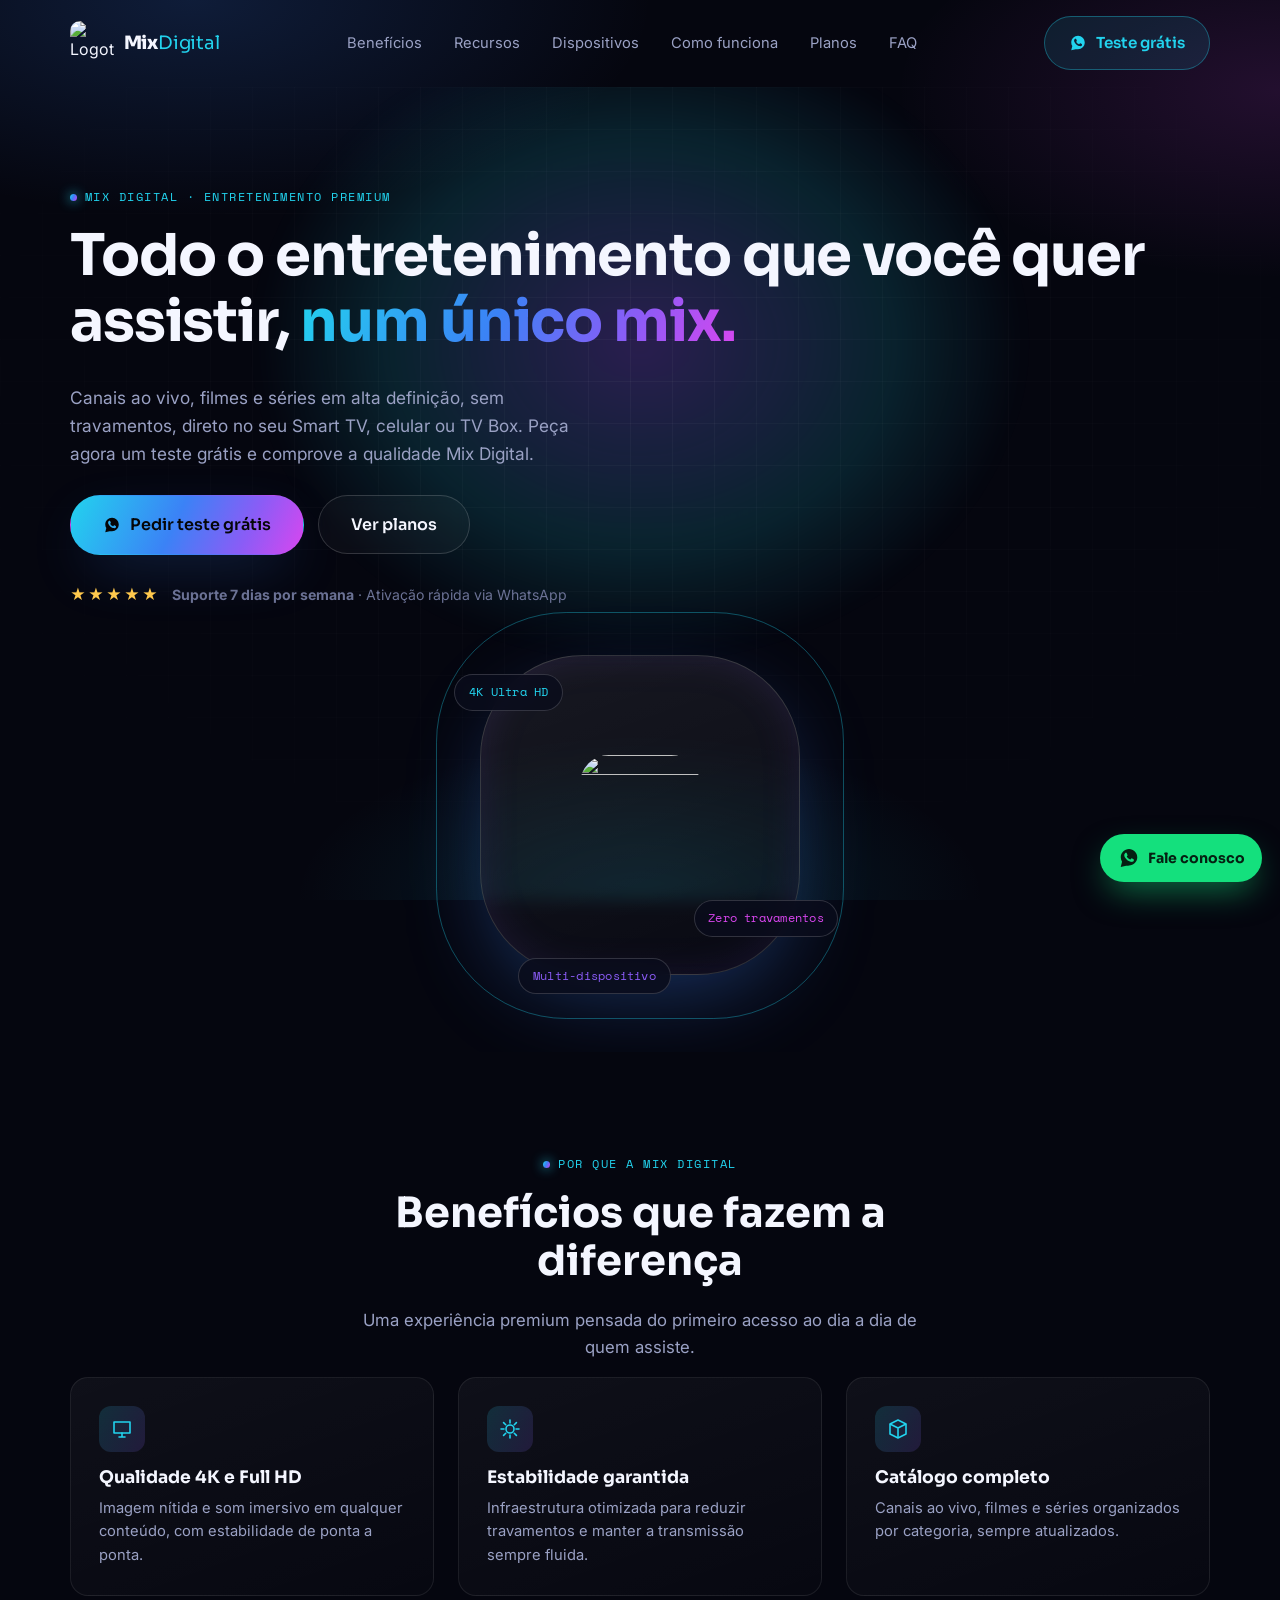
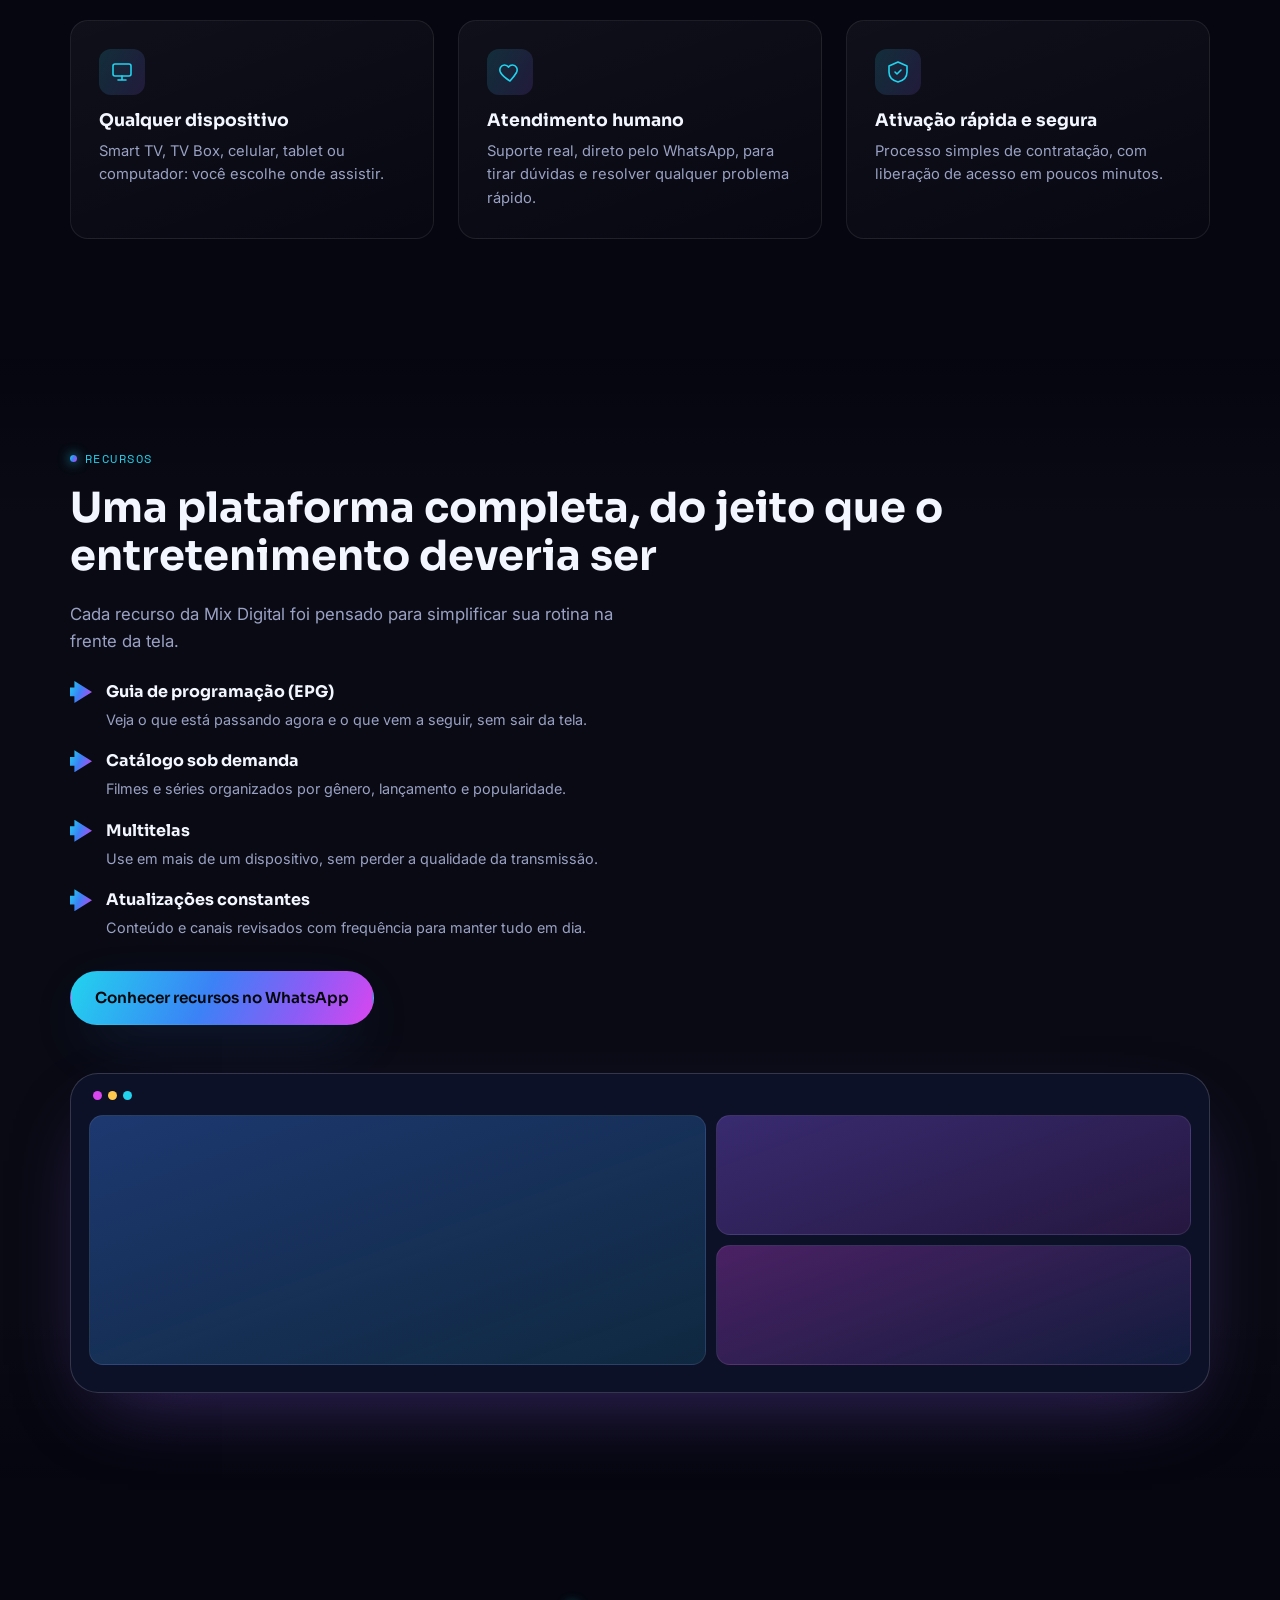
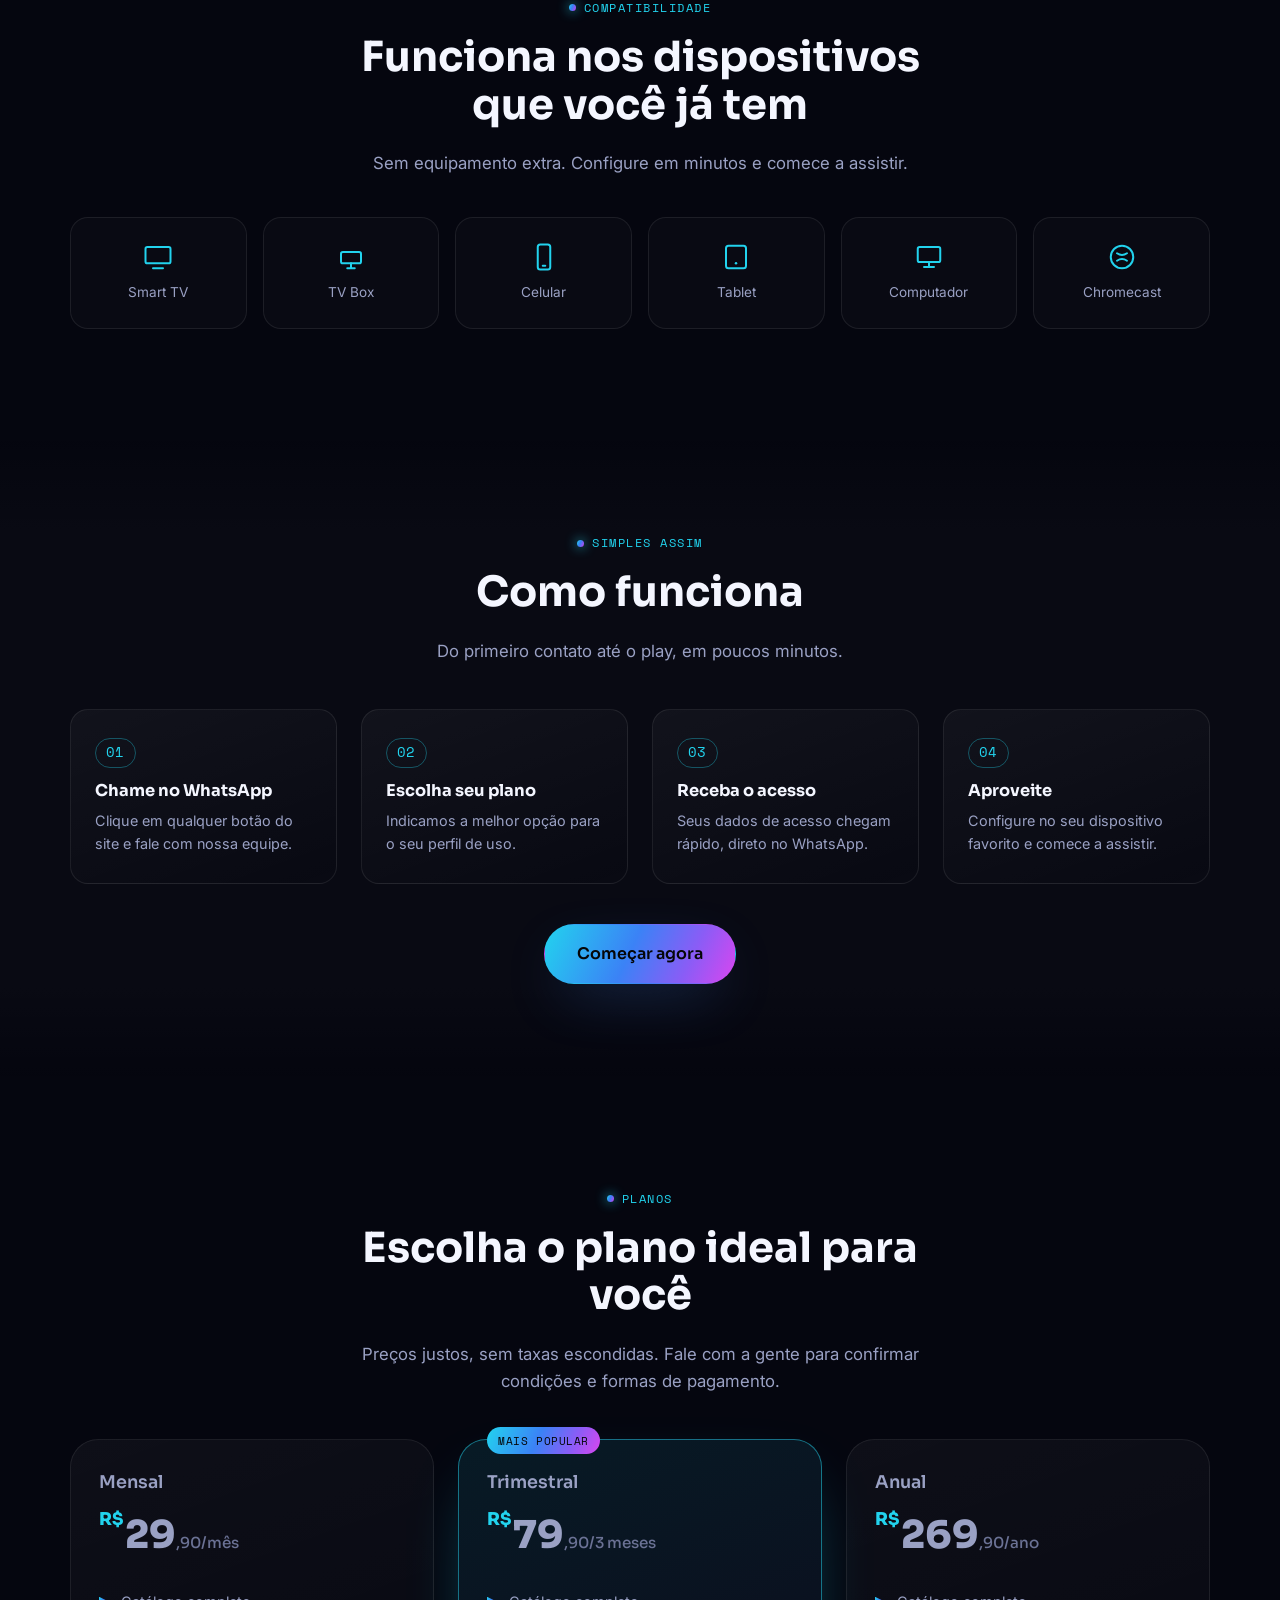
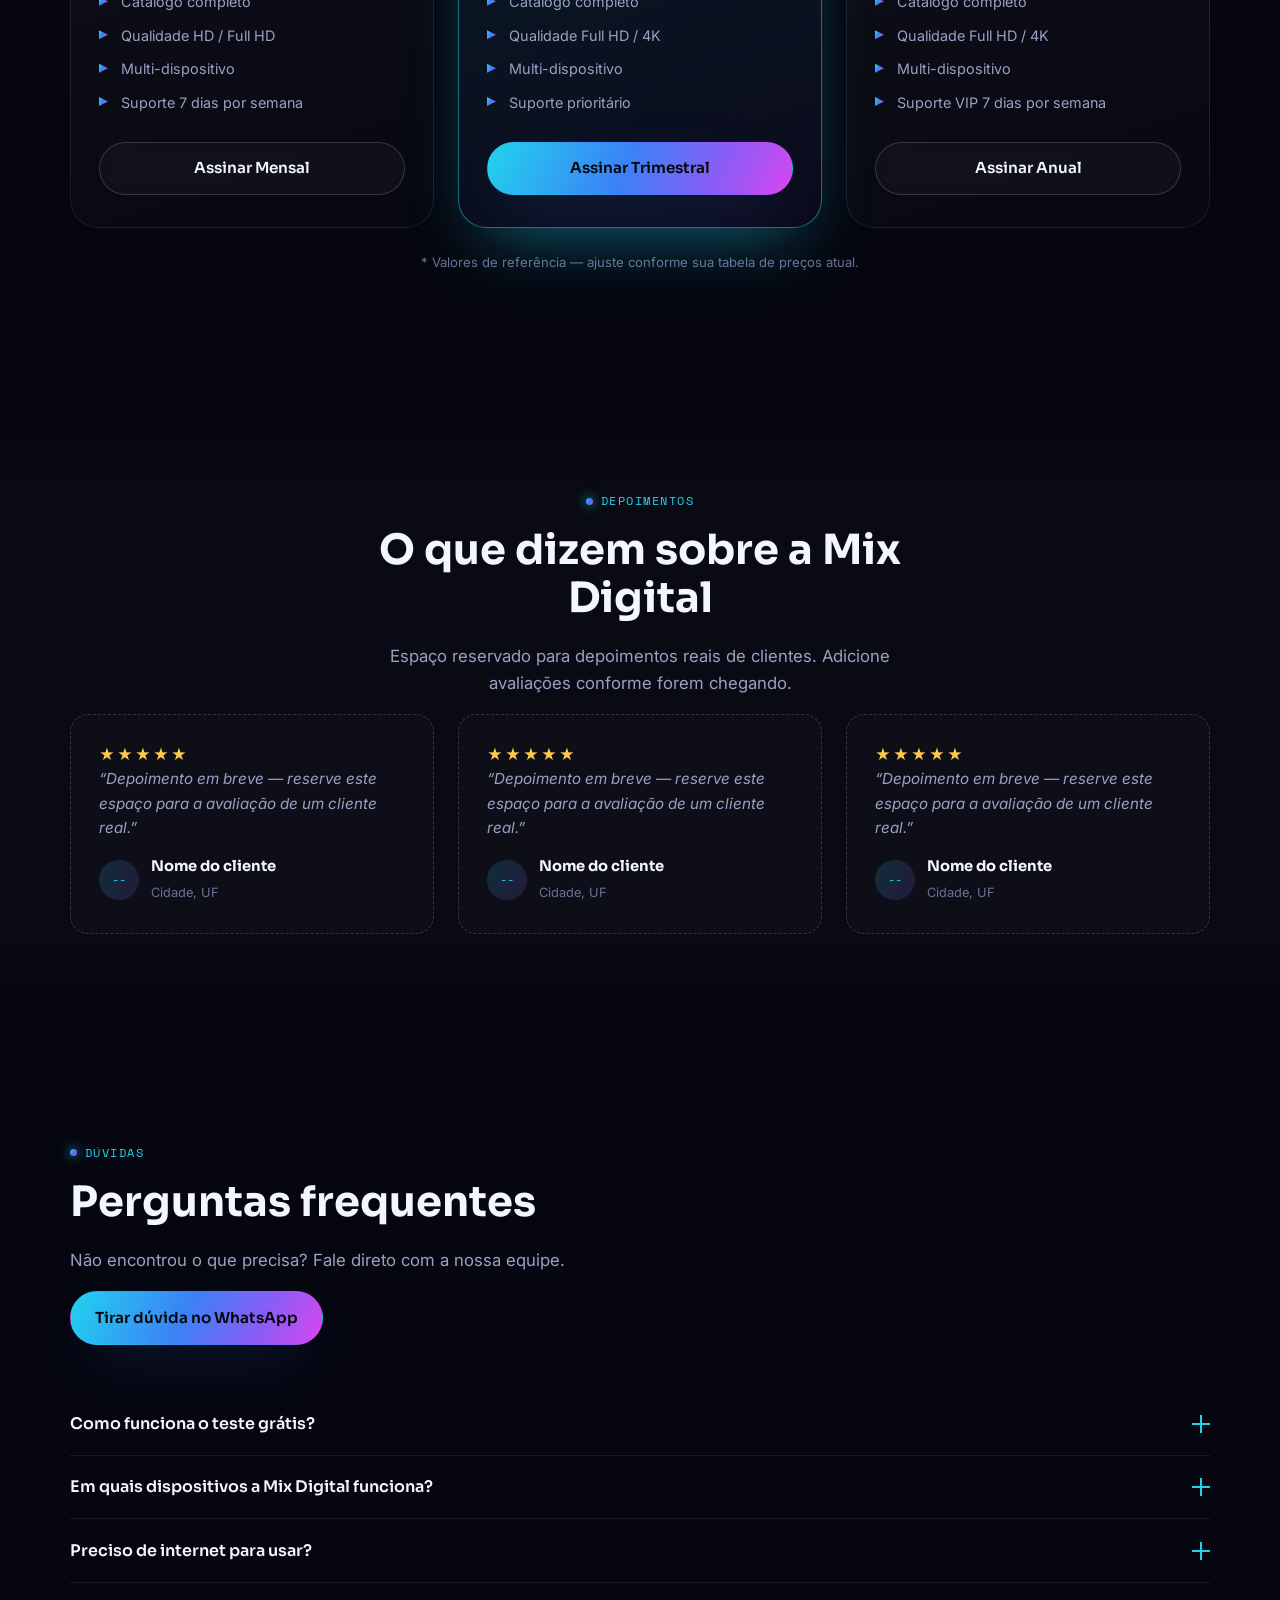
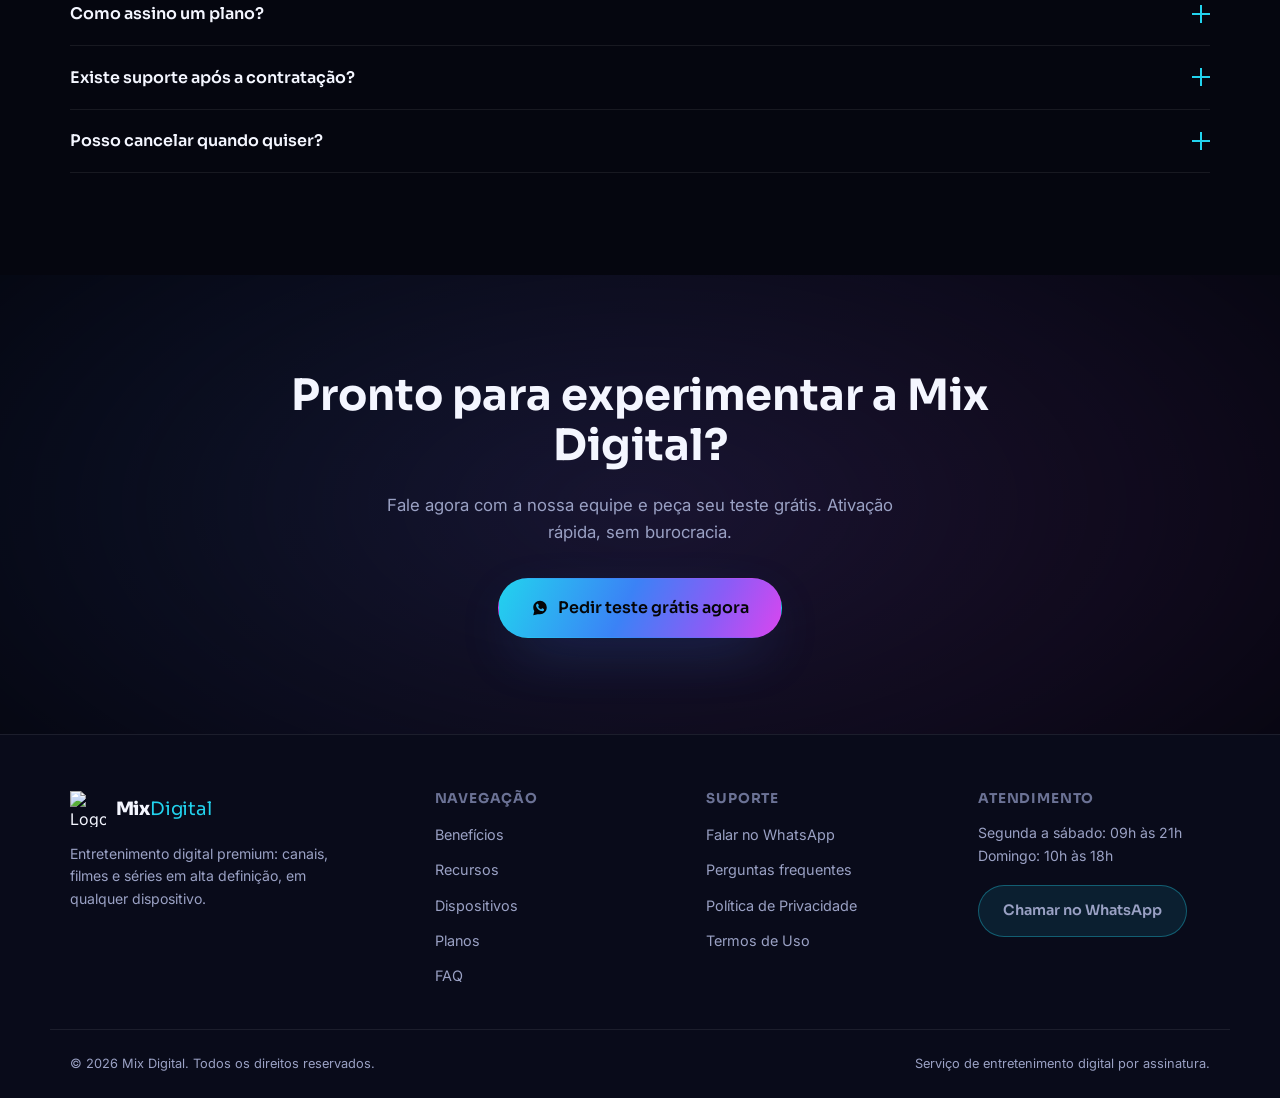
==== index.html @ c9039413 "Add files via upload" ====
<!DOCTYPE html>
<html lang="pt-BR">
<head>
<meta charset="UTF-8">
<meta name="viewport" content="width=device-width, initial-scale=1.0, viewport-fit=cover">

<!-- ============================================================
     SEO — Meta Title / Description
     Edite os textos abaixo para ajustar o SEO da página.
============================================================ -->
<title>Mix Digital — Entretenimento Digital Premium | Peça seu Teste Grátis</title>
<meta name="description" content="Mix Digital: entretenimento digital premium com milhares de canais, filmes e séries em alta definição. Compatível com Smart TV, TV Box e celular. Peça seu teste grátis agora pelo WhatsApp.">
<meta name="robots" content="index, follow, max-image-preview:large, max-snippet:-1">
<meta name="author" content="Mix Digital">
<link rel="canonical" href="https://www.mixdigital.com.br/">

<!-- Open Graph -->
<meta property="og:type" content="website">
<meta property="og:site_name" content="Mix Digital">
<meta property="og:title" content="Mix Digital — Entretenimento Digital Premium">
<meta property="og:description" content="Milhares de canais, filmes e séries em alta definição, em qualquer dispositivo. Peça seu teste grátis pelo WhatsApp e experimente a Mix Digital.">
<meta property="og:image" content="https://www.mixdigital.com.br/assets/logo-256.webp">
<meta property="og:locale" content="pt_BR">
<meta property="og:url" content="https://www.mixdigital.com.br/">

<!-- Twitter Card -->
<meta name="twitter:card" content="summary_large_image">
<meta name="twitter:title" content="Mix Digital — Entretenimento Digital Premium">
<meta name="twitter:description" content="Milhares de canais, filmes e séries em alta definição, em qualquer dispositivo. Peça seu teste grátis pelo WhatsApp.">
<meta name="twitter:image" content="https://www.mixdigital.com.br/assets/logo-256.webp">

<!-- Theme / Icons -->
<meta name="theme-color" content="#05060f">
<link rel="icon" type="image/png" href="assets/favicon-32.png">
<link rel="apple-touch-icon" href="assets/apple-touch-icon.png">

<!-- Preconnect para performance de fontes -->
<link rel="preconnect" href="https://fonts.googleapis.com">
<link rel="preconnect" href="https://fonts.gstatic.com" crossorigin>
<link href="https://fonts.googleapis.com/css2?family=Sora:wght@400;600;700;800&family=Inter:wght@400;500;600;700&family=Space+Mono:wght@400;700&display=swap" rel="stylesheet">

<!-- Folha de estilos própria -->
<link rel="stylesheet" href="style.css">

<!-- ============================================================
     SEO — Schema Markup (JSON-LD)
     Organization + FAQPage. Edite telefone/endereço se necessário.
============================================================ -->
<script type="application/ld+json">
{
  "@context": "https://schema.org",
  "@type": "Organization",
  "name": "Mix Digital",
  "url": "https://www.mixdigital.com.br/",
  "logo": "https://www.mixdigital.com.br/assets/logo-256.webp",
  "description": "Plataforma de entretenimento digital premium com canais, filmes e séries em alta definição.",
  "contactPoint": {
    "@type": "ContactPoint",
    "contactType": "customer service",
    "areaServed": "BR",
    "availableLanguage": "Portuguese"
  },
  "sameAs": []
}
</script>
<script type="application/ld+json">
{
  "@context": "https://schema.org",
  "@type": "FAQPage",
  "mainEntity": [
    {
      "@type": "Question",
      "name": "Como funciona o teste grátis da Mix Digital?",
      "acceptedAnswer": { "@type": "Answer", "text": "Basta clicar em qualquer botão do WhatsApp no site. Nossa equipe libera um acesso de demonstração para você avaliar a qualidade e a estabilidade antes de contratar." }
    },
    {
      "@type": "Question",
      "name": "Em quais dispositivos a Mix Digital funciona?",
      "acceptedAnswer": { "@type": "Answer", "text": "A plataforma funciona em Smart TVs, TV Box, celulares Android e iOS, tablets, computadores e Chromecast." }
    },
    {
      "@type": "Question",
      "name": "Preciso de internet para usar a Mix Digital?",
      "acceptedAnswer": { "@type": "Answer", "text": "Sim, é necessária uma conexão estável com a internet. Recomendamos ao menos 15 Mbps para conteúdo em alta definição." }
    },
    {
      "@type": "Question",
      "name": "Como faço para assinar um plano?",
      "acceptedAnswer": { "@type": "Answer", "text": "Escolha o plano ideal para você e fale com nossa equipe pelo WhatsApp. A liberação do acesso é feita rapidamente após a confirmação." }
    }
  ]
}
</script>
</head>
<body>

<!-- ============================================================
     BOTÃO FLUTUANTE DE WHATSAPP (fixo, sempre visível)
============================================================ -->
<a href="#" class="whatsapp-float js-whatsapp" target="_blank" rel="noopener" aria-label="Falar com a Mix Digital no WhatsApp">
  <svg viewBox="0 0 32 32" aria-hidden="true" focusable="false"><path d="M16.02 3C9.4 3 4 8.38 4 15c0 2.36.68 4.56 1.87 6.42L4 29l7.77-1.83A11.9 11.9 0 0 0 16.02 27C22.63 27 28 21.62 28 15S22.63 3 16.02 3Zm6.98 16.9c-.3.83-1.7 1.6-2.36 1.68-.6.08-1.36.11-2.2-.14-.5-.15-1.15-.37-1.98-.72-3.48-1.5-5.75-5-5.93-5.24-.17-.24-1.42-1.9-1.42-3.62s.9-2.57 1.22-2.92c.32-.35.7-.44.93-.44.24 0 .47.01.68.01.22 0 .5-.08.79.6.3.7 1 2.42 1.08 2.6.09.17.14.37.03.6-.1.24-.16.38-.32.58-.16.2-.34.44-.48.6-.16.17-.33.36-.14.7.19.35.86 1.42 1.85 2.3 1.27 1.13 2.34 1.49 2.68 1.65.35.17.55.14.75-.08.2-.24.86-1 1.09-1.34.23-.35.46-.28.77-.17.32.1 2.03.96 2.38 1.13.35.17.58.26.66.4.1.17.1.95-.2 1.78Z"/></svg>
  <span>Fale conosco</span>
</a>

<!-- ============================================================
     CABEÇALHO / NAVEGAÇÃO
============================================================ -->
<header class="site-header js-header" id="topo">
  <div class="container header-row">
    <a href="#topo" class="brand" aria-label="Mix Digital — página inicial">
      <img src="assets/logo-256.webp" width="44" height="44" alt="Logotipo Mix Digital" class="brand-logo">
      <span class="brand-name">Mix<em>Digital</em></span>
    </a>

    <nav class="nav js-nav" aria-label="Navegação principal">
      <ul>
        <li><a href="#beneficios">Benefícios</a></li>
        <li><a href="#recursos">Recursos</a></li>
        <li><a href="#dispositivos">Dispositivos</a></li>
        <li><a href="#como-funciona">Como funciona</a></li>
        <li><a href="#planos">Planos</a></li>
        <li><a href="#faq">FAQ</a></li>
      </ul>
    </nav>

    <div class="header-cta">
      <a href="#" class="btn btn-whatsapp js-whatsapp" data-msg="Olá! Quero pedir meu teste grátis da Mix Digital." target="_blank" rel="noopener">
        <svg viewBox="0 0 32 32" aria-hidden="true" focusable="false"><path d="M16.02 3C9.4 3 4 8.38 4 15c0 2.36.68 4.56 1.87 6.42L4 29l7.77-1.83A11.9 11.9 0 0 0 16.02 27C22.63 27 28 21.62 28 15S22.63 3 16.02 3Zm6.98 16.9c-.3.83-1.7 1.6-2.36 1.68-.6.08-1.36.11-2.2-.14-.5-.15-1.15-.37-1.98-.72-3.48-1.5-5.75-5-5.93-5.24-.17-.24-1.42-1.9-1.42-3.62s.9-2.57 1.22-2.92c.32-.35.7-.44.93-.44.24 0 .47.01.68.01.22 0 .5-.08.79.6.3.7 1 2.42 1.08 2.6.09.17.14.37.03.6-.1.24-.16.38-.32.58-.16.2-.34.44-.48.6-.16.17-.33.36-.14.7.19.35.86 1.42 1.85 2.3 1.27 1.13 2.34 1.49 2.68 1.65.35.17.55.14.75-.08.2-.24.86-1 1.09-1.34.23-.35.46-.28.77-.17.32.1 2.03.96 2.38 1.13.35.17.58.26.66.4.1.17.1.95-.2 1.78Z"/></svg>
        Teste grátis
      </a>
    </div>

    <button class="nav-toggle js-nav-toggle" aria-label="Abrir menu" aria-expanded="false" aria-controls="menu-mobile">
      <span></span><span></span><span></span>
    </button>
  </div>

  <!-- Menu mobile -->
  <nav id="menu-mobile" class="nav-mobile js-nav-mobile" aria-label="Navegação mobile">
    <ul>
      <li><a href="#beneficios">Benefícios</a></li>
      <li><a href="#recursos">Recursos</a></li>
      <li><a href="#dispositivos">Dispositivos</a></li>
      <li><a href="#como-funciona">Como funciona</a></li>
      <li><a href="#planos">Planos</a></li>
      <li><a href="#depoimentos">Depoimentos</a></li>
      <li><a href="#faq">FAQ</a></li>
    </ul>
    <a href="#" class="btn btn-whatsapp btn-block js-whatsapp" data-msg="Olá! Quero pedir meu teste grátis da Mix Digital." target="_blank" rel="noopener">Pedir teste grátis</a>
  </nav>
</header>

<main>

  <!-- ============================================================
       HERO
  ============================================================ -->
  <section class="hero" id="hero">
    <div class="hero-glow" aria-hidden="true"></div>
    <div class="hero-grid" aria-hidden="true"></div>
    <div class="container hero-row">
      <div class="hero-copy reveal">
        <p class="eyebrow"><span class="eyebrow-dot"></span>Mix Digital · Entretenimento premium</p>
        <h1 class="hero-title">Todo o entretenimento que você quer assistir, <span class="grad-text">num único mix.</span></h1>
        <p class="hero-subtitle">Canais ao vivo, filmes e séries em alta definição, sem travamentos, direto no seu Smart TV, celular ou TV Box. Peça agora um teste grátis e comprove a qualidade Mix Digital.</p>

        <div class="hero-actions">
          <a href="#" class="btn btn-primary btn-lg js-whatsapp" data-msg="Olá! Quero pedir meu teste grátis da Mix Digital." target="_blank" rel="noopener">
            <svg viewBox="0 0 32 32" aria-hidden="true" focusable="false"><path d="M16.02 3C9.4 3 4 8.38 4 15c0 2.36.68 4.56 1.87 6.42L4 29l7.77-1.83A11.9 11.9 0 0 0 16.02 27C22.63 27 28 21.62 28 15S22.63 3 16.02 3Zm6.98 16.9c-.3.83-1.7 1.6-2.36 1.68-.6.08-1.36.11-2.2-.14-.5-.15-1.15-.37-1.98-.72-3.48-1.5-5.75-5-5.93-5.24-.17-.24-1.42-1.9-1.42-3.62s.9-2.57 1.22-2.92c.32-.35.7-.44.93-.44.24 0 .47.01.68.01.22 0 .5-.08.79.6.3.7 1 2.42 1.08 2.6.09.17.14.37.03.6-.1.24-.16.38-.32.58-.16.2-.34.44-.48.6-.16.17-.33.36-.14.7.19.35.86 1.42 1.85 2.3 1.27 1.13 2.34 1.49 2.68 1.65.35.17.55.14.75-.08.2-.24.86-1 1.09-1.34.23-.35.46-.28.77-.17.32.1 2.03.96 2.38 1.13.35.17.58.26.66.4.1.17.1.95-.2 1.78Z"/></svg>
            Pedir teste grátis
          </a>
          <a href="#planos" class="btn btn-ghost btn-lg">Ver planos</a>
        </div>

        <div class="hero-trust">
          <div class="stars" aria-hidden="true">★★★★★</div>
          <p><strong>Suporte 7 dias por semana</strong> · Ativação rápida via WhatsApp</p>
        </div>
      </div>

      <div class="hero-visual reveal" aria-hidden="true">
        <div class="orb-frame">
          <div class="orb-glass">
            <img src="assets/logo-256.webp" alt="" width="120" height="120" loading="eager">
            <div class="orb-pulse"></div>
          </div>
          <div class="orb-chip chip-a">4K Ultra HD</div>
          <div class="orb-chip chip-b">Zero travamentos</div>
          <div class="orb-chip chip-c">Multi-dispositivo</div>
        </div>
      </div>
    </div>
  </section>

  <!-- ============================================================
       BENEFÍCIOS
  ============================================================ -->
  <section class="section" id="beneficios">
    <div class="container">
      <p class="eyebrow center"><span class="eyebrow-dot"></span>Por que a Mix Digital</p>
      <h2 class="section-title center">Benefícios que fazem a diferença</h2>
      <p class="section-subtitle center">Uma experiência premium pensada do primeiro acesso ao dia a dia de quem assiste.</p>

      <div class="grid grid-3">
        <article class="card reveal">
          <div class="card-icon">
            <svg viewBox="0 0 24 24" fill="none" aria-hidden="true"><path d="M4 5h16v11H4z" stroke="currentColor" stroke-width="1.6" stroke-linejoin="round"/><path d="M9 20h6M12 16v4" stroke="currentColor" stroke-width="1.6" stroke-linecap="round"/></svg>
          </div>
          <h3>Qualidade 4K e Full HD</h3>
          <p>Imagem nítida e som imersivo em qualquer conteúdo, com estabilidade de ponta a ponta.</p>
        </article>

        <article class="card reveal">
          <div class="card-icon">
            <svg viewBox="0 0 24 24" fill="none" aria-hidden="true"><path d="M12 3v3M12 18v3M3 12h3M18 12h3M5.6 5.6l2.1 2.1M16.3 16.3l2.1 2.1M18.4 5.6l-2.1 2.1M7.7 16.3l-2.1 2.1" stroke="currentColor" stroke-width="1.6" stroke-linecap="round"/><circle cx="12" cy="12" r="4" stroke="currentColor" stroke-width="1.6"/></svg>
          </div>
          <h3>Estabilidade garantida</h3>
          <p>Infraestrutura otimizada para reduzir travamentos e manter a transmissão sempre fluida.</p>
        </article>

        <article class="card reveal">
          <div class="card-icon">
            <svg viewBox="0 0 24 24" fill="none" aria-hidden="true"><path d="M4 17V7l8-4 8 4v10l-8 4-8-4Z" stroke="currentColor" stroke-width="1.6" stroke-linejoin="round"/><path d="M4 7l8 4 8-4M12 11v10" stroke="currentColor" stroke-width="1.6" stroke-linejoin="round"/></svg>
          </div>
          <h3>Catálogo completo</h3>
          <p>Canais ao vivo, filmes e séries organizados por categoria, sempre atualizados.</p>
        </article>

        <article class="card reveal">
          <div class="card-icon">
            <svg viewBox="0 0 24 24" fill="none" aria-hidden="true"><rect x="3" y="4" width="18" height="12" rx="2" stroke="currentColor" stroke-width="1.6"/><path d="M8 20h8M12 16v4" stroke="currentColor" stroke-width="1.6" stroke-linecap="round"/></svg>
          </div>
          <h3>Qualquer dispositivo</h3>
          <p>Smart TV, TV Box, celular, tablet ou computador: você escolhe onde assistir.</p>
        </article>

        <article class="card reveal">
          <div class="card-icon">
            <svg viewBox="0 0 24 24" fill="none" aria-hidden="true"><path d="M12 21s-7-4.35-9.5-8.5C.7 8.6 3 5 6.5 5c1.9 0 3.3 1 4 2.2C11.2 6 12.6 5 14.5 5 18 5 20.3 8.6 18.5 12.5 16 16.65 12 21 12 21Z" stroke="currentColor" stroke-width="1.6" stroke-linejoin="round"/></svg>
          </div>
          <h3>Atendimento humano</h3>
          <p>Suporte real, direto pelo WhatsApp, para tirar dúvidas e resolver qualquer problema rápido.</p>
        </article>

        <article class="card reveal">
          <div class="card-icon">
            <svg viewBox="0 0 24 24" fill="none" aria-hidden="true"><path d="M12 2 3 6v6c0 5 3.8 8.7 9 10 5.2-1.3 9-5 9-10V6l-9-4Z" stroke="currentColor" stroke-width="1.6" stroke-linejoin="round"/><path d="m9 12 2 2 4-4" stroke="currentColor" stroke-width="1.6" stroke-linecap="round" stroke-linejoin="round"/></svg>
          </div>
          <h3>Ativação rápida e segura</h3>
          <p>Processo simples de contratação, com liberação de acesso em poucos minutos.</p>
        </article>
      </div>
    </div>
  </section>

  <!-- ============================================================
       RECURSOS DA PLATAFORMA
  ============================================================ -->
  <section class="section section-alt" id="recursos">
    <div class="container recursos-row">
      <div class="recursos-copy reveal">
        <p class="eyebrow"><span class="eyebrow-dot"></span>Recursos</p>
        <h2 class="section-title">Uma plataforma completa, do jeito que o entretenimento deveria ser</h2>
        <p class="section-subtitle">Cada recurso da Mix Digital foi pensado para simplificar sua rotina na frente da tela.</p>

        <ul class="feature-list">
          <li><span class="feature-arrow" aria-hidden="true"></span><div><strong>Guia de programação (EPG)</strong><p>Veja o que está passando agora e o que vem a seguir, sem sair da tela.</p></div></li>
          <li><span class="feature-arrow" aria-hidden="true"></span><div><strong>Catálogo sob demanda</strong><p>Filmes e séries organizados por gênero, lançamento e popularidade.</p></div></li>
          <li><span class="feature-arrow" aria-hidden="true"></span><div><strong>Multitelas</strong><p>Use em mais de um dispositivo, sem perder a qualidade da transmissão.</p></div></li>
          <li><span class="feature-arrow" aria-hidden="true"></span><div><strong>Atualizações constantes</strong><p>Conteúdo e canais revisados com frequência para manter tudo em dia.</p></div></li>
        </ul>

        <a href="#" class="btn btn-primary js-whatsapp" data-msg="Olá! Quero saber mais sobre os recursos da Mix Digital." target="_blank" rel="noopener">Conhecer recursos no WhatsApp</a>
      </div>

      <div class="recursos-visual reveal" aria-hidden="true">
        <div class="feature-panel">
          <div class="feature-panel-bar"><span></span><span></span><span></span></div>
          <div class="feature-panel-grid">
            <div class="fp-block fp-b1"></div>
            <div class="fp-block fp-b2"></div>
            <div class="fp-block fp-b3"></div>
            <div class="fp-block fp-b4"></div>
          </div>
        </div>
      </div>
    </div>
  </section>

  <!-- ============================================================
       COMPATIBILIDADE DE DISPOSITIVOS
  ============================================================ -->
  <section class="section" id="dispositivos">
    <div class="container">
      <p class="eyebrow center"><span class="eyebrow-dot"></span>Compatibilidade</p>
      <h2 class="section-title center">Funciona nos dispositivos que você já tem</h2>
      <p class="section-subtitle center">Sem equipamento extra. Configure em minutos e comece a assistir.</p>

      <div class="device-grid">
        <div class="device-chip reveal">
          <svg viewBox="0 0 24 24" fill="none" aria-hidden="true"><rect x="2" y="4" width="20" height="13" rx="1.5" stroke="currentColor" stroke-width="1.6"/><path d="M8 21h8" stroke="currentColor" stroke-width="1.6" stroke-linecap="round"/></svg>
          <span>Smart TV</span>
        </div>
        <div class="device-chip reveal">
          <svg viewBox="0 0 24 24" fill="none" aria-hidden="true"><rect x="4" y="8" width="16" height="9" rx="1.5" stroke="currentColor" stroke-width="1.6"/><path d="M9 21h6M12 17v4" stroke="currentColor" stroke-width="1.6" stroke-linecap="round"/></svg>
          <span>TV Box</span>
        </div>
        <div class="device-chip reveal">
          <svg viewBox="0 0 24 24" fill="none" aria-hidden="true"><rect x="7" y="2" width="10" height="20" rx="2" stroke="currentColor" stroke-width="1.6"/><path d="M11 19h2" stroke="currentColor" stroke-width="1.6" stroke-linecap="round"/></svg>
          <span>Celular</span>
        </div>
        <div class="device-chip reveal">
          <svg viewBox="0 0 24 24" fill="none" aria-hidden="true"><rect x="4" y="3" width="16" height="18" rx="2" stroke="currentColor" stroke-width="1.6"/><path d="M12 17h.01" stroke="currentColor" stroke-width="2" stroke-linecap="round"/></svg>
          <span>Tablet</span>
        </div>
        <div class="device-chip reveal">
          <svg viewBox="0 0 24 24" fill="none" aria-hidden="true"><rect x="3" y="4" width="18" height="12" rx="1.5" stroke="currentColor" stroke-width="1.6"/><path d="M8 20h8M12 16v4" stroke="currentColor" stroke-width="1.6" stroke-linecap="round"/></svg>
          <span>Computador</span>
        </div>
        <div class="device-chip reveal">
          <svg viewBox="0 0 24 24" fill="none" aria-hidden="true"><circle cx="12" cy="12" r="9" stroke="currentColor" stroke-width="1.6"/><path d="M8 9c3 2 5 2 8 0M8 15c3-2 5-2 8 0" stroke="currentColor" stroke-width="1.6" stroke-linecap="round"/></svg>
          <span>Chromecast</span>
        </div>
      </div>
    </div>
  </section>

  <!-- ============================================================
       COMO FUNCIONA
  ============================================================ -->
  <section class="section section-alt" id="como-funciona">
    <div class="container">
      <p class="eyebrow center"><span class="eyebrow-dot"></span>Simples assim</p>
      <h2 class="section-title center">Como funciona</h2>
      <p class="section-subtitle center">Do primeiro contato até o play, em poucos minutos.</p>

      <div class="steps">
        <div class="step reveal">
          <span class="step-num">01</span>
          <h3>Chame no WhatsApp</h3>
          <p>Clique em qualquer botão do site e fale com nossa equipe.</p>
        </div>
        <div class="step reveal">
          <span class="step-num">02</span>
          <h3>Escolha seu plano</h3>
          <p>Indicamos a melhor opção para o seu perfil de uso.</p>
        </div>
        <div class="step reveal">
          <span class="step-num">03</span>
          <h3>Receba o acesso</h3>
          <p>Seus dados de acesso chegam rápido, direto no WhatsApp.</p>
        </div>
        <div class="step reveal">
          <span class="step-num">04</span>
          <h3>Aproveite</h3>
          <p>Configure no seu dispositivo favorito e comece a assistir.</p>
        </div>
      </div>

      <div class="center" style="margin-top:2.5rem;">
        <a href="#" class="btn btn-primary btn-lg js-whatsapp" data-msg="Olá! Quero começar agora com a Mix Digital." target="_blank" rel="noopener">Começar agora</a>
      </div>
    </div>
  </section>

  <!-- ============================================================
       PLANOS
       Edite valores e itens conforme sua tabela de preços real.
  ============================================================ -->
  <section class="section" id="planos">
    <div class="container">
      <p class="eyebrow center"><span class="eyebrow-dot"></span>Planos</p>
      <h2 class="section-title center">Escolha o plano ideal para você</h2>
      <p class="section-subtitle center">Preços justos, sem taxas escondidas. Fale com a gente para confirmar condições e formas de pagamento.</p>

      <div class="grid grid-3 plans">
        <article class="plan-card reveal">
          <h3>Mensal</h3>
          <p class="plan-price"><span>R$</span>29<small>,90/mês</small></p>
          <ul class="plan-features">
            <li>Catálogo completo</li>
            <li>Qualidade HD / Full HD</li>
            <li>Multi-dispositivo</li>
            <li>Suporte 7 dias por semana</li>
          </ul>
          <a href="#" class="btn btn-ghost btn-block js-whatsapp" data-msg="Olá! Quero assinar o plano Mensal da Mix Digital." target="_blank" rel="noopener">Assinar Mensal</a>
        </article>

        <article class="plan-card plan-featured reveal">
          <p class="plan-badge">Mais popular</p>
          <h3>Trimestral</h3>
          <p class="plan-price"><span>R$</span>79<small>,90/3 meses</small></p>
          <ul class="plan-features">
            <li>Catálogo completo</li>
            <li>Qualidade Full HD / 4K</li>
            <li>Multi-dispositivo</li>
            <li>Suporte prioritário</li>
          </ul>
          <a href="#" class="btn btn-primary btn-block js-whatsapp" data-msg="Olá! Quero assinar o plano Trimestral da Mix Digital." target="_blank" rel="noopener">Assinar Trimestral</a>
        </article>

        <article class="plan-card reveal">
          <h3>Anual</h3>
          <p class="plan-price"><span>R$</span>269<small>,90/ano</small></p>
          <ul class="plan-features">
            <li>Catálogo completo</li>
            <li>Qualidade Full HD / 4K</li>
            <li>Multi-dispositivo</li>
            <li>Suporte VIP 7 dias por semana</li>
          </ul>
          <a href="#" class="btn btn-ghost btn-block js-whatsapp" data-msg="Olá! Quero assinar o plano Anual da Mix Digital." target="_blank" rel="noopener">Assinar Anual</a>
        </article>
      </div>
      <p class="plans-note">* Valores de referência — ajuste conforme sua tabela de preços atual.</p>
    </div>
  </section>

  <!-- ============================================================
       DEPOIMENTOS
       Layout pronto para receber depoimentos reais no futuro.
       Basta duplicar um .testimonial-card e trocar o conteúdo.
  ============================================================ -->
  <section class="section section-alt" id="depoimentos">
    <div class="container">
      <p class="eyebrow center"><span class="eyebrow-dot"></span>Depoimentos</p>
      <h2 class="section-title center">O que dizem sobre a Mix Digital</h2>
      <p class="section-subtitle center">Espaço reservado para depoimentos reais de clientes. Adicione avaliações conforme forem chegando.</p>

      <div class="grid grid-3">
        <article class="testimonial-card reveal">
          <div class="stars" aria-hidden="true">★★★★★</div>
          <p class="testimonial-quote">“Depoimento em breve — reserve este espaço para a avaliação de um cliente real.”</p>
          <div class="testimonial-author">
            <div class="avatar">--</div>
            <div>
              <strong>Nome do cliente</strong>
              <span>Cidade, UF</span>
            </div>
          </div>
        </article>

        <article class="testimonial-card reveal">
          <div class="stars" aria-hidden="true">★★★★★</div>
          <p class="testimonial-quote">“Depoimento em breve — reserve este espaço para a avaliação de um cliente real.”</p>
          <div class="testimonial-author">
            <div class="avatar">--</div>
            <div>
              <strong>Nome do cliente</strong>
              <span>Cidade, UF</span>
            </div>
          </div>
        </article>

        <article class="testimonial-card reveal">
          <div class="stars" aria-hidden="true">★★★★★</div>
          <p class="testimonial-quote">“Depoimento em breve — reserve este espaço para a avaliação de um cliente real.”</p>
          <div class="testimonial-author">
            <div class="avatar">--</div>
            <div>
              <strong>Nome do cliente</strong>
              <span>Cidade, UF</span>
            </div>
          </div>
        </article>
      </div>
    </div>
  </section>

  <!-- ============================================================
       FAQ
  ============================================================ -->
  <section class="section" id="faq">
    <div class="container faq-row">
      <div class="faq-intro reveal">
        <p class="eyebrow"><span class="eyebrow-dot"></span>Dúvidas</p>
        <h2 class="section-title">Perguntas frequentes</h2>
        <p class="section-subtitle">Não encontrou o que precisa? Fale direto com a nossa equipe.</p>
        <a href="#" class="btn btn-primary js-whatsapp" data-msg="Olá! Tenho uma dúvida sobre a Mix Digital." target="_blank" rel="noopener">Tirar dúvida no WhatsApp</a>
      </div>

      <div class="faq-list reveal">
        <div class="faq-item">
          <button class="faq-question" aria-expanded="false">
            Como funciona o teste grátis?
            <span class="faq-icon" aria-hidden="true"></span>
          </button>
          <div class="faq-answer"><p>Basta clicar em qualquer botão do WhatsApp no site. Nossa equipe libera um acesso de demonstração para você avaliar a qualidade e a estabilidade antes de contratar.</p></div>
        </div>
        <div class="faq-item">
          <button class="faq-question" aria-expanded="false">
            Em quais dispositivos a Mix Digital funciona?
            <span class="faq-icon" aria-hidden="true"></span>
          </button>
          <div class="faq-answer"><p>Funciona em Smart TVs, TV Box, celulares Android e iOS, tablets, computadores e Chromecast.</p></div>
        </div>
        <div class="faq-item">
          <button class="faq-question" aria-expanded="false">
            Preciso de internet para usar?
            <span class="faq-icon" aria-hidden="true"></span>
          </button>
          <div class="faq-answer"><p>Sim, é necessária uma conexão estável. Recomendamos ao menos 15 Mbps para conteúdo em alta definição e mais para 4K.</p></div>
        </div>
        <div class="faq-item">
          <button class="faq-question" aria-expanded="false">
            Como assino um plano?
            <span class="faq-icon" aria-hidden="true"></span>
          </button>
          <div class="faq-answer"><p>Escolha o plano ideal na seção de Planos e fale com nossa equipe pelo WhatsApp. A liberação do acesso é feita rapidamente após a confirmação.</p></div>
        </div>
        <div class="faq-item">
          <button class="faq-question" aria-expanded="false">
            Existe suporte após a contratação?
            <span class="faq-icon" aria-hidden="true"></span>
          </button>
          <div class="faq-answer"><p>Sim, nosso suporte está disponível 7 dias por semana pelo WhatsApp para ajudar com configuração e dúvidas.</p></div>
        </div>
        <div class="faq-item">
          <button class="faq-question" aria-expanded="false">
            Posso cancelar quando quiser?
            <span class="faq-icon" aria-hidden="true"></span>
          </button>
          <div class="faq-answer"><p>Sim. Fale com nossa equipe pelo WhatsApp para tratar cancelamento e condições do seu plano.</p></div>
        </div>
      </div>
    </div>
  </section>

  <!-- ============================================================
       CHAMADA FINAL
  ============================================================ -->
  <section class="cta-final">
    <div class="cta-glow" aria-hidden="true"></div>
    <div class="container cta-final-inner reveal">
      <h2>Pronto para experimentar a Mix Digital?</h2>
      <p>Fale agora com a nossa equipe e peça seu teste grátis. Ativação rápida, sem burocracia.</p>
      <a href="#" class="btn btn-primary btn-lg js-whatsapp" data-msg="Olá! Quero pedir meu teste grátis da Mix Digital." target="_blank" rel="noopener">
        <svg viewBox="0 0 32 32" aria-hidden="true" focusable="false"><path d="M16.02 3C9.4 3 4 8.38 4 15c0 2.36.68 4.56 1.87 6.42L4 29l7.77-1.83A11.9 11.9 0 0 0 16.02 27C22.63 27 28 21.62 28 15S22.63 3 16.02 3Zm6.98 16.9c-.3.83-1.7 1.6-2.36 1.68-.6.08-1.36.11-2.2-.14-.5-.15-1.15-.37-1.98-.72-3.48-1.5-5.75-5-5.93-5.24-.17-.24-1.42-1.9-1.42-3.62s.9-2.57 1.22-2.92c.32-.35.7-.44.93-.44.24 0 .47.01.68.01.22 0 .5-.08.79.6.3.7 1 2.42 1.08 2.6.09.17.14.37.03.6-.1.24-.16.38-.32.58-.16.2-.34.44-.48.6-.16.17-.33.36-.14.7.19.35.86 1.42 1.85 2.3 1.27 1.13 2.34 1.49 2.68 1.65.35.17.55.14.75-.08.2-.24.86-1 1.09-1.34.23-.35.46-.28.77-.17.32.1 2.03.96 2.38 1.13.35.17.58.26.66.4.1.17.1.95-.2 1.78Z"/></svg>
        Pedir teste grátis agora
      </a>
    </div>
  </section>

</main>

<!-- ============================================================
     RODAPÉ
============================================================ -->
<footer class="site-footer">
  <div class="container footer-grid">
    <div class="footer-brand">
      <a href="#topo" class="brand">
        <img src="assets/logo-256.webp" width="36" height="36" alt="Logotipo Mix Digital" loading="lazy">
        <span class="brand-name">Mix<em>Digital</em></span>
      </a>
      <p>Entretenimento digital premium: canais, filmes e séries em alta definição, em qualquer dispositivo.</p>
    </div>

    <div class="footer-col">
      <h3>Navegação</h3>
      <ul>
        <li><a href="#beneficios">Benefícios</a></li>
        <li><a href="#recursos">Recursos</a></li>
        <li><a href="#dispositivos">Dispositivos</a></li>
        <li><a href="#planos">Planos</a></li>
        <li><a href="#faq">FAQ</a></li>
      </ul>
    </div>

    <div class="footer-col">
      <h3>Suporte</h3>
      <ul>
        <li><a href="#" class="js-whatsapp" data-msg="Olá! Preciso de suporte da Mix Digital." target="_blank" rel="noopener">Falar no WhatsApp</a></li>
        <li><a href="#faq">Perguntas frequentes</a></li>
        <li><a href="politica-de-privacidade.html">Política de Privacidade</a></li>
        <li><a href="termos-de-uso.html">Termos de Uso</a></li>
      </ul>
    </div>

    <div class="footer-col">
      <h3>Atendimento</h3>
      <p class="footer-hours">Segunda a sábado: 09h às 21h<br>Domingo: 10h às 18h</p>
      <a href="#" class="btn btn-whatsapp js-whatsapp" data-msg="Olá! Quero falar com a Mix Digital." target="_blank" rel="noopener">Chamar no WhatsApp</a>
    </div>
  </div>

  <div class="container footer-bottom">
    <p>© <span class="js-year">2026</span> Mix Digital. Todos os direitos reservados.</p>
    <p class="footer-disclaimer">Serviço de entretenimento digital por assinatura.</p>
  </div>
</footer>

<script src="script.js"></script>
</body>
</html>
---- style.css ----
/* ================================================================
   MIX DIGITAL — LANDING PAGE
   Folha de estilos organizada por seções. Use Ctrl+F com os
   comentários em MAIÚSCULO para navegar rapidamente.
================================================================ */

/* ---------------------------------------------------------------
   1. TOKENS DE DESIGN (cores, tipografia, espaçamento)
   Baseados na identidade visual da logo Mix Digital.
--------------------------------------------------------------- */
:root {
  /* Cores — paleta extraída da logo */
  --bg:            #05060f;
  --bg-alt:        #090b1a;
  --surface:       #0d1128;
  --surface-2:     #131735;
  --border:        rgba(255, 255, 255, 0.08);
  --border-strong: rgba(255, 255, 255, 0.16);

  --blue:    #3b82f6;
  --cyan:    #22d3ee;
  --violet:  #8b5cf6;
  --magenta: #d946ef;

  --text:        #f4f6ff;
  --text-muted:  #9aa1c4;
  --text-faint:  #6b7295;

  --grad-brand: linear-gradient(115deg, var(--cyan) 0%, var(--blue) 45%, var(--violet) 75%, var(--magenta) 100%);
  --grad-soft:  linear-gradient(115deg, rgba(34,211,238,.16), rgba(139,92,246,.16));

  /* Tipografia */
  --font-display: 'Sora', 'Inter', sans-serif;
  --font-body:    'Inter', sans-serif;
  --font-mono:    'Space Mono', monospace;

  /* Espaçamento / layout */
  --container-w: 1180px;
  --radius-sm: 10px;
  --radius-md: 18px;
  --radius-lg: 28px;

  --shadow-glow: 0 20px 60px -20px rgba(59, 130, 246, .45);
  --transition: .25s ease;
}

/* ---------------------------------------------------------------
   2. RESET / BASE
--------------------------------------------------------------- */
*, *::before, *::after { box-sizing: border-box; }
html { scroll-behavior: smooth; }

@media (prefers-reduced-motion: reduce) {
  html { scroll-behavior: auto; }
  *, *::before, *::after {
    animation-duration: .001ms !important;
    animation-iteration-count: 1 !important;
    transition-duration: .001ms !important;
    scroll-behavior: auto !important;
  }
}

body {
  margin: 0;
  background: var(--bg);
  color: var(--text);
  font-family: var(--font-body);
  font-size: 16px;
  line-height: 1.6;
  -webkit-font-smoothing: antialiased;
  overflow-x: hidden;
}

img { max-width: 100%; height: auto; display: block; }
a { color: inherit; text-decoration: none; }
ul { list-style: none; margin: 0; padding: 0; }
button { font: inherit; background: none; border: none; cursor: pointer; color: inherit; }
h1, h2, h3 { font-family: var(--font-display); margin: 0 0 .5em; line-height: 1.15; font-weight: 700; }
p { margin: 0 0 1em; color: var(--text-muted); }

:focus-visible {
  outline: 2px solid var(--cyan);
  outline-offset: 3px;
  border-radius: 4px;
}

.container {
  width: 100%;
  max-width: var(--container-w);
  margin: 0 auto;
  padding: 0 1.25rem;
}

.center { text-align: center; }

/* Background base: gradientes ambiente sutis + textura de grade */
body::before {
  content: "";
  position: fixed;
  inset: 0;
  z-index: -2;
  background:
    radial-gradient(60% 40% at 15% 0%, rgba(59,130,246,.18), transparent 60%),
    radial-gradient(50% 35% at 100% 10%, rgba(217,70,239,.14), transparent 60%),
    radial-gradient(45% 30% at 50% 100%, rgba(34,211,238,.12), transparent 60%),
    var(--bg);
}

/* ---------------------------------------------------------------
   3. UTILITÁRIOS
--------------------------------------------------------------- */
.grad-text {
  background: var(--grad-brand);
  -webkit-background-clip: text;
  background-clip: text;
  color: transparent;
}

.eyebrow {
  display: inline-flex;
  align-items: center;
  gap: .5rem;
  font-family: var(--font-mono);
  font-size: .78rem;
  letter-spacing: .12em;
  text-transform: uppercase;
  color: var(--cyan);
  margin: 0 0 1rem;
}
.eyebrow.center { display: flex; justify-content: center; width: 100%; }
.eyebrow-dot {
  width: 7px; height: 7px; border-radius: 50%;
  background: var(--grad-brand);
  box-shadow: 0 0 12px var(--cyan);
  flex: none;
}

.section { padding: clamp(4rem, 8vw, 7rem) 0; position: relative; }
.section-alt { background: linear-gradient(180deg, transparent, rgba(255,255,255,.02) 15%, rgba(255,255,255,.02) 85%, transparent); }

.section-title { font-size: clamp(1.8rem, 3.6vw, 2.6rem); }
.section-title.center { max-width: 640px; margin-left: auto; margin-right: auto; }
.section-subtitle { max-width: 560px; font-size: 1.05rem; }
.section-subtitle.center { margin-left: auto; margin-right: auto; }

.grid { display: grid; gap: 1.5rem; }
.grid-3 { grid-template-columns: repeat(3, 1fr); }

@media (max-width: 900px) {
  .grid-3 { grid-template-columns: 1fr; }
}

/* ---------------------------------------------------------------
   4. BOTÕES
--------------------------------------------------------------- */
.btn {
  display: inline-flex;
  align-items: center;
  justify-content: center;
  gap: .55rem;
  padding: .85rem 1.5rem;
  border-radius: 999px;
  font-family: var(--font-display);
  font-weight: 600;
  font-size: .95rem;
  white-space: nowrap;
  transition: transform var(--transition), box-shadow var(--transition), background var(--transition), border-color var(--transition);
  border: 1px solid transparent;
}
.btn svg { width: 18px; height: 18px; fill: currentColor; flex: none; }

.btn-primary {
  background: var(--grad-brand);
  color: #050608;
  box-shadow: var(--shadow-glow);
}
.btn-primary:hover { transform: translateY(-2px); box-shadow: 0 24px 70px -16px rgba(139,92,246,.55); }

.btn-ghost {
  background: rgba(255,255,255,.03);
  color: var(--text);
  border-color: var(--border-strong);
  backdrop-filter: blur(6px);
}
.btn-ghost:hover { border-color: var(--cyan); color: var(--cyan); transform: translateY(-2px); }

.btn-whatsapp {
  background: rgba(34,211,238,.1);
  color: var(--cyan);
  border-color: rgba(34,211,238,.35);
}
.btn-whatsapp:hover { background: rgba(34,211,238,.18); transform: translateY(-2px); }

.btn-lg { padding: 1rem 2rem; font-size: 1rem; }
.btn-block { width: 100%; }

/* ---------------------------------------------------------------
   5. BOTÃO FLUTUANTE DE WHATSAPP
--------------------------------------------------------------- */
.whatsapp-float {
  position: fixed;
  right: 1.1rem;
  bottom: 1.1rem;
  z-index: 60;
  display: flex;
  align-items: center;
  gap: .5rem;
  background: #14e07d;
  color: #052012;
  padding: .8rem 1.1rem;
  border-radius: 999px;
  box-shadow: 0 14px 34px -8px rgba(20,224,125,.55);
  font-family: var(--font-display);
  font-weight: 700;
  font-size: .88rem;
  transition: transform var(--transition);
}
.whatsapp-float svg { width: 22px; height: 22px; fill: #052012; flex: none; }
.whatsapp-float:hover { transform: translateY(-3px) scale(1.03); }
.whatsapp-float span { display: none; }
@media (min-width: 640px) { .whatsapp-float span { display: inline; } }

/* ---------------------------------------------------------------
   6. CABEÇALHO
--------------------------------------------------------------- */
.site-header {
  position: sticky;
  top: 0;
  z-index: 50;
  padding: 1rem 0;
  transition: background var(--transition), border-color var(--transition), padding var(--transition);
  border-bottom: 1px solid transparent;
}
.site-header.is-scrolled {
  background: rgba(5,6,15,.78);
  backdrop-filter: blur(14px);
  border-bottom-color: var(--border);
  padding: .65rem 0;
}

.header-row { display: flex; align-items: center; gap: 1.5rem; }

.brand { display: flex; align-items: center; gap: .6rem; }
.brand-logo { border-radius: 10px; }
.brand-name { font-family: var(--font-display); font-weight: 800; font-size: 1.15rem; letter-spacing: -.01em; }
.brand-name em { font-style: normal; font-weight: 400; color: var(--cyan); }

.nav { flex: 1; display: none; }
.nav ul { display: flex; justify-content: center; gap: 2rem; }
.nav a { font-size: .92rem; color: var(--text-muted); transition: color var(--transition); }
.nav a:hover { color: var(--text); }

.header-cta { display: none; }

.nav-toggle {
  margin-left: auto;
  width: 40px; height: 40px;
  display: flex; flex-direction: column; align-items: center; justify-content: center; gap: 5px;
}
.nav-toggle span { width: 22px; height: 2px; background: var(--text); transition: transform var(--transition), opacity var(--transition); }
.nav-toggle[aria-expanded="true"] span:nth-child(1) { transform: translateY(7px) rotate(45deg); }
.nav-toggle[aria-expanded="true"] span:nth-child(2) { opacity: 0; }
.nav-toggle[aria-expanded="true"] span:nth-child(3) { transform: translateY(-7px) rotate(-45deg); }

.nav-mobile {
  max-height: 0;
  overflow: hidden;
  transition: max-height var(--transition);
  background: rgba(8,10,24,.98);
  border-bottom: 1px solid var(--border);
}
.nav-mobile.is-open { max-height: 480px; }
.nav-mobile ul { padding: 1rem 1.25rem 0; display: flex; flex-direction: column; gap: .25rem; }
.nav-mobile a { display: block; padding: .65rem 0; color: var(--text-muted); border-bottom: 1px solid var(--border); }
.nav-mobile .btn { margin: 1rem 1.25rem 1.25rem; }

@media (min-width: 1000px) {
  .nav { display: block; }
  .header-cta { display: block; }
  .nav-toggle { display: none; }
  .nav-mobile { display: none; }
}

/* ---------------------------------------------------------------
   7. HERO
--------------------------------------------------------------- */
.hero { position: relative; padding: clamp(3rem, 9vw, 6rem) 0 clamp(3rem, 6vw, 5rem); overflow: hidden; }

.hero-glow {
  position: absolute;
  top: -20%; left: 50%;
  width: 1100px; height: 900px;
  transform: translateX(-50%);
  background: radial-gradient(closest-side, rgba(139,92,246,.28), rgba(34,211,238,.14) 45%, transparent 70%);
  filter: blur(10px);
  z-index: -1;
}

/* Sutil grade "digital" ao fundo do hero — eco do padrão de pixels da logo */
.hero-grid {
  position: absolute; inset: 0;
  background-image:
    linear-gradient(rgba(255,255,255,.035) 1px, transparent 1px),
    linear-gradient(90deg, rgba(255,255,255,.035) 1px, transparent 1px);
  background-size: 42px 42px;
  mask-image: radial-gradient(60% 60% at 50% 30%, black, transparent);
  z-index: -1;
}

.hero-row { display: grid; gap: 3rem; align-items: center; }

.hero-title {
  font-size: clamp(2.2rem, 5.4vw, 3.6rem);
  letter-spacing: -.02em;
}
.hero-subtitle { font-size: 1.08rem; max-width: 540px; }

.hero-actions { display: flex; flex-wrap: wrap; gap: .9rem; margin: 1.75rem 0 1.75rem; }

.hero-trust { display: flex; align-items: center; gap: .75rem; }
.hero-trust p { margin: 0; font-size: .88rem; color: var(--text-faint); }
.stars { color: #ffc94d; letter-spacing: 2px; font-size: .95rem; }

.hero-visual { display: flex; justify-content: center; }
.orb-frame { position: relative; width: min(320px, 78vw); aspect-ratio: 1; }
.orb-glass {
  position: relative;
  width: 100%; height: 100%;
  border-radius: 32%;
  background: linear-gradient(160deg, rgba(255,255,255,.08), rgba(255,255,255,.015));
  border: 1px solid var(--border-strong);
  backdrop-filter: blur(8px);
  display: flex; align-items: center; justify-content: center;
  box-shadow: 0 30px 90px -20px rgba(59,130,246,.4), inset 0 0 40px rgba(139,92,246,.12);
  animation: float 6s ease-in-out infinite;
}
.orb-glass img { border-radius: 24%; }
.orb-pulse {
  position: absolute; inset: -14%;
  border-radius: 32%;
  border: 1px solid rgba(34,211,238,.35);
  animation: pulse 3.2s ease-out infinite;
}
@keyframes float { 0%, 100% { transform: translateY(0); } 50% { transform: translateY(-14px); } }
@keyframes pulse { 0% { opacity: .8; transform: scale(.96);} 100% { opacity: 0; transform: scale(1.18); } }

.orb-chip {
  position: absolute;
  padding: .5rem .85rem;
  font-family: var(--font-mono);
  font-size: .72rem;
  letter-spacing: .02em;
  background: rgba(10,12,28,.85);
  border: 1px solid var(--border-strong);
  border-radius: 999px;
  backdrop-filter: blur(6px);
  white-space: nowrap;
}
.chip-a { top: 6%; left: -8%; color: var(--cyan); animation: floatChip 5s ease-in-out infinite; }
.chip-b { bottom: 12%; right: -12%; color: var(--magenta); animation: floatChip 5.6s ease-in-out infinite 0.4s; }
.chip-c { bottom: -6%; left: 12%; color: var(--violet); animation: floatChip 6.2s ease-in-out infinite 0.8s; }
@keyframes floatChip { 0%, 100% { transform: translateY(0); } 50% { transform: translateY(-8px); } }

/* ---------------------------------------------------------------
   8. CARDS DE BENEFÍCIO
--------------------------------------------------------------- */
.card {
  background: linear-gradient(160deg, rgba(255,255,255,.045), rgba(255,255,255,.01));
  border: 1px solid var(--border);
  border-radius: var(--radius-md);
  padding: 1.75rem;
  transition: transform var(--transition), border-color var(--transition), box-shadow var(--transition);
}
.card:hover { transform: translateY(-4px); border-color: rgba(34,211,238,.4); box-shadow: 0 20px 50px -22px rgba(34,211,238,.35); }
.card-icon {
  width: 46px; height: 46px;
  border-radius: 12px;
  display: flex; align-items: center; justify-content: center;
  background: var(--grad-soft);
  color: var(--cyan);
  margin-bottom: 1rem;
}
.card-icon svg { width: 24px; height: 24px; }
.card h3 { font-size: 1.08rem; }
.card p { margin: 0; font-size: .92rem; }

/* ---------------------------------------------------------------
   9. RECURSOS DA PLATAFORMA
--------------------------------------------------------------- */
.recursos-row { display: grid; gap: 3rem; align-items: center; }

.feature-list { display: flex; flex-direction: column; gap: 1.1rem; margin: 1.5rem 0 2rem; }
.feature-list li { display: flex; gap: .9rem; align-items: flex-start; }
.feature-list strong { font-family: var(--font-display); font-size: 1rem; display: block; margin-bottom: .2rem; }
.feature-list p { margin: 0; font-size: .9rem; }
.feature-arrow {
  flex: none;
  width: 22px; height: 22px;
  margin-top: 2px;
  background: var(--grad-brand);
  clip-path: polygon(20% 0%, 100% 50%, 20% 100%, 20% 70%, 0% 70%, 0% 30%, 20% 30%);
}

.feature-panel {
  background: var(--surface);
  border: 1px solid var(--border-strong);
  border-radius: var(--radius-lg);
  padding: 1.1rem;
  box-shadow: 0 30px 80px -30px rgba(139,92,246,.4);
}
.feature-panel-bar { display: flex; gap: 6px; padding: 0 .3rem .9rem; }
.feature-panel-bar span { width: 9px; height: 9px; border-radius: 50%; background: var(--border-strong); }
.feature-panel-bar span:first-child { background: var(--magenta); }
.feature-panel-bar span:nth-child(2) { background: #ffc94d; }
.feature-panel-bar span:nth-child(3) { background: var(--cyan); }
.feature-panel-grid { display: grid; grid-template-columns: 1.3fr 1fr; grid-template-rows: 1fr 1fr; gap: 10px; height: 260px; }
.fp-block { border-radius: 14px; }
.fp-b1 { grid-row: 1 / 3; background: linear-gradient(160deg, rgba(59,130,246,.35), rgba(34,211,238,.12)); border: 1px solid var(--border); }
.fp-b2 { background: linear-gradient(160deg, rgba(139,92,246,.35), rgba(217,70,239,.12)); border: 1px solid var(--border); }
.fp-b3 { background: linear-gradient(160deg, rgba(217,70,239,.3), rgba(59,130,246,.1)); border: 1px solid var(--border); }

/* ---------------------------------------------------------------
   10. DISPOSITIVOS
--------------------------------------------------------------- */
.device-grid {
  display: grid;
  grid-template-columns: repeat(2, 1fr);
  gap: 1rem;
  margin-top: 2.5rem;
}
@media (min-width: 640px) { .device-grid { grid-template-columns: repeat(3, 1fr); } }
@media (min-width: 960px) { .device-grid { grid-template-columns: repeat(6, 1fr); } }

.device-chip {
  display: flex; flex-direction: column; align-items: center; gap: .6rem;
  padding: 1.5rem 1rem;
  border: 1px solid var(--border);
  border-radius: var(--radius-md);
  background: rgba(255,255,255,.02);
  color: var(--text-muted);
  font-size: .85rem;
  text-align: center;
  transition: border-color var(--transition), color var(--transition), transform var(--transition);
}
.device-chip svg { width: 30px; height: 30px; color: var(--cyan); }
.device-chip:hover { border-color: rgba(34,211,238,.4); color: var(--text); transform: translateY(-3px); }

/* ---------------------------------------------------------------
   11. COMO FUNCIONA
--------------------------------------------------------------- */
.steps {
  display: grid;
  grid-template-columns: repeat(4, 1fr);
  gap: 1.5rem;
  margin-top: 2.75rem;
  position: relative;
}
@media (max-width: 900px) { .steps { grid-template-columns: 1fr 1fr; } }
@media (max-width: 560px) { .steps { grid-template-columns: 1fr; } }

.step {
  padding: 1.75rem 1.5rem;
  border-radius: var(--radius-md);
  background: linear-gradient(160deg, rgba(255,255,255,.04), transparent);
  border: 1px solid var(--border);
}
.step-num {
  display: inline-block;
  font-family: var(--font-mono);
  font-size: .85rem;
  color: var(--cyan);
  border: 1px solid rgba(34,211,238,.35);
  border-radius: 999px;
  padding: .2rem .65rem;
  margin-bottom: .9rem;
}
.step h3 { font-size: 1.02rem; }
.step p { font-size: .9rem; margin: 0; }

/* ---------------------------------------------------------------
   12. PLANOS
--------------------------------------------------------------- */
.plans { margin-top: 2.75rem; align-items: stretch; }
.plan-card {
  position: relative;
  display: flex;
  flex-direction: column;
  padding: 2rem 1.75rem;
  border-radius: var(--radius-lg);
  border: 1px solid var(--border);
  background: linear-gradient(160deg, rgba(255,255,255,.04), rgba(255,255,255,.01));
}
.plan-card h3 { font-size: 1.1rem; color: var(--text-muted); font-weight: 600; }
.plan-price { font-family: var(--font-display); font-size: 2.4rem; font-weight: 800; margin: .25rem 0 1.5rem; }
.plan-price span { font-size: 1.1rem; vertical-align: top; margin-right: 2px; color: var(--cyan); }
.plan-price small { font-size: .95rem; font-weight: 500; color: var(--text-faint); }
.plan-features { display: flex; flex-direction: column; gap: .65rem; margin-bottom: 1.75rem; flex: 1; }
.plan-features li { font-size: .9rem; color: var(--text-muted); padding-left: 1.4rem; position: relative; }
.plan-features li::before {
  content: "";
  position: absolute; left: 0; top: .45em;
  width: 9px; height: 9px;
  background: var(--grad-brand);
  clip-path: polygon(0 0, 100% 50%, 0 100%);
}
.plan-featured {
  border-color: rgba(34,211,238,.5);
  background: linear-gradient(160deg, rgba(34,211,238,.1), rgba(139,92,246,.06));
  box-shadow: 0 30px 70px -26px rgba(34,211,238,.45);
  transform: scale(1.02);
}
.plan-badge {
  position: absolute; top: -13px; left: 1.75rem;
  background: var(--grad-brand);
  color: #050608;
  font-family: var(--font-mono);
  font-size: .7rem;
  letter-spacing: .05em;
  text-transform: uppercase;
  padding: .3rem .7rem;
  border-radius: 999px;
}
.plans-note { text-align: center; font-size: .82rem; color: var(--text-faint); margin-top: 1.5rem; }

/* ---------------------------------------------------------------
   13. DEPOIMENTOS
--------------------------------------------------------------- */
.testimonial-card {
  padding: 1.75rem;
  border-radius: var(--radius-md);
  border: 1px dashed var(--border-strong);
  background: rgba(255,255,255,.02);
}
.testimonial-quote { font-style: italic; font-size: .95rem; color: var(--text-muted); }
.testimonial-author { display: flex; align-items: center; gap: .75rem; }
.testimonial-author strong { display: block; font-size: .92rem; font-family: var(--font-display); }
.testimonial-author span { font-size: .8rem; color: var(--text-faint); }
.avatar {
  width: 40px; height: 40px; border-radius: 50%;
  background: var(--grad-soft);
  color: var(--cyan);
  display: flex; align-items: center; justify-content: center;
  font-family: var(--font-mono); font-size: .75rem;
  flex: none;
}

/* ---------------------------------------------------------------
   14. FAQ
--------------------------------------------------------------- */
.faq-row { display: grid; gap: 3rem; align-items: start; }

.faq-item { border-bottom: 1px solid var(--border); }
.faq-question {
  width: 100%;
  display: flex; align-items: center; justify-content: space-between;
  gap: 1rem;
  padding: 1.15rem 0;
  text-align: left;
  font-family: var(--font-display);
  font-weight: 600;
  font-size: 1rem;
  color: var(--text);
}
.faq-icon { position: relative; width: 18px; height: 18px; flex: none; }
.faq-icon::before, .faq-icon::after {
  content: ""; position: absolute; background: var(--cyan);
  transition: transform var(--transition);
}
.faq-icon::before { top: 8px; left: 0; width: 18px; height: 2px; }
.faq-icon::after { top: 0; left: 8px; width: 2px; height: 18px; }
.faq-question[aria-expanded="true"] .faq-icon::after { transform: rotate(90deg); }

.faq-answer {
  max-height: 0;
  overflow: hidden;
  transition: max-height var(--transition);
}
.faq-answer p { padding-bottom: 1.15rem; margin: 0; font-size: .92rem; }

/* ---------------------------------------------------------------
   15. CHAMADA FINAL
--------------------------------------------------------------- */
.cta-final {
  position: relative;
  padding: clamp(3.5rem, 8vw, 6rem) 0;
  overflow: hidden;
  text-align: center;
}
.cta-glow {
  position: absolute; inset: 0;
  background: linear-gradient(120deg, rgba(59,130,246,.16), rgba(217,70,239,.14));
  mask-image: radial-gradient(70% 100% at 50% 50%, black, transparent);
  z-index: -1;
}
.cta-final-inner h2 { font-size: clamp(1.9rem, 4vw, 2.7rem); max-width: 700px; margin-left: auto; margin-right: auto; }
.cta-final-inner p { max-width: 520px; margin: 0 auto 2rem; font-size: 1.05rem; }

/* ---------------------------------------------------------------
   16. RODAPÉ
--------------------------------------------------------------- */
.site-footer { border-top: 1px solid var(--border); padding-top: 3.5rem; background: var(--bg-alt); }
.footer-grid {
  display: grid;
  gap: 2.5rem;
  grid-template-columns: 1.4fr repeat(3, 1fr);
  padding-bottom: 2.5rem;
}
@media (max-width: 860px) { .footer-grid { grid-template-columns: 1fr 1fr; } }
@media (max-width: 540px) { .footer-grid { grid-template-columns: 1fr; } }

.footer-brand p { font-size: .88rem; margin-top: 1rem; max-width: 280px; }
.footer-col h3 { font-size: .85rem; text-transform: uppercase; letter-spacing: .06em; color: var(--text-faint); margin-bottom: 1rem; }
.footer-col ul { display: flex; flex-direction: column; gap: .6rem; }
.footer-col a { font-size: .9rem; color: var(--text-muted); transition: color var(--transition); }
.footer-col a:hover { color: var(--cyan); }
.footer-hours { font-size: .88rem; margin-bottom: 1.1rem; }

.footer-bottom {
  border-top: 1px solid var(--border);
  padding: 1.5rem 1.25rem;
  display: flex; flex-wrap: wrap; justify-content: space-between; gap: .5rem;
  font-size: .8rem;
  color: var(--text-faint);
}
.footer-bottom p { margin: 0; }

/* ---------------------------------------------------------------
   17. ANIMAÇÃO DE REVELAÇÃO AO ROLAR
--------------------------------------------------------------- */
.reveal {
  opacity: 0;
  transform: translateY(18px);
  transition: opacity .6s ease, transform .6s ease;
}
.reveal.is-visible { opacity: 1; transform: translateY(0); }
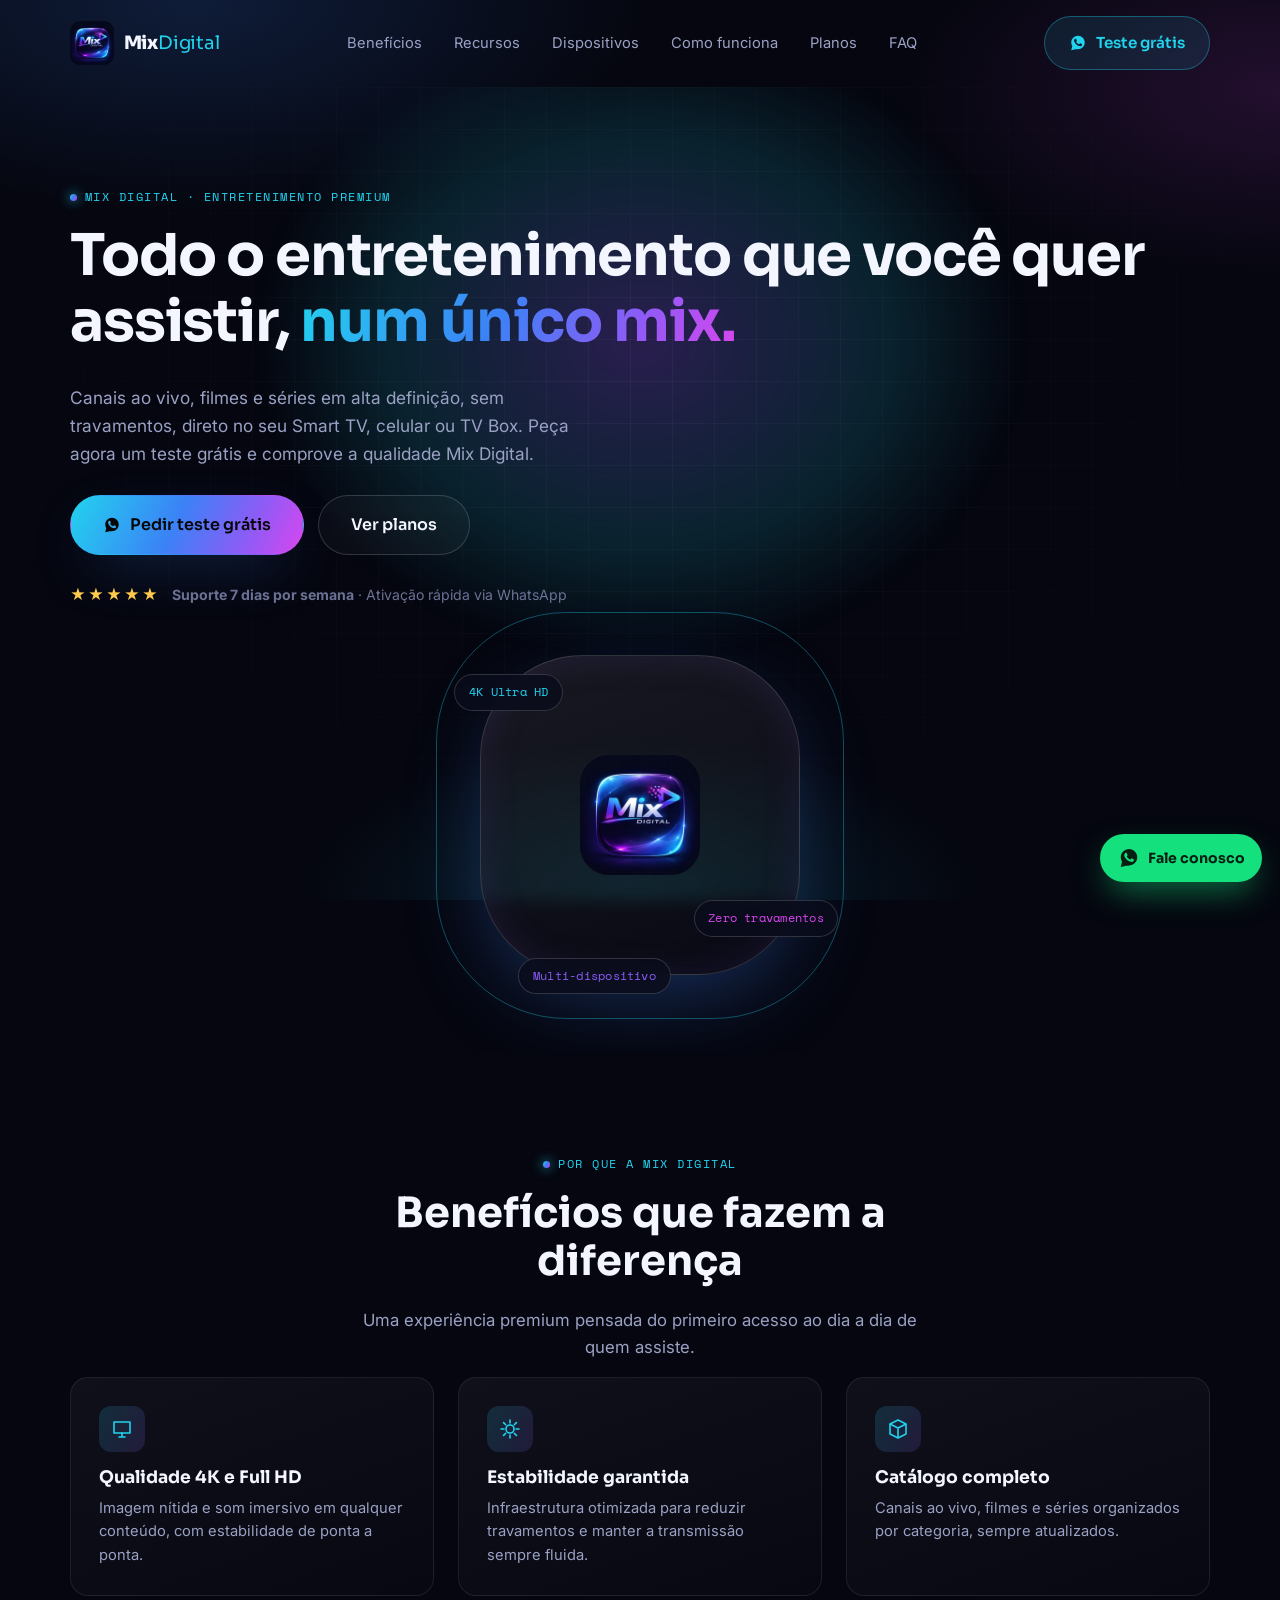
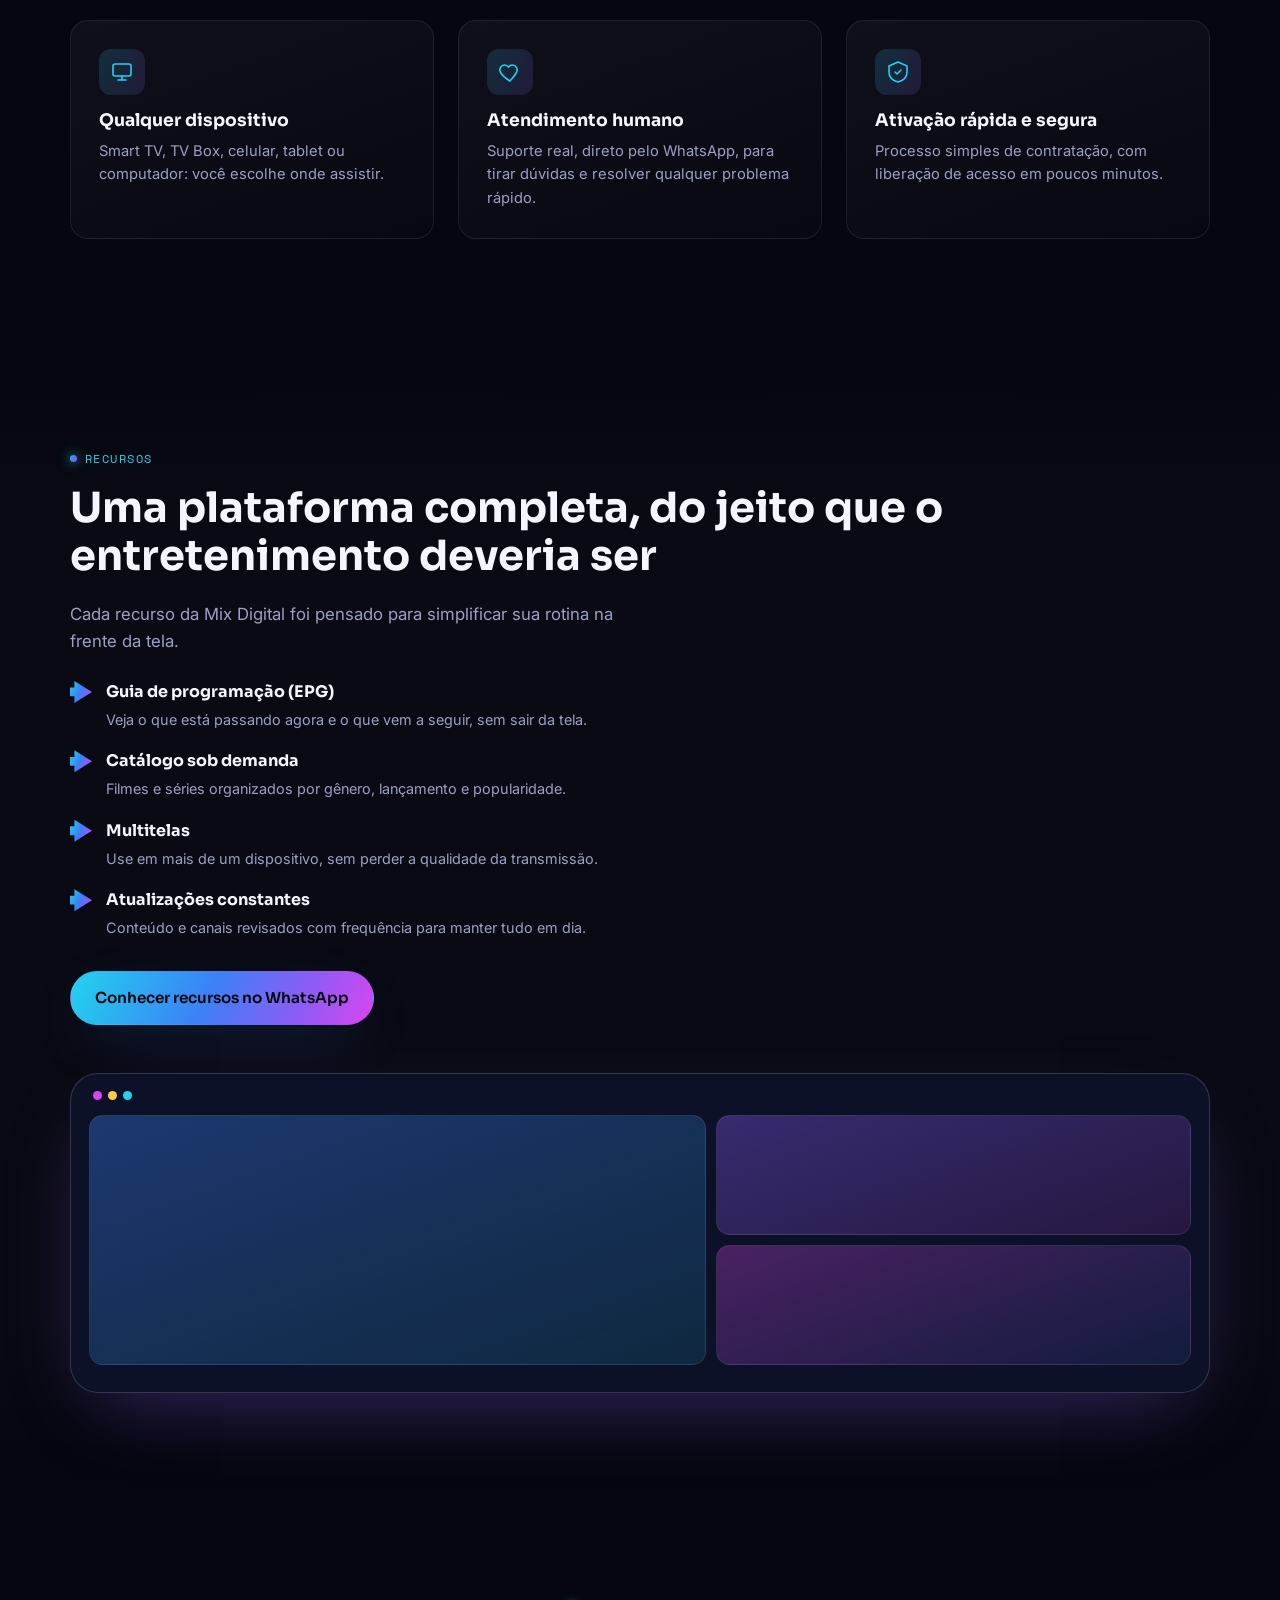
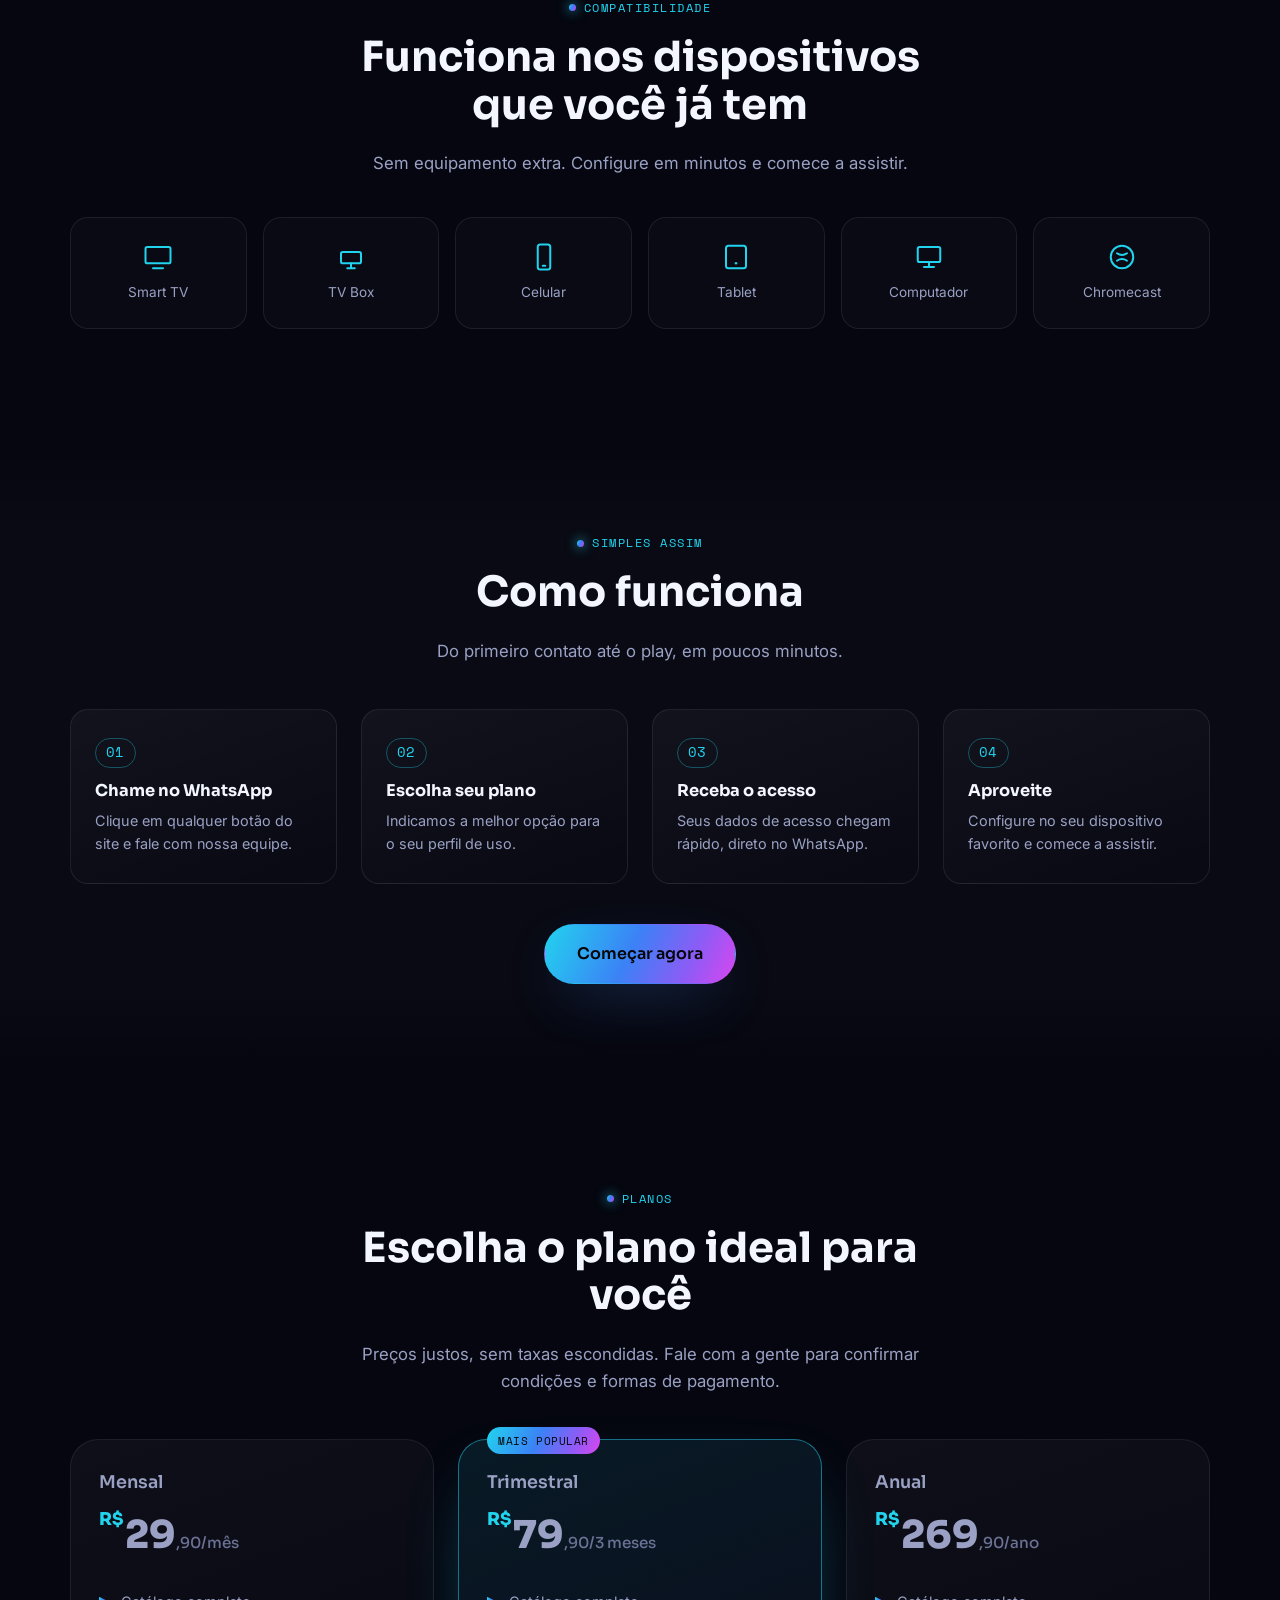
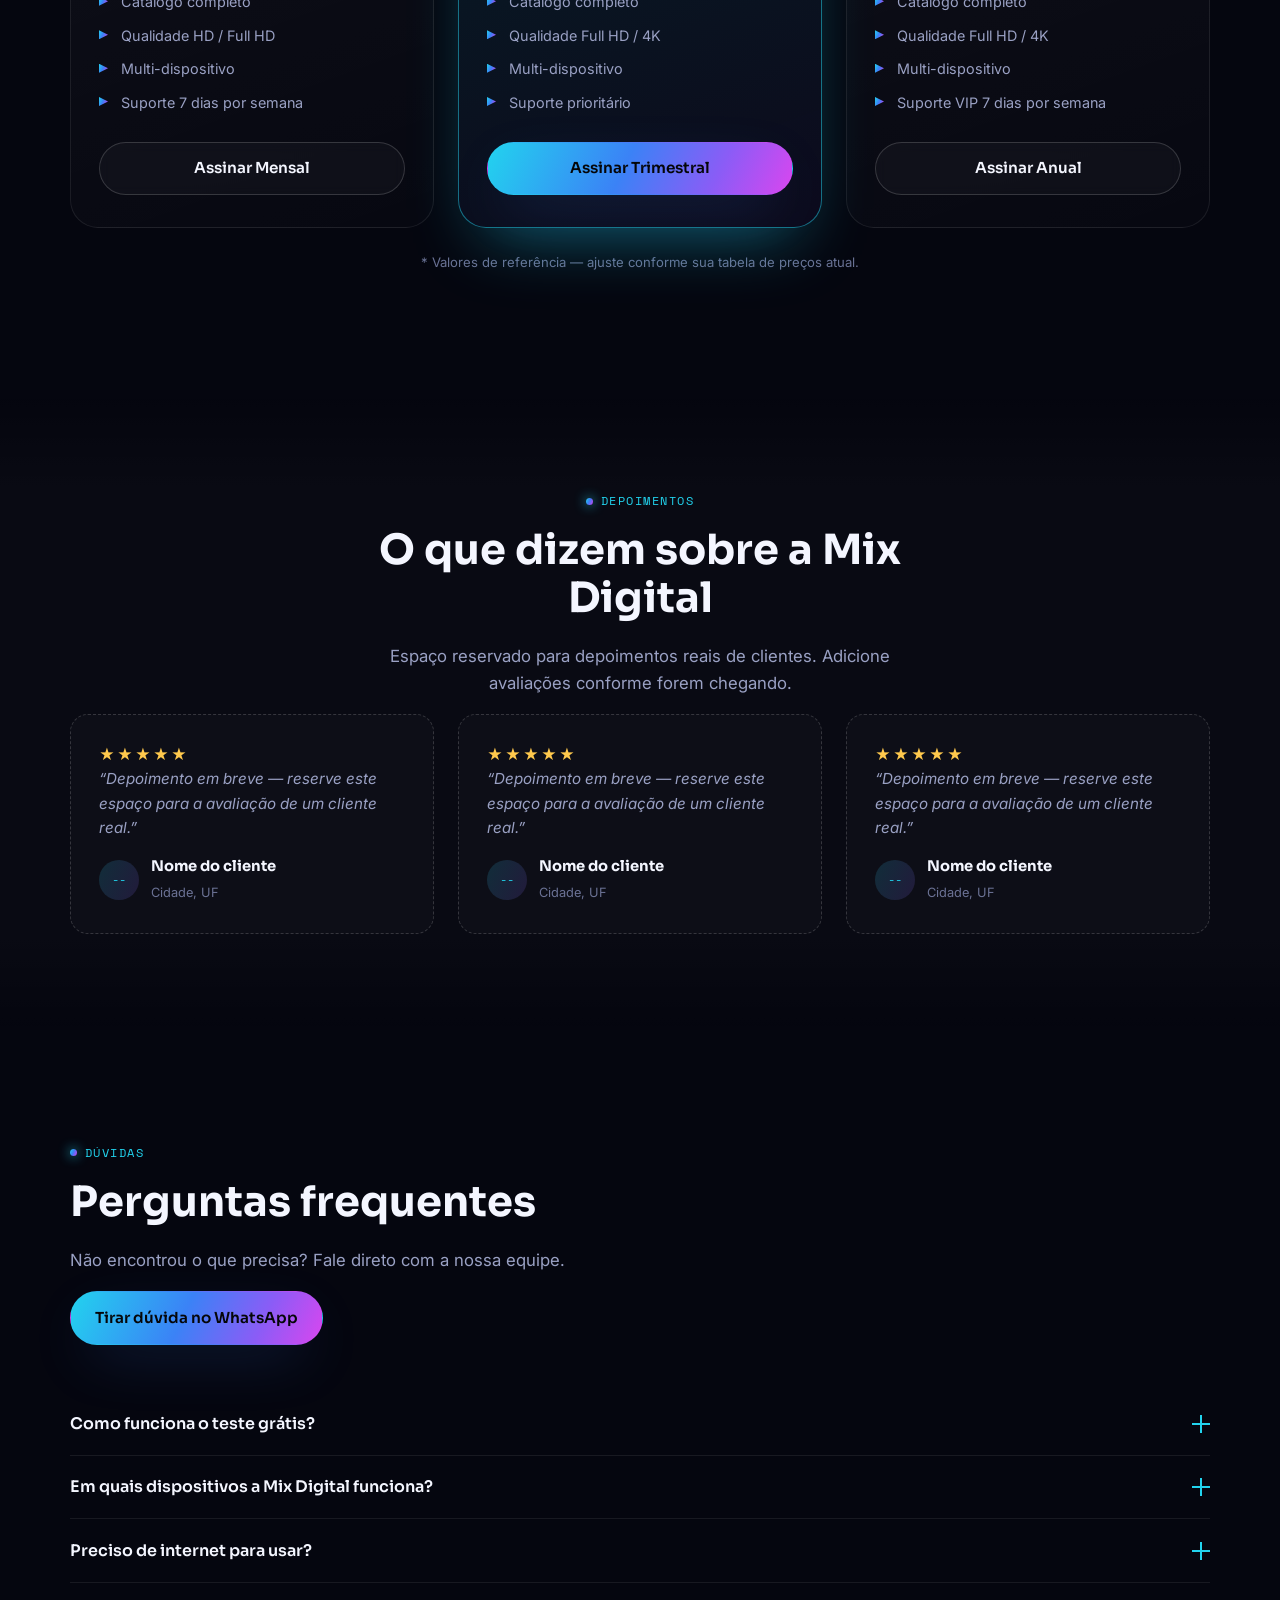
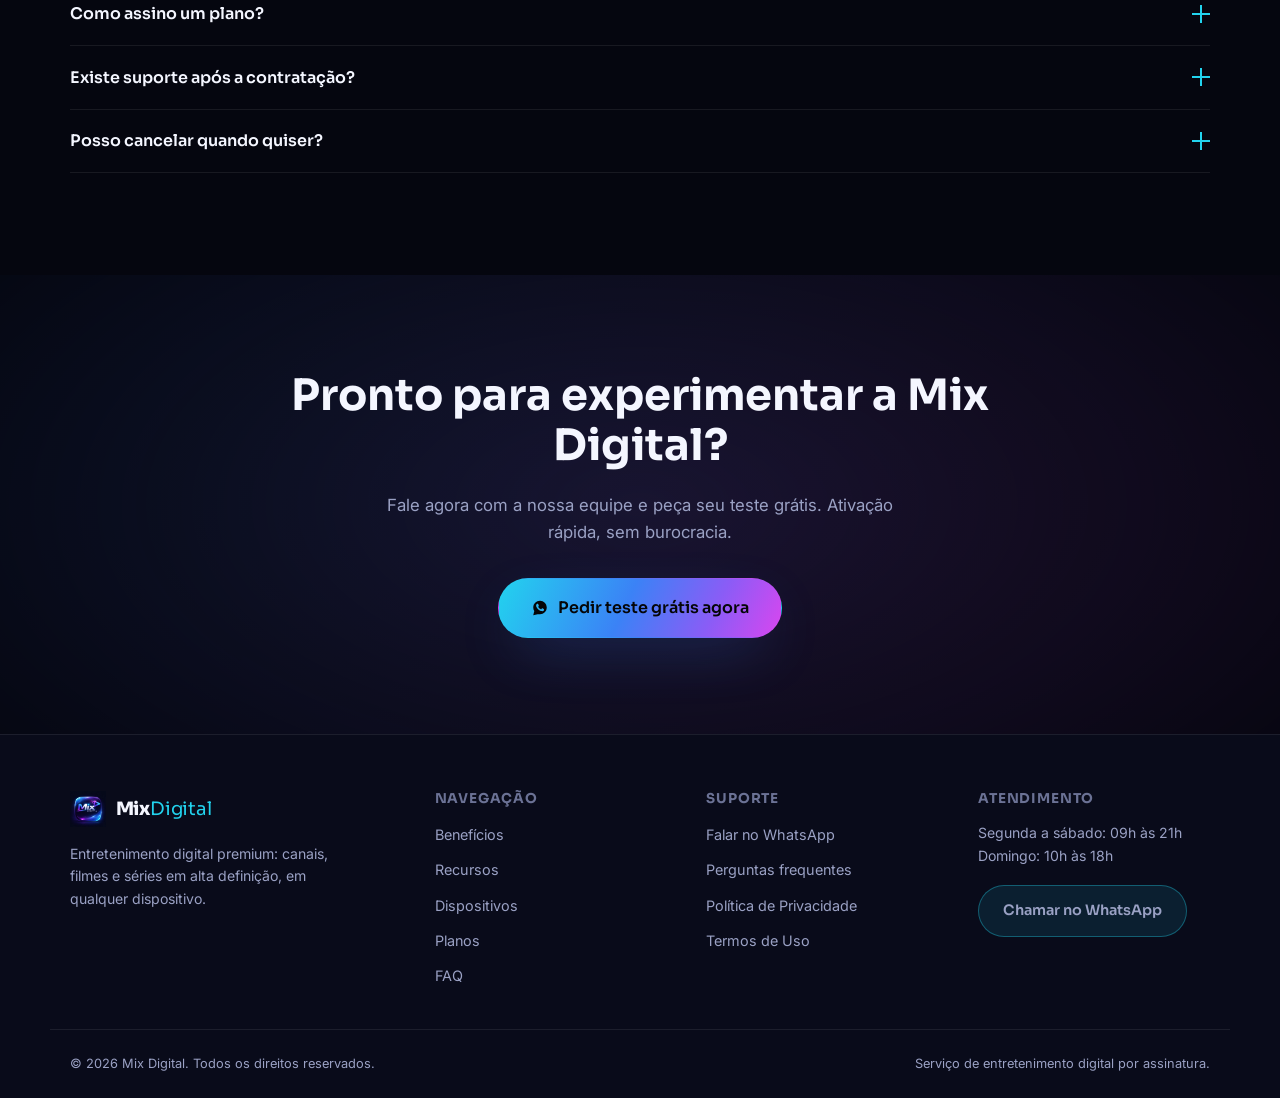
==== commit 284152c1: "Add files via upload" ====
--- a/index.html
+++ b/index.html
@@ -19,7 +19,7 @@
 <meta property="og:site_name" content="Mix Digital">
 <meta property="og:title" content="Mix Digital — Entretenimento Digital Premium">
 <meta property="og:description" content="Milhares de canais, filmes e séries em alta definição, em qualquer dispositivo. Peça seu teste grátis pelo WhatsApp e experimente a Mix Digital.">
-<meta property="og:image" content="https://www.mixdigital.com.br/assets/logo-256.webp">
+<meta property="og:image" content="https://www.mixdigital.com.br/logo-256.webp">
 <meta property="og:locale" content="pt_BR">
 <meta property="og:url" content="https://www.mixdigital.com.br/">
 
@@ -27,12 +27,12 @@
 <meta name="twitter:card" content="summary_large_image">
 <meta name="twitter:title" content="Mix Digital — Entretenimento Digital Premium">
 <meta name="twitter:description" content="Milhares de canais, filmes e séries em alta definição, em qualquer dispositivo. Peça seu teste grátis pelo WhatsApp.">
-<meta name="twitter:image" content="https://www.mixdigital.com.br/assets/logo-256.webp">
+<meta name="twitter:image" content="https://www.mixdigital.com.br/logo-256.webp">
 
 <!-- Theme / Icons -->
 <meta name="theme-color" content="#05060f">
-<link rel="icon" type="image/png" href="assets/favicon-32.png">
-<link rel="apple-touch-icon" href="assets/apple-touch-icon.png">
+<link rel="icon" type="image/png" href="favicon-32.png">
+<link rel="apple-touch-icon" href="apple-touch-icon.png">
 
 <!-- Preconnect para performance de fontes -->
 <link rel="preconnect" href="https://fonts.googleapis.com">
@@ -52,7 +52,7 @@
   "@type": "Organization",
   "name": "Mix Digital",
   "url": "https://www.mixdigital.com.br/",
-  "logo": "https://www.mixdigital.com.br/assets/logo-256.webp",
+  "logo": "https://www.mixdigital.com.br/logo-256.webp",
   "description": "Plataforma de entretenimento digital premium com canais, filmes e séries em alta definição.",
   "contactPoint": {
     "@type": "ContactPoint",
@@ -108,7 +108,7 @@
 <header class="site-header js-header" id="topo">
   <div class="container header-row">
     <a href="#topo" class="brand" aria-label="Mix Digital — página inicial">
-      <img src="assets/logo-256.webp" width="44" height="44" alt="Logotipo Mix Digital" class="brand-logo">
+      <img src="logo-256.webp" width="44" height="44" alt="Logotipo Mix Digital" class="brand-logo">
       <span class="brand-name">Mix<em>Digital</em></span>
     </a>
 
@@ -181,7 +181,7 @@
       <div class="hero-visual reveal" aria-hidden="true">
         <div class="orb-frame">
           <div class="orb-glass">
-            <img src="assets/logo-256.webp" alt="" width="120" height="120" loading="eager">
+            <img src="logo-256.webp" alt="" width="120" height="120" loading="eager">
             <div class="orb-pulse"></div>
           </div>
           <div class="orb-chip chip-a">4K Ultra HD</div>
@@ -549,7 +549,7 @@
   <div class="container footer-grid">
     <div class="footer-brand">
       <a href="#topo" class="brand">
-        <img src="assets/logo-256.webp" width="36" height="36" alt="Logotipo Mix Digital" loading="lazy">
+        <img src="logo-256.webp" width="36" height="36" alt="Logotipo Mix Digital" loading="lazy">
         <span class="brand-name">Mix<em>Digital</em></span>
       </a>
       <p>Entretenimento digital premium: canais, filmes e séries em alta definição, em qualquer dispositivo.</p>
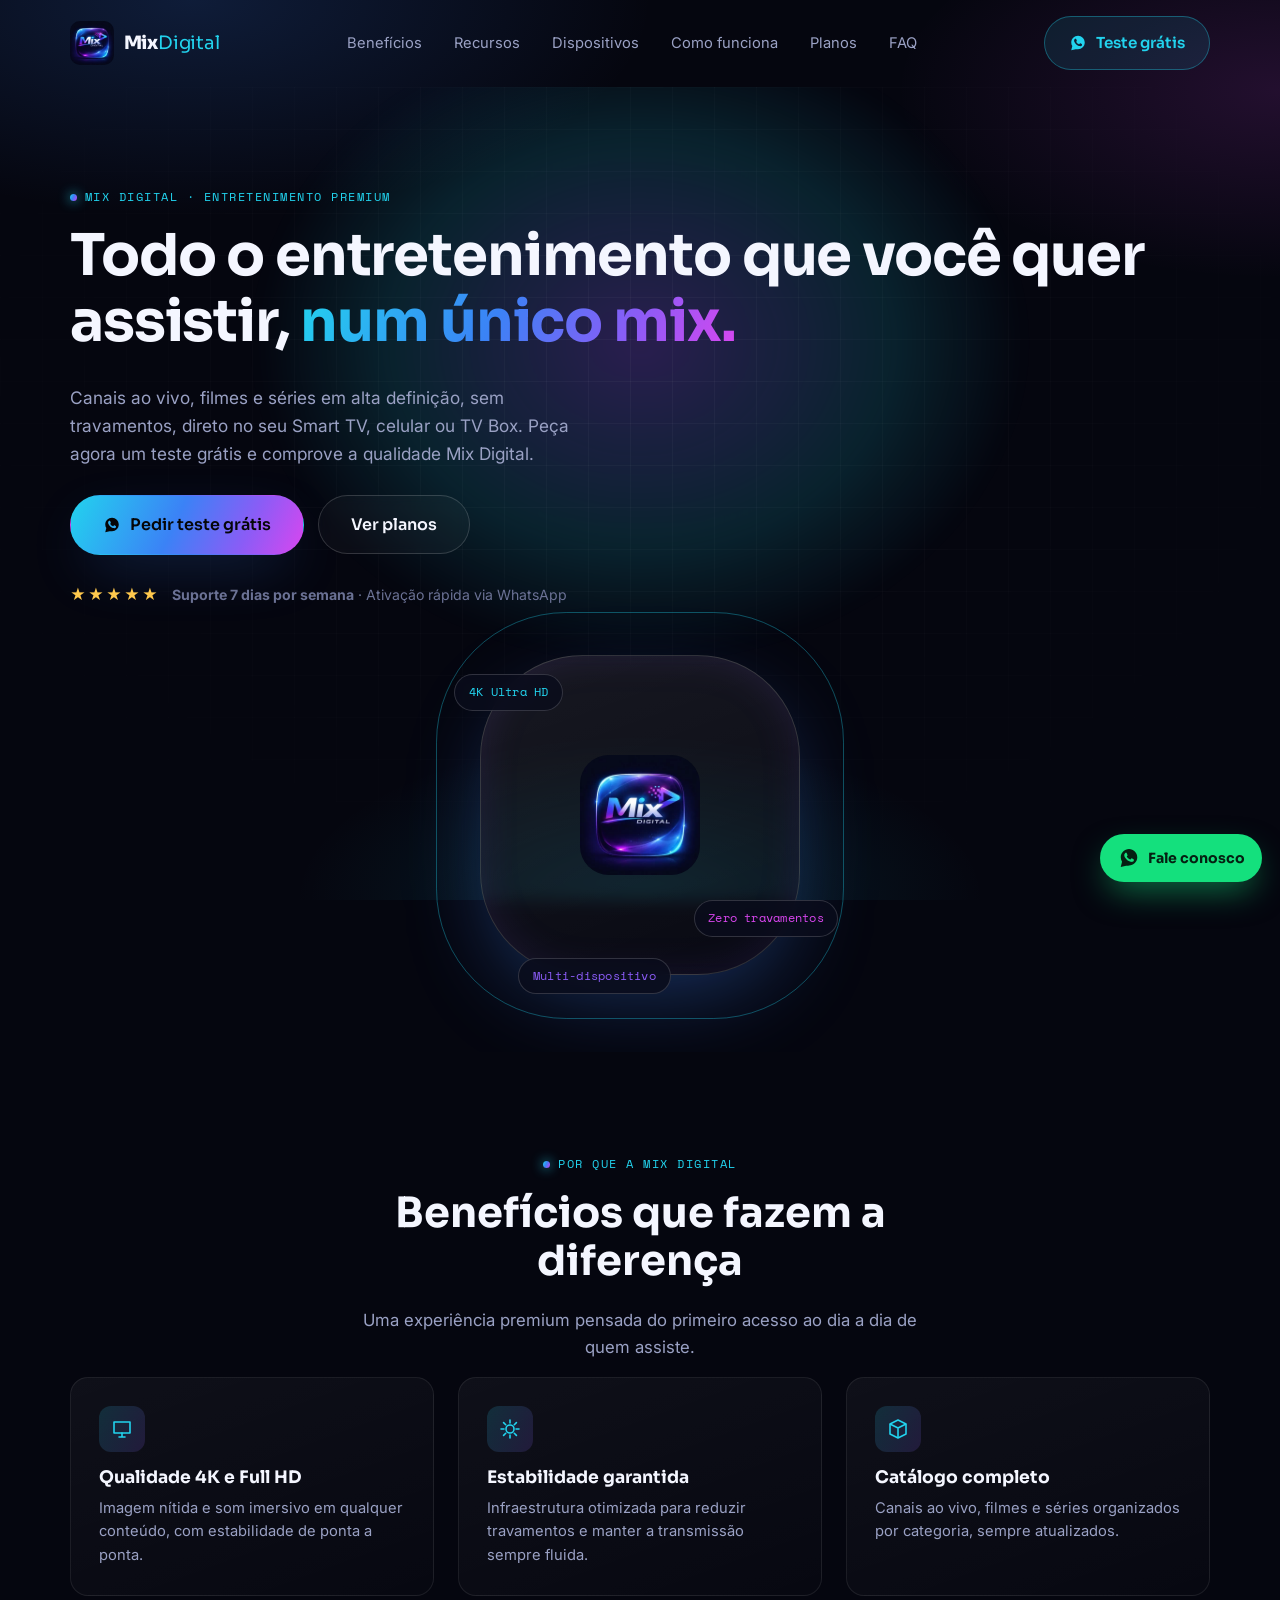
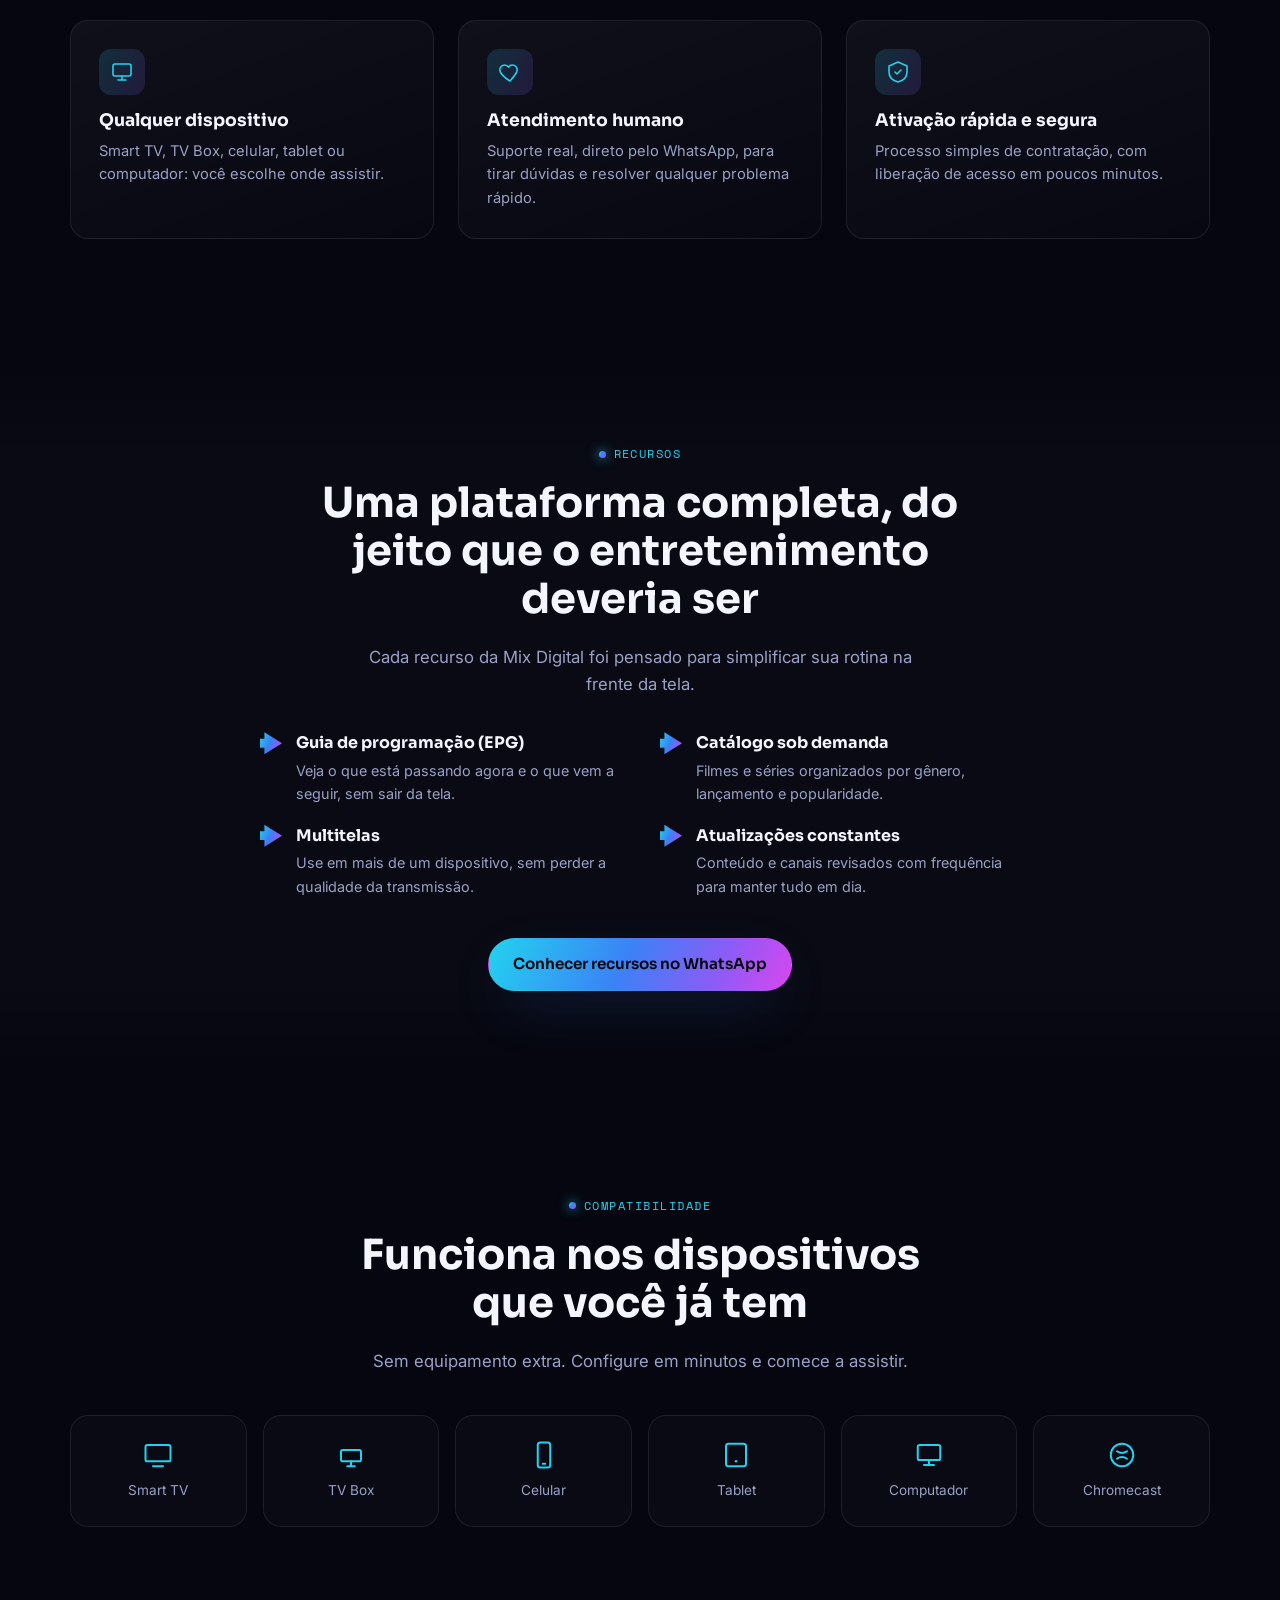
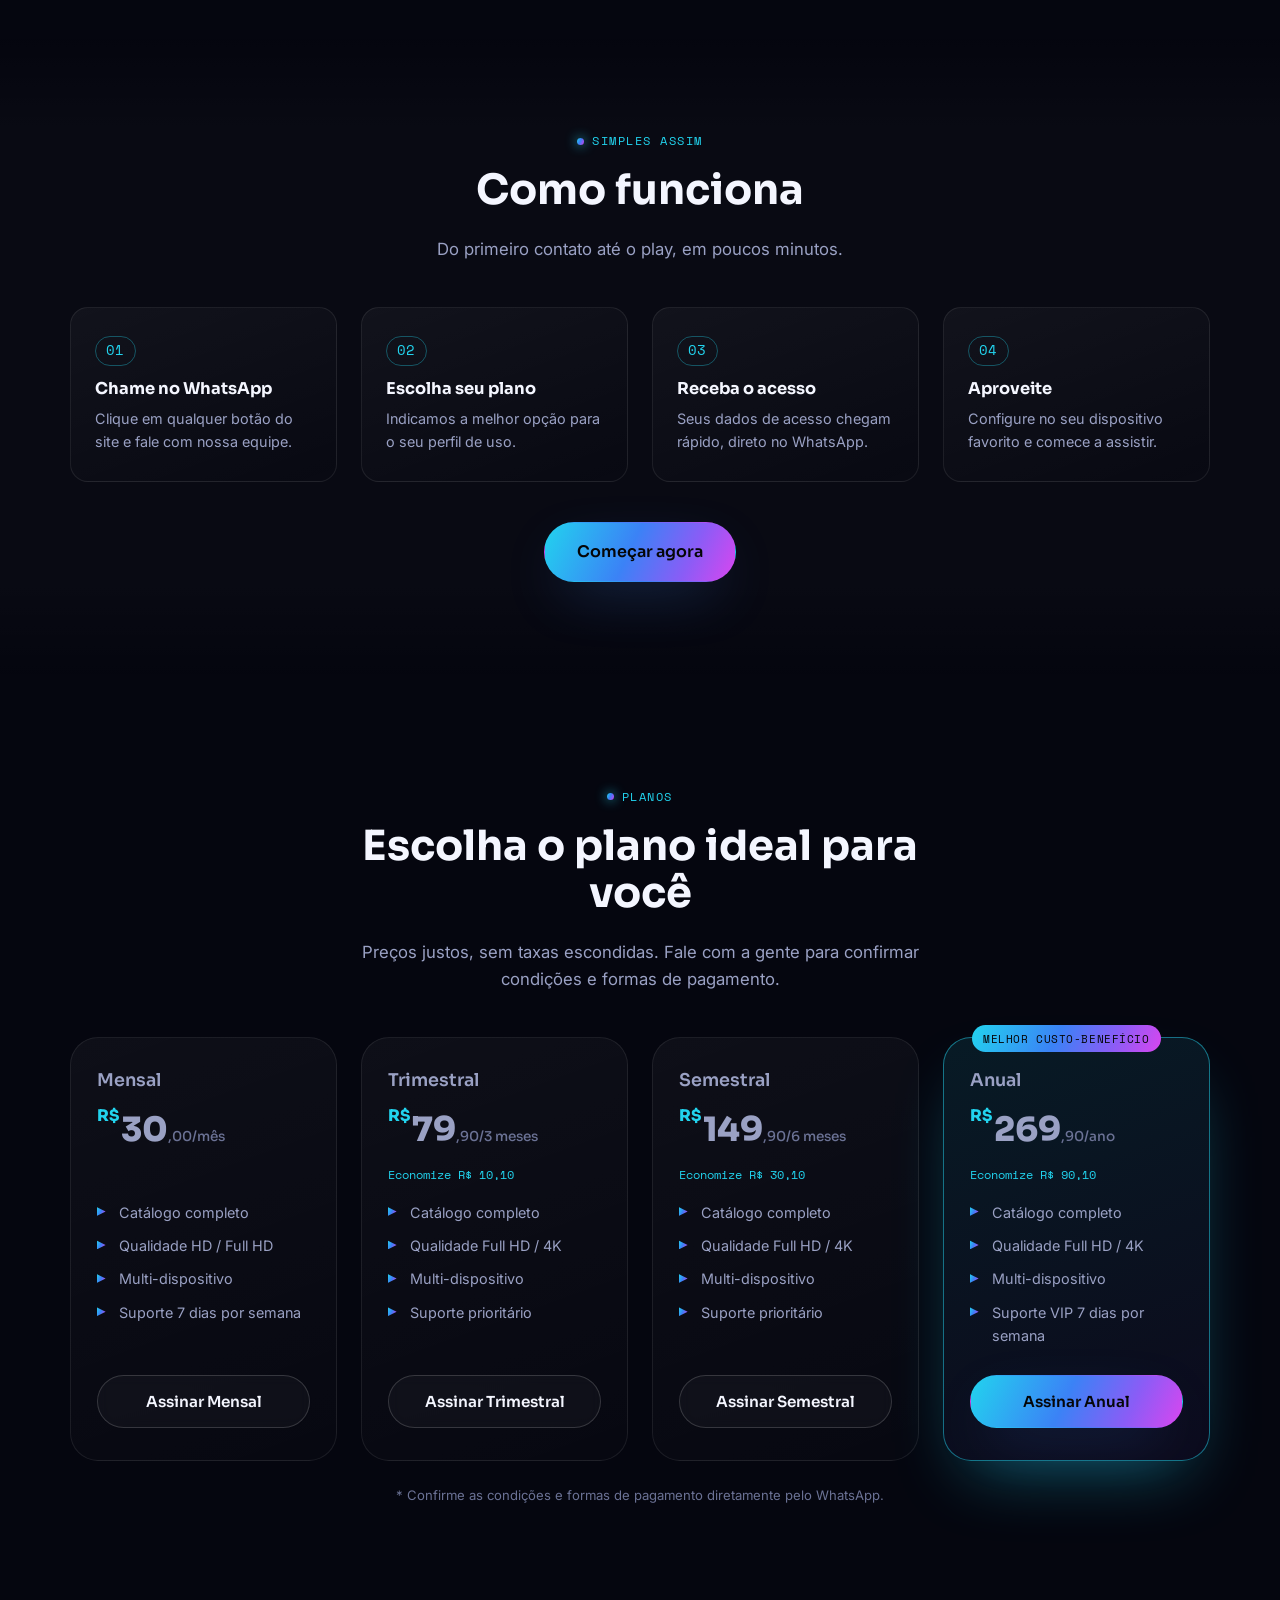
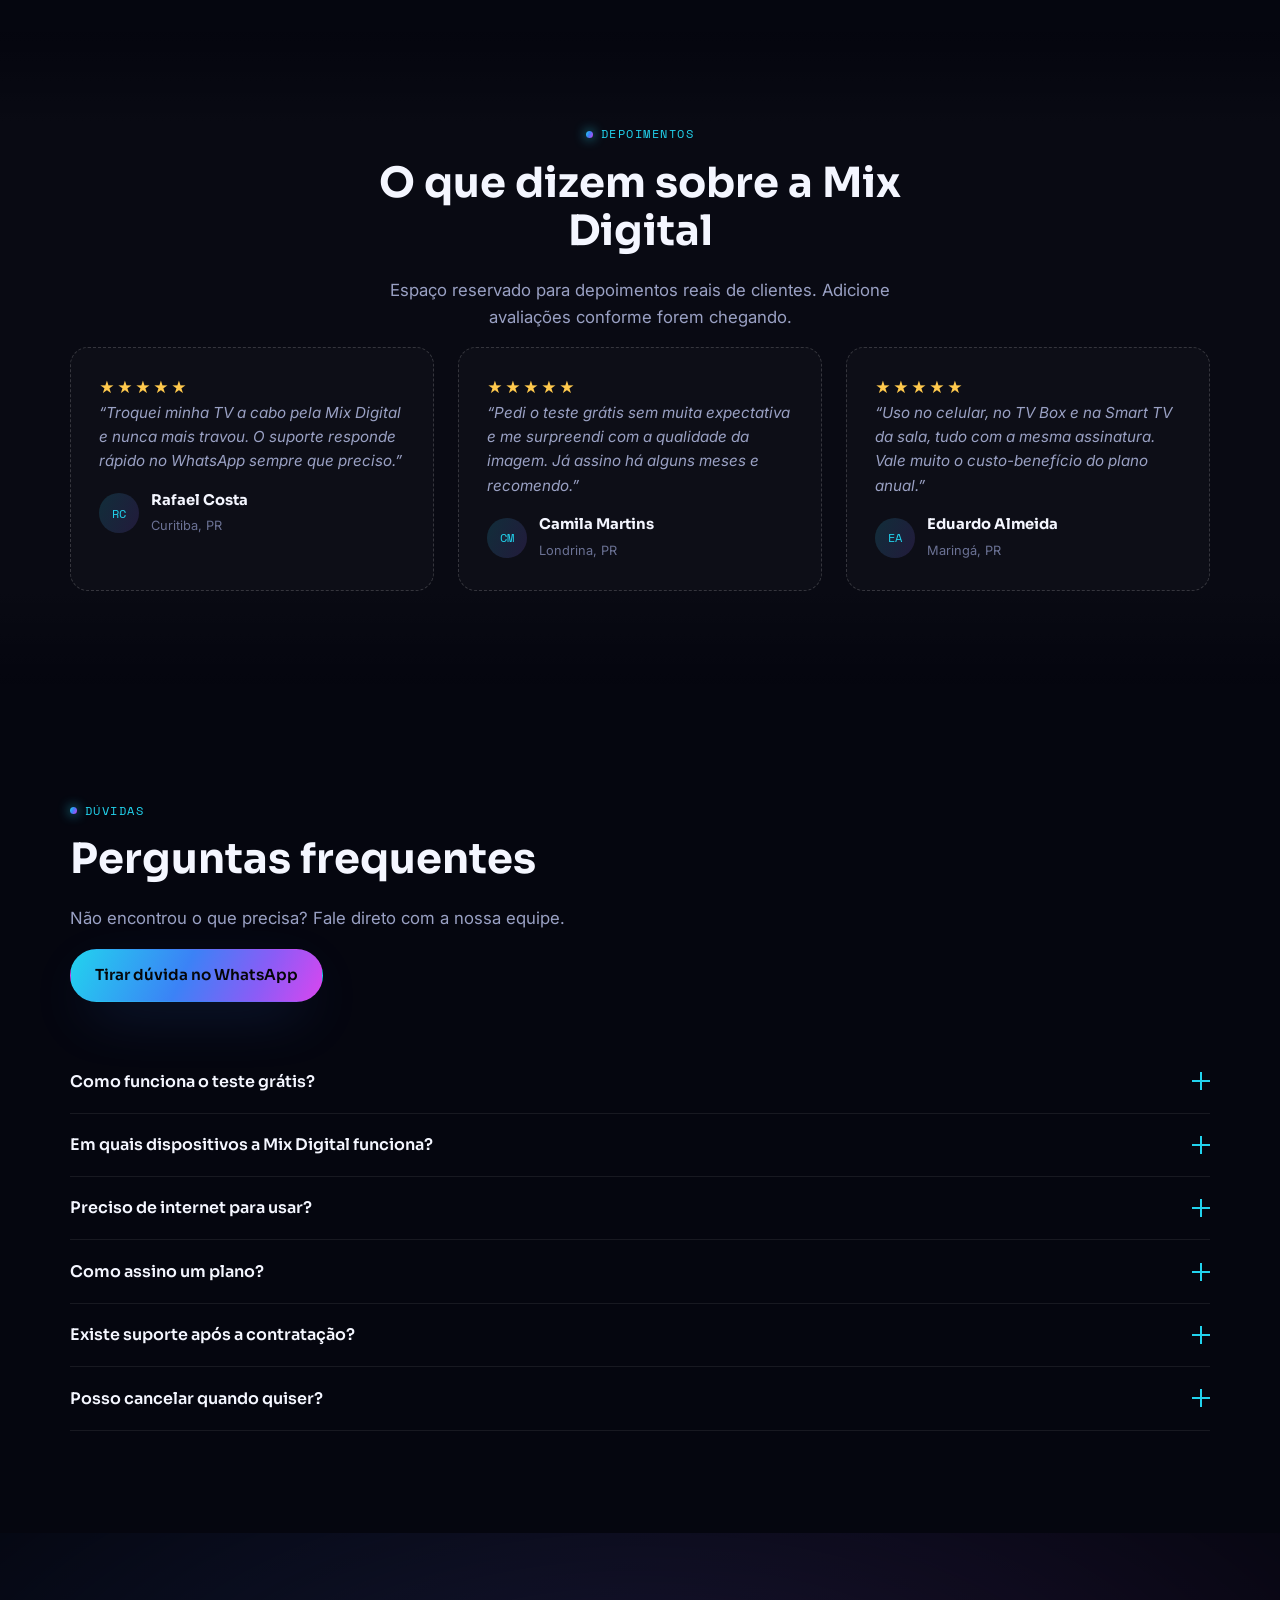
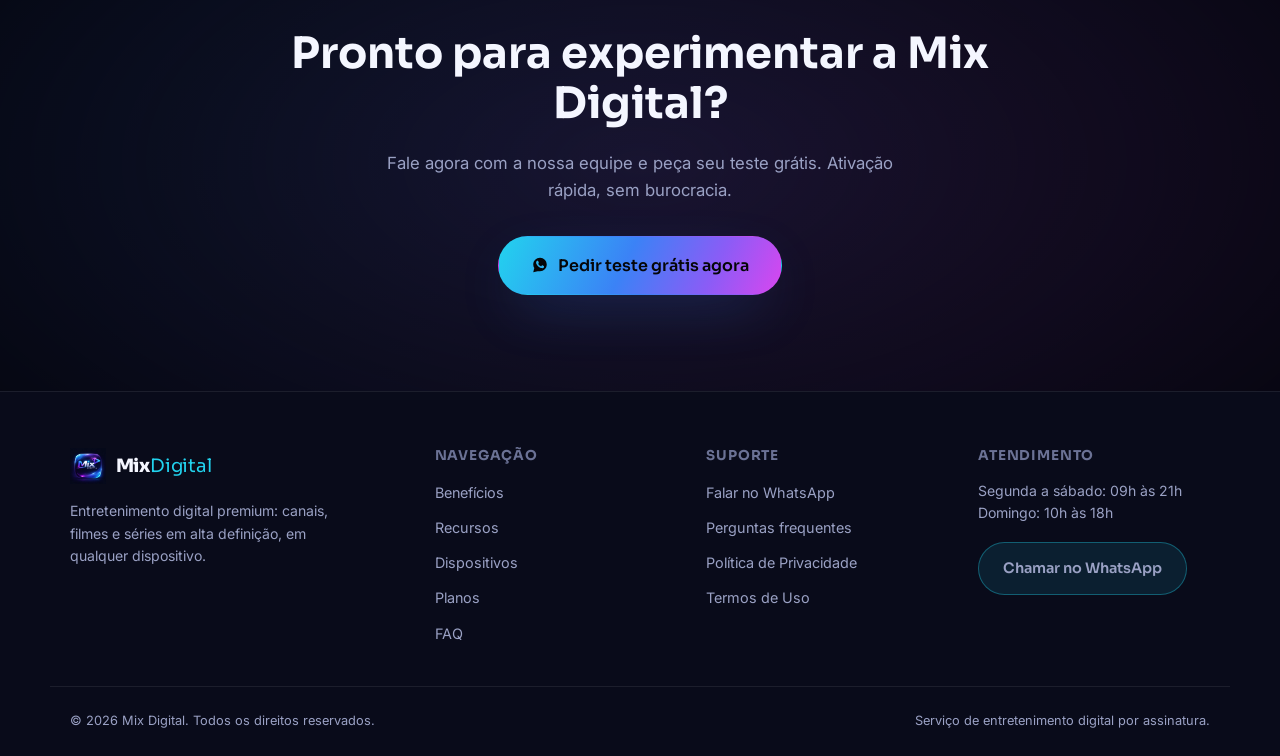
==== commit 24c886e8: "Add files via upload" ====
--- a/index.html
+++ b/index.html
@@ -257,32 +257,20 @@
        RECURSOS DA PLATAFORMA
   ============================================================ -->
   <section class="section section-alt" id="recursos">
-    <div class="container recursos-row">
-      <div class="recursos-copy reveal">
-        <p class="eyebrow"><span class="eyebrow-dot"></span>Recursos</p>
-        <h2 class="section-title">Uma plataforma completa, do jeito que o entretenimento deveria ser</h2>
-        <p class="section-subtitle">Cada recurso da Mix Digital foi pensado para simplificar sua rotina na frente da tela.</p>
-
-        <ul class="feature-list">
-          <li><span class="feature-arrow" aria-hidden="true"></span><div><strong>Guia de programação (EPG)</strong><p>Veja o que está passando agora e o que vem a seguir, sem sair da tela.</p></div></li>
-          <li><span class="feature-arrow" aria-hidden="true"></span><div><strong>Catálogo sob demanda</strong><p>Filmes e séries organizados por gênero, lançamento e popularidade.</p></div></li>
-          <li><span class="feature-arrow" aria-hidden="true"></span><div><strong>Multitelas</strong><p>Use em mais de um dispositivo, sem perder a qualidade da transmissão.</p></div></li>
-          <li><span class="feature-arrow" aria-hidden="true"></span><div><strong>Atualizações constantes</strong><p>Conteúdo e canais revisados com frequência para manter tudo em dia.</p></div></li>
-        </ul>
-
+    <div class="container">
+      <p class="eyebrow center"><span class="eyebrow-dot"></span>Recursos</p>
+      <h2 class="section-title center">Uma plataforma completa, do jeito que o entretenimento deveria ser</h2>
+      <p class="section-subtitle center">Cada recurso da Mix Digital foi pensado para simplificar sua rotina na frente da tela.</p>
+
+      <ul class="feature-list feature-list-grid">
+        <li><span class="feature-arrow" aria-hidden="true"></span><div><strong>Guia de programação (EPG)</strong><p>Veja o que está passando agora e o que vem a seguir, sem sair da tela.</p></div></li>
+        <li><span class="feature-arrow" aria-hidden="true"></span><div><strong>Catálogo sob demanda</strong><p>Filmes e séries organizados por gênero, lançamento e popularidade.</p></div></li>
+        <li><span class="feature-arrow" aria-hidden="true"></span><div><strong>Multitelas</strong><p>Use em mais de um dispositivo, sem perder a qualidade da transmissão.</p></div></li>
+        <li><span class="feature-arrow" aria-hidden="true"></span><div><strong>Atualizações constantes</strong><p>Conteúdo e canais revisados com frequência para manter tudo em dia.</p></div></li>
+      </ul>
+
+      <div class="center" style="margin-top:2.5rem;">
         <a href="#" class="btn btn-primary js-whatsapp" data-msg="Olá! Quero saber mais sobre os recursos da Mix Digital." target="_blank" rel="noopener">Conhecer recursos no WhatsApp</a>
-      </div>
-
-      <div class="recursos-visual reveal" aria-hidden="true">
-        <div class="feature-panel">
-          <div class="feature-panel-bar"><span></span><span></span><span></span></div>
-          <div class="feature-panel-grid">
-            <div class="fp-block fp-b1"></div>
-            <div class="fp-block fp-b2"></div>
-            <div class="fp-block fp-b3"></div>
-            <div class="fp-block fp-b4"></div>
-          </div>
-        </div>
       </div>
     </div>
   </section>
@@ -373,10 +361,11 @@
       <h2 class="section-title center">Escolha o plano ideal para você</h2>
       <p class="section-subtitle center">Preços justos, sem taxas escondidas. Fale com a gente para confirmar condições e formas de pagamento.</p>
 
-      <div class="grid grid-3 plans">
+      <div class="grid grid-4 plans">
         <article class="plan-card reveal">
           <h3>Mensal</h3>
-          <p class="plan-price"><span>R$</span>29<small>,90/mês</small></p>
+          <p class="plan-price"><span>R$</span>30<small>,00/mês</small></p>
+          <p class="plan-savings" aria-hidden="true">&nbsp;</p>
           <ul class="plan-features">
             <li>Catálogo completo</li>
             <li>Qualidade HD / Full HD</li>
@@ -386,32 +375,47 @@
           <a href="#" class="btn btn-ghost btn-block js-whatsapp" data-msg="Olá! Quero assinar o plano Mensal da Mix Digital." target="_blank" rel="noopener">Assinar Mensal</a>
         </article>
 
-        <article class="plan-card plan-featured reveal">
-          <p class="plan-badge">Mais popular</p>
+        <article class="plan-card reveal">
           <h3>Trimestral</h3>
           <p class="plan-price"><span>R$</span>79<small>,90/3 meses</small></p>
+          <p class="plan-savings">Economize R$ 10,10</p>
           <ul class="plan-features">
             <li>Catálogo completo</li>
             <li>Qualidade Full HD / 4K</li>
             <li>Multi-dispositivo</li>
             <li>Suporte prioritário</li>
           </ul>
-          <a href="#" class="btn btn-primary btn-block js-whatsapp" data-msg="Olá! Quero assinar o plano Trimestral da Mix Digital." target="_blank" rel="noopener">Assinar Trimestral</a>
+          <a href="#" class="btn btn-ghost btn-block js-whatsapp" data-msg="Olá! Quero assinar o plano Trimestral da Mix Digital." target="_blank" rel="noopener">Assinar Trimestral</a>
         </article>
 
         <article class="plan-card reveal">
+          <h3>Semestral</h3>
+          <p class="plan-price"><span>R$</span>149<small>,90/6 meses</small></p>
+          <p class="plan-savings">Economize R$ 30,10</p>
+          <ul class="plan-features">
+            <li>Catálogo completo</li>
+            <li>Qualidade Full HD / 4K</li>
+            <li>Multi-dispositivo</li>
+            <li>Suporte prioritário</li>
+          </ul>
+          <a href="#" class="btn btn-ghost btn-block js-whatsapp" data-msg="Olá! Quero assinar o plano Semestral da Mix Digital." target="_blank" rel="noopener">Assinar Semestral</a>
+        </article>
+
+        <article class="plan-card plan-featured reveal">
+          <p class="plan-badge">Melhor custo-benefício</p>
           <h3>Anual</h3>
           <p class="plan-price"><span>R$</span>269<small>,90/ano</small></p>
+          <p class="plan-savings">Economize R$ 90,10</p>
           <ul class="plan-features">
             <li>Catálogo completo</li>
             <li>Qualidade Full HD / 4K</li>
             <li>Multi-dispositivo</li>
             <li>Suporte VIP 7 dias por semana</li>
           </ul>
-          <a href="#" class="btn btn-ghost btn-block js-whatsapp" data-msg="Olá! Quero assinar o plano Anual da Mix Digital." target="_blank" rel="noopener">Assinar Anual</a>
-        </article>
-      </div>
-      <p class="plans-note">* Valores de referência — ajuste conforme sua tabela de preços atual.</p>
+          <a href="#" class="btn btn-primary btn-block js-whatsapp" data-msg="Olá! Quero assinar o plano Anual da Mix Digital." target="_blank" rel="noopener">Assinar Anual</a>
+        </article>
+      </div>
+      <p class="plans-note">* Confirme as condições e formas de pagamento diretamente pelo WhatsApp.</p>
     </div>
   </section>
 
@@ -429,36 +433,36 @@
       <div class="grid grid-3">
         <article class="testimonial-card reveal">
           <div class="stars" aria-hidden="true">★★★★★</div>
-          <p class="testimonial-quote">“Depoimento em breve — reserve este espaço para a avaliação de um cliente real.”</p>
+          <p class="testimonial-quote">“Troquei minha TV a cabo pela Mix Digital e nunca mais travou. O suporte responde rápido no WhatsApp sempre que preciso.”</p>
           <div class="testimonial-author">
-            <div class="avatar">--</div>
+            <div class="avatar">RC</div>
             <div>
-              <strong>Nome do cliente</strong>
-              <span>Cidade, UF</span>
+              <strong>Rafael Costa</strong>
+              <span>Curitiba, PR</span>
             </div>
           </div>
         </article>
 
         <article class="testimonial-card reveal">
           <div class="stars" aria-hidden="true">★★★★★</div>
-          <p class="testimonial-quote">“Depoimento em breve — reserve este espaço para a avaliação de um cliente real.”</p>
+          <p class="testimonial-quote">“Pedi o teste grátis sem muita expectativa e me surpreendi com a qualidade da imagem. Já assino há alguns meses e recomendo.”</p>
           <div class="testimonial-author">
-            <div class="avatar">--</div>
+            <div class="avatar">CM</div>
             <div>
-              <strong>Nome do cliente</strong>
-              <span>Cidade, UF</span>
+              <strong>Camila Martins</strong>
+              <span>Londrina, PR</span>
             </div>
           </div>
         </article>
 
         <article class="testimonial-card reveal">
           <div class="stars" aria-hidden="true">★★★★★</div>
-          <p class="testimonial-quote">“Depoimento em breve — reserve este espaço para a avaliação de um cliente real.”</p>
+          <p class="testimonial-quote">“Uso no celular, no TV Box e na Smart TV da sala, tudo com a mesma assinatura. Vale muito o custo-benefício do plano anual.”</p>
           <div class="testimonial-author">
-            <div class="avatar">--</div>
+            <div class="avatar">EA</div>
             <div>
-              <strong>Nome do cliente</strong>
-              <span>Cidade, UF</span>
+              <strong>Eduardo Almeida</strong>
+              <span>Maringá, PR</span>
             </div>
           </div>
         </article>
--- a/style.css
+++ b/style.css
@@ -387,10 +387,8 @@
 /* ---------------------------------------------------------------
    9. RECURSOS DA PLATAFORMA
 --------------------------------------------------------------- */
-.recursos-row { display: grid; gap: 3rem; align-items: center; }
-
-.feature-list { display: flex; flex-direction: column; gap: 1.1rem; margin: 1.5rem 0 2rem; }
-.feature-list li { display: flex; gap: .9rem; align-items: flex-start; }
+.feature-list { display: flex; flex-direction: column; gap: 1.1rem; margin: 2rem auto 0; max-width: 760px; }
+.feature-list li { display: flex; gap: .9rem; align-items: flex-start; text-align: left; }
 .feature-list strong { font-family: var(--font-display); font-size: 1rem; display: block; margin-bottom: .2rem; }
 .feature-list p { margin: 0; font-size: .9rem; }
 .feature-arrow {
@@ -401,23 +399,14 @@
   clip-path: polygon(20% 0%, 100% 50%, 20% 100%, 20% 70%, 0% 70%, 0% 30%, 20% 30%);
 }
 
-.feature-panel {
-  background: var(--surface);
-  border: 1px solid var(--border-strong);
-  border-radius: var(--radius-lg);
-  padding: 1.1rem;
-  box-shadow: 0 30px 80px -30px rgba(139,92,246,.4);
-}
-.feature-panel-bar { display: flex; gap: 6px; padding: 0 .3rem .9rem; }
-.feature-panel-bar span { width: 9px; height: 9px; border-radius: 50%; background: var(--border-strong); }
-.feature-panel-bar span:first-child { background: var(--magenta); }
-.feature-panel-bar span:nth-child(2) { background: #ffc94d; }
-.feature-panel-bar span:nth-child(3) { background: var(--cyan); }
-.feature-panel-grid { display: grid; grid-template-columns: 1.3fr 1fr; grid-template-rows: 1fr 1fr; gap: 10px; height: 260px; }
-.fp-block { border-radius: 14px; }
-.fp-b1 { grid-row: 1 / 3; background: linear-gradient(160deg, rgba(59,130,246,.35), rgba(34,211,238,.12)); border: 1px solid var(--border); }
-.fp-b2 { background: linear-gradient(160deg, rgba(139,92,246,.35), rgba(217,70,239,.12)); border: 1px solid var(--border); }
-.fp-b3 { background: linear-gradient(160deg, rgba(217,70,239,.3), rgba(59,130,246,.1)); border: 1px solid var(--border); }
+/* Em telas maiores, a lista de recursos vira uma grade 2x2 */
+@media (min-width: 720px) {
+  .feature-list-grid {
+    display: grid;
+    grid-template-columns: 1fr 1fr;
+    column-gap: 2.5rem;
+  }
+}
 
 /* ---------------------------------------------------------------
    10. DISPOSITIVOS
@@ -480,20 +469,31 @@
 /* ---------------------------------------------------------------
    12. PLANOS
 --------------------------------------------------------------- */
+.grid-4 { grid-template-columns: repeat(4, 1fr); }
+@media (max-width: 980px) { .grid-4 { grid-template-columns: 1fr 1fr; } }
+@media (max-width: 560px) { .grid-4 { grid-template-columns: 1fr; } }
+
 .plans { margin-top: 2.75rem; align-items: stretch; }
 .plan-card {
   position: relative;
   display: flex;
   flex-direction: column;
-  padding: 2rem 1.75rem;
+  padding: 2rem 1.6rem;
   border-radius: var(--radius-lg);
   border: 1px solid var(--border);
   background: linear-gradient(160deg, rgba(255,255,255,.04), rgba(255,255,255,.01));
 }
 .plan-card h3 { font-size: 1.1rem; color: var(--text-muted); font-weight: 600; }
-.plan-price { font-family: var(--font-display); font-size: 2.4rem; font-weight: 800; margin: .25rem 0 1.5rem; }
-.plan-price span { font-size: 1.1rem; vertical-align: top; margin-right: 2px; color: var(--cyan); }
-.plan-price small { font-size: .95rem; font-weight: 500; color: var(--text-faint); }
+.plan-price { font-family: var(--font-display); font-size: 2.1rem; font-weight: 800; margin: .25rem 0 .5rem; }
+.plan-price span { font-size: 1rem; vertical-align: top; margin-right: 2px; color: var(--cyan); }
+.plan-price small { font-size: .85rem; font-weight: 500; color: var(--text-faint); }
+.plan-savings {
+  font-family: var(--font-mono);
+  font-size: .78rem;
+  color: var(--cyan);
+  margin: 0 0 1rem;
+  min-height: 1em;
+}
 .plan-features { display: flex; flex-direction: column; gap: .65rem; margin-bottom: 1.75rem; flex: 1; }
 .plan-features li { font-size: .9rem; color: var(--text-muted); padding-left: 1.4rem; position: relative; }
 .plan-features li::before {
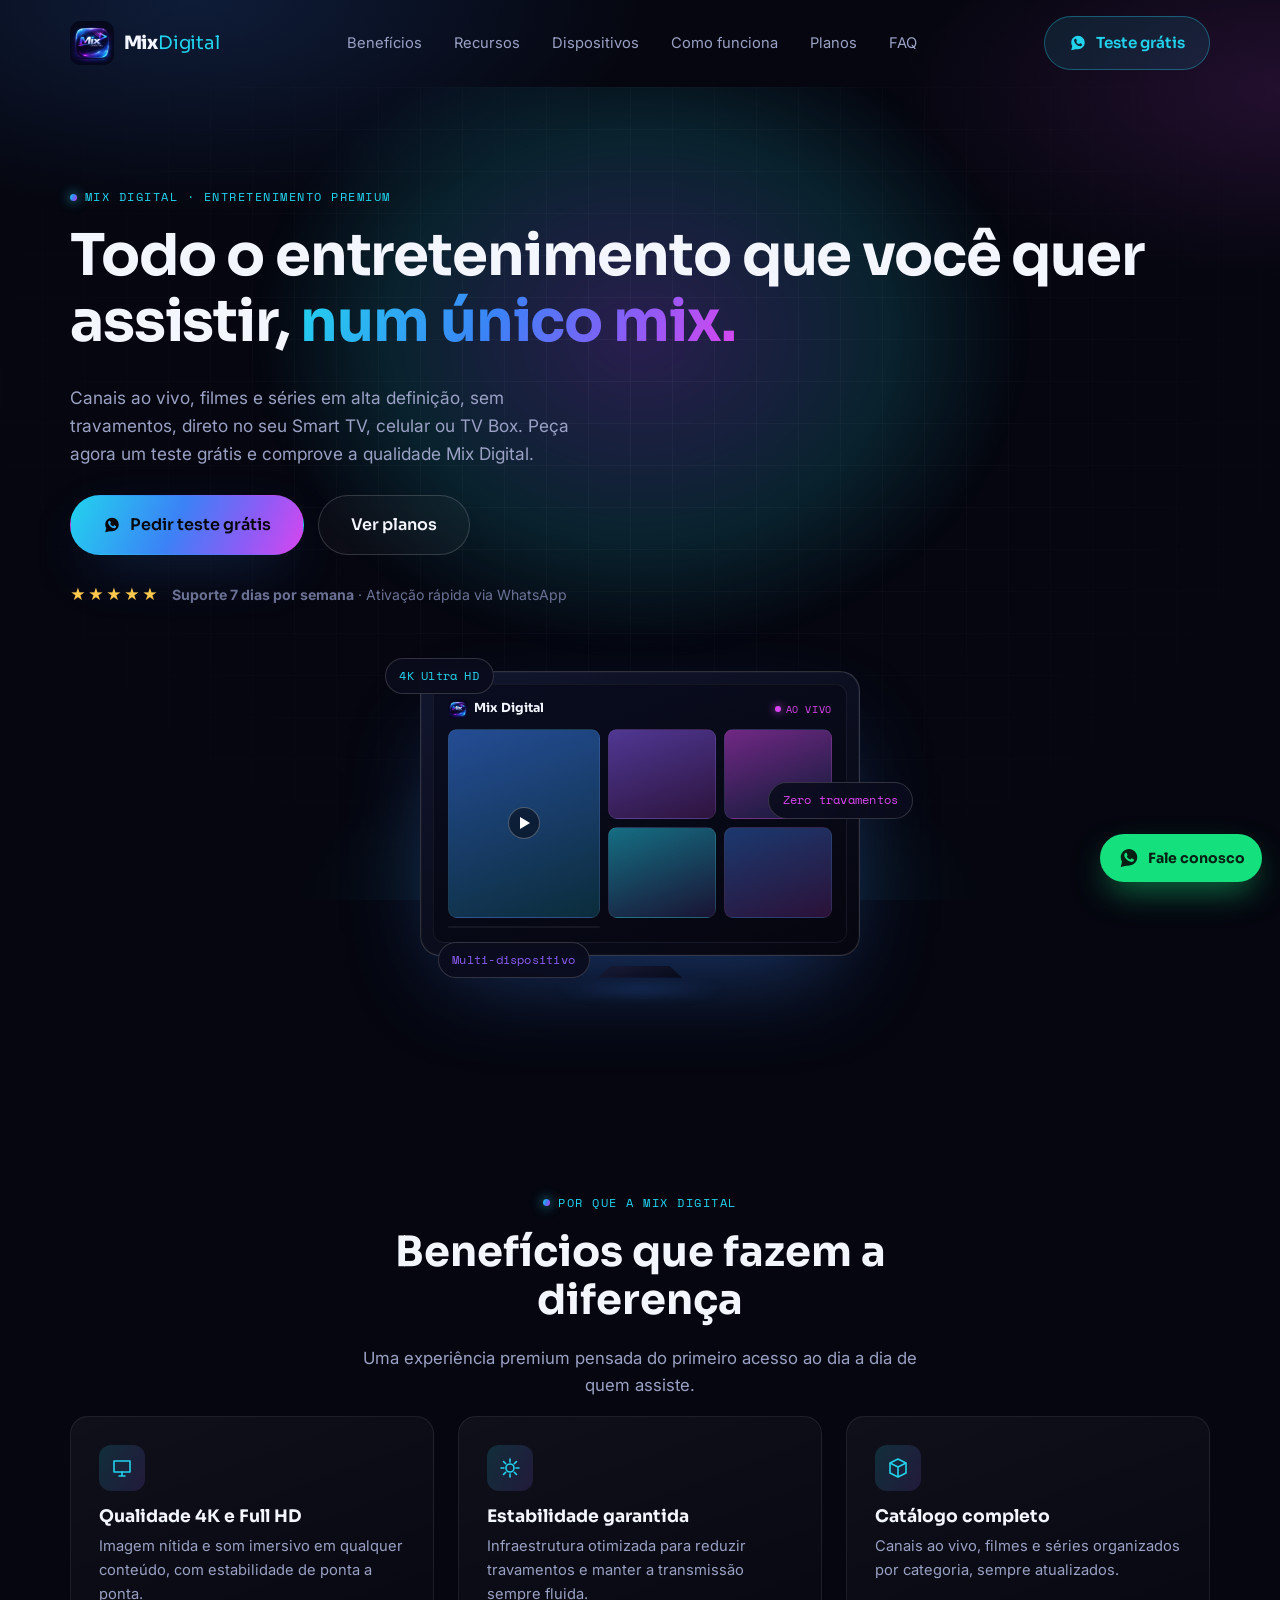
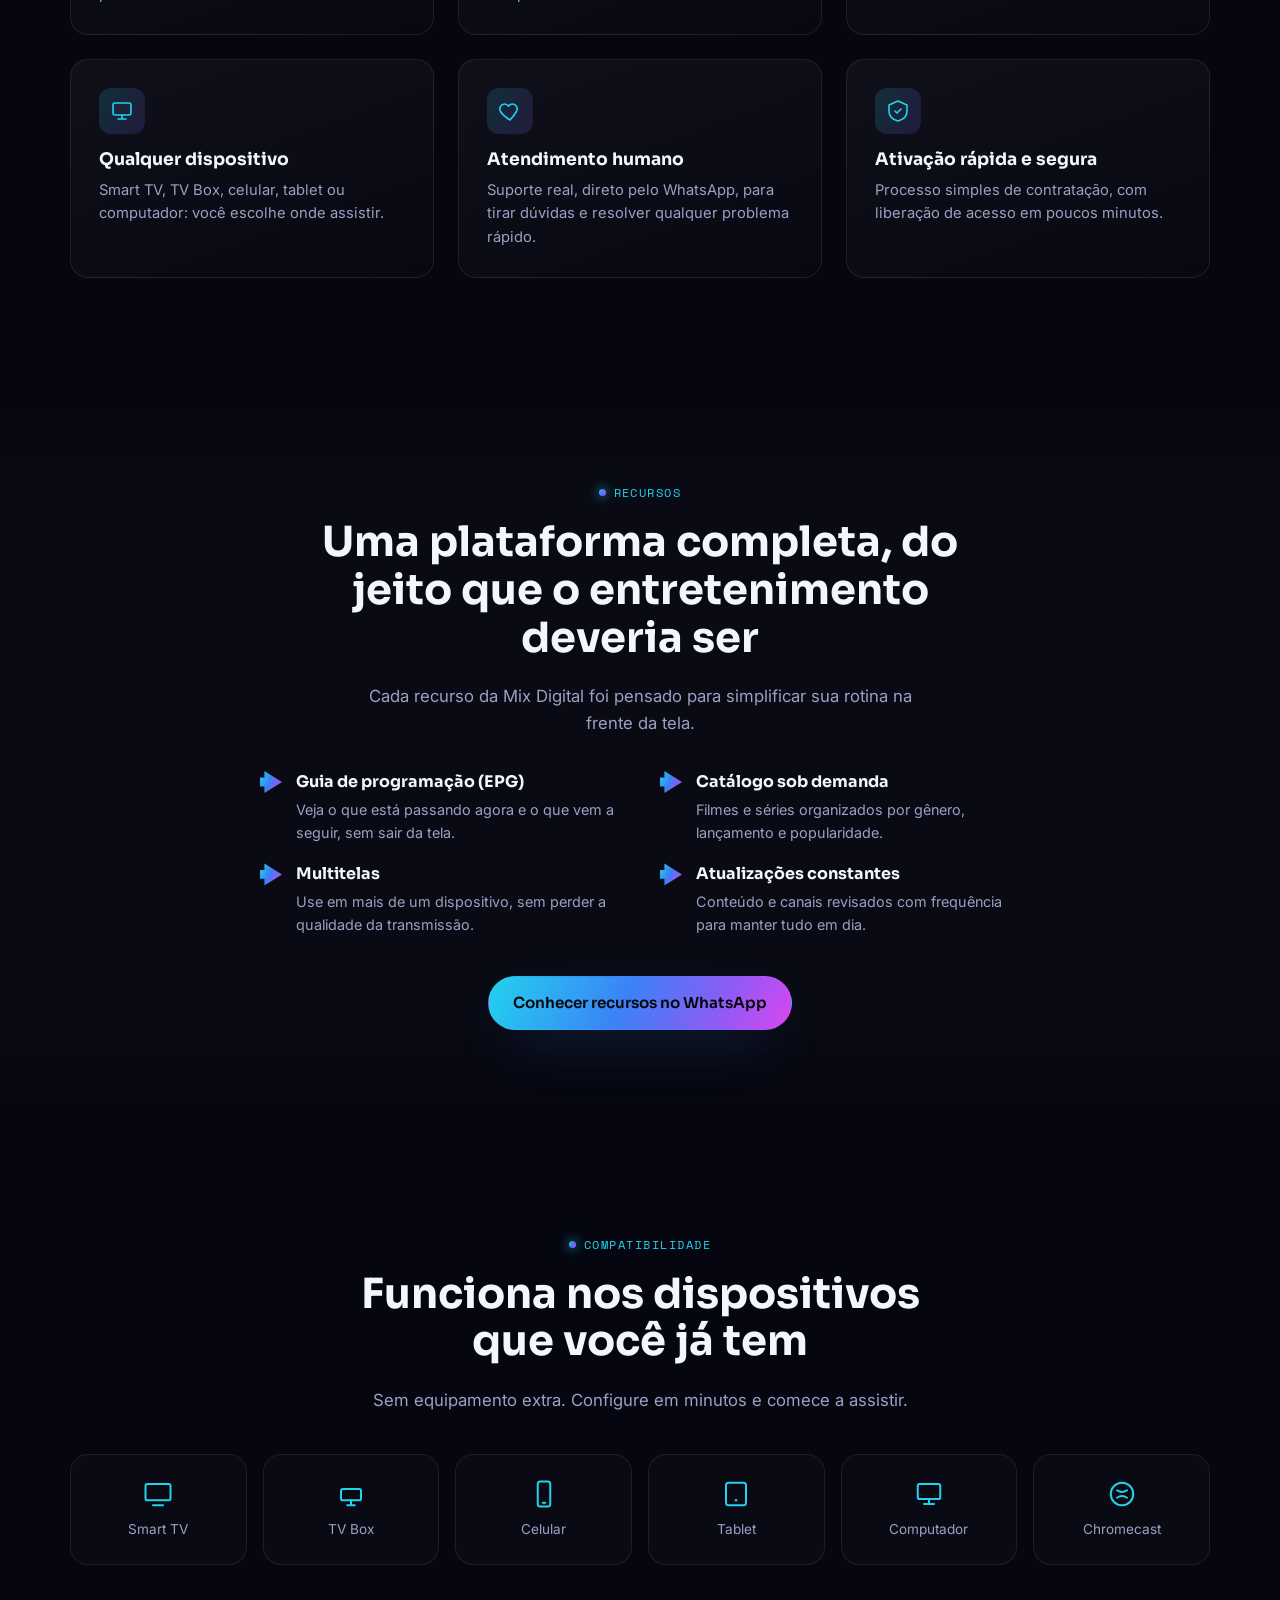
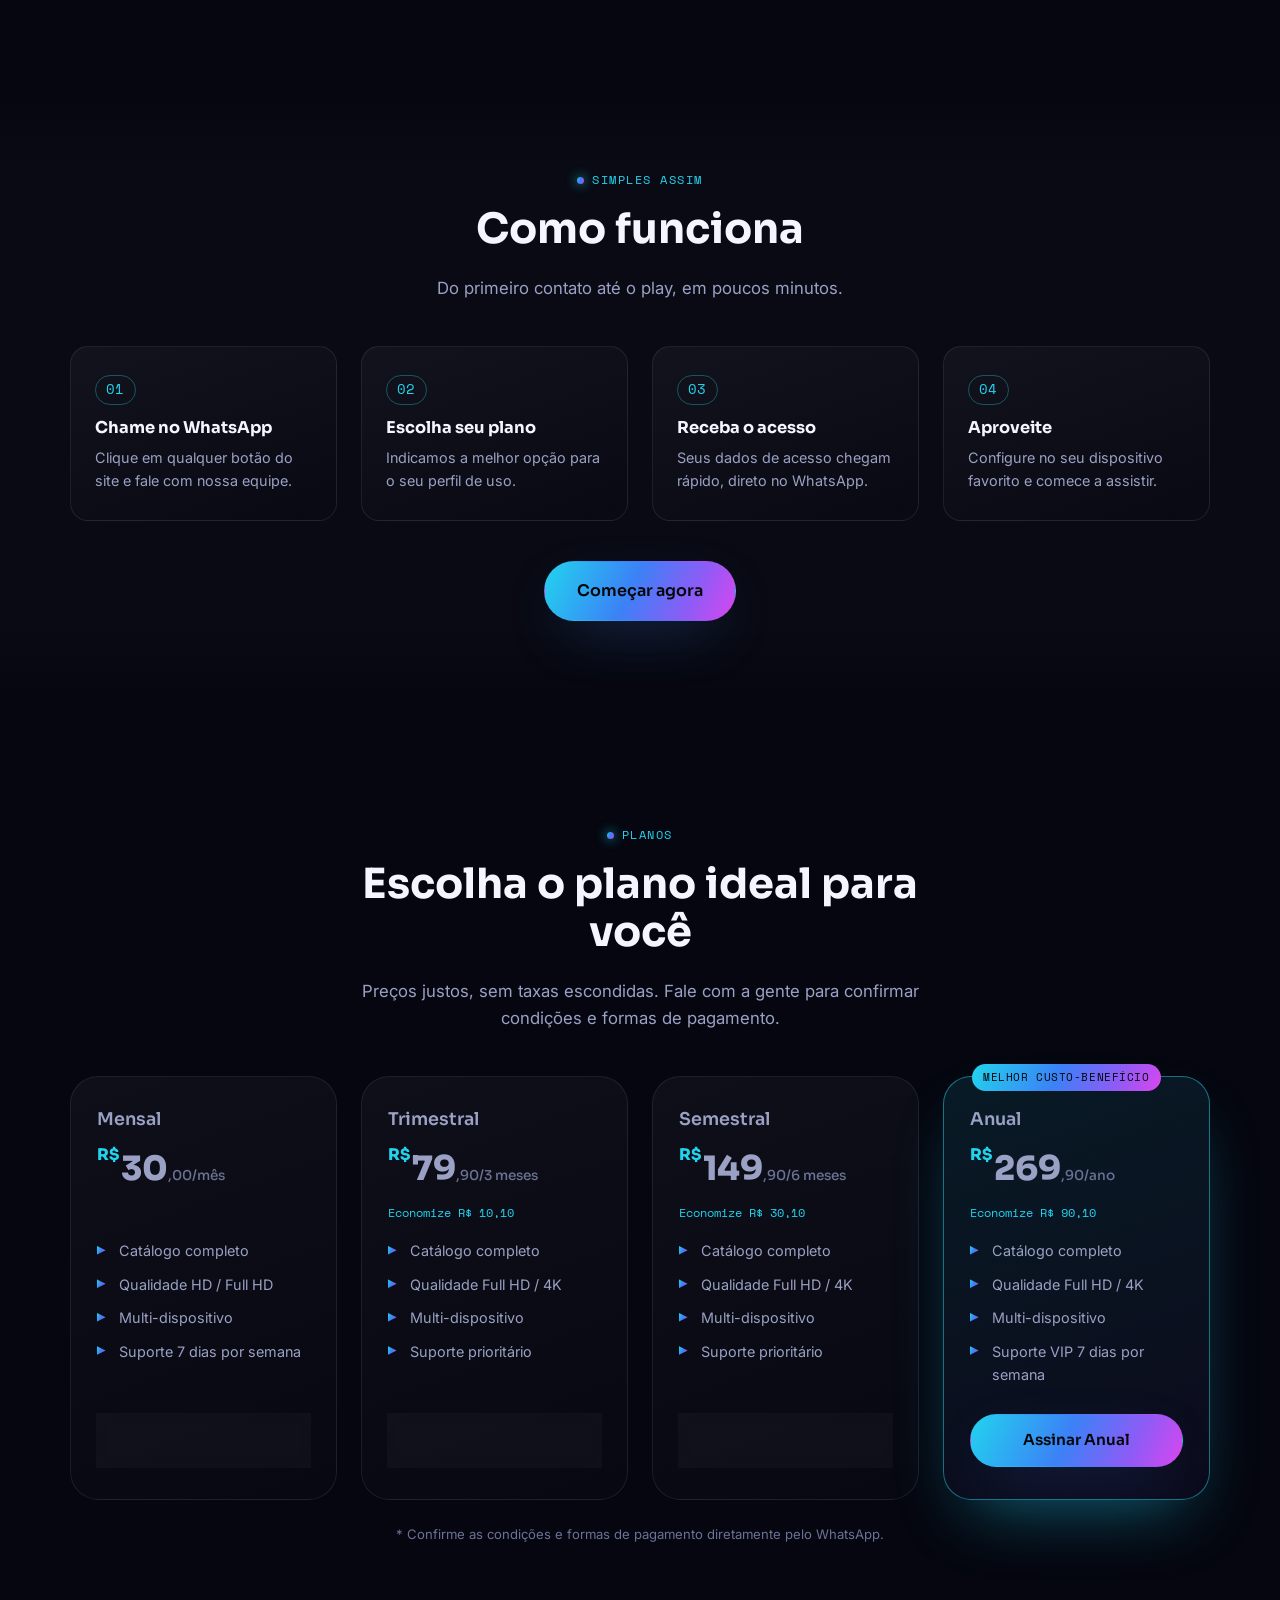
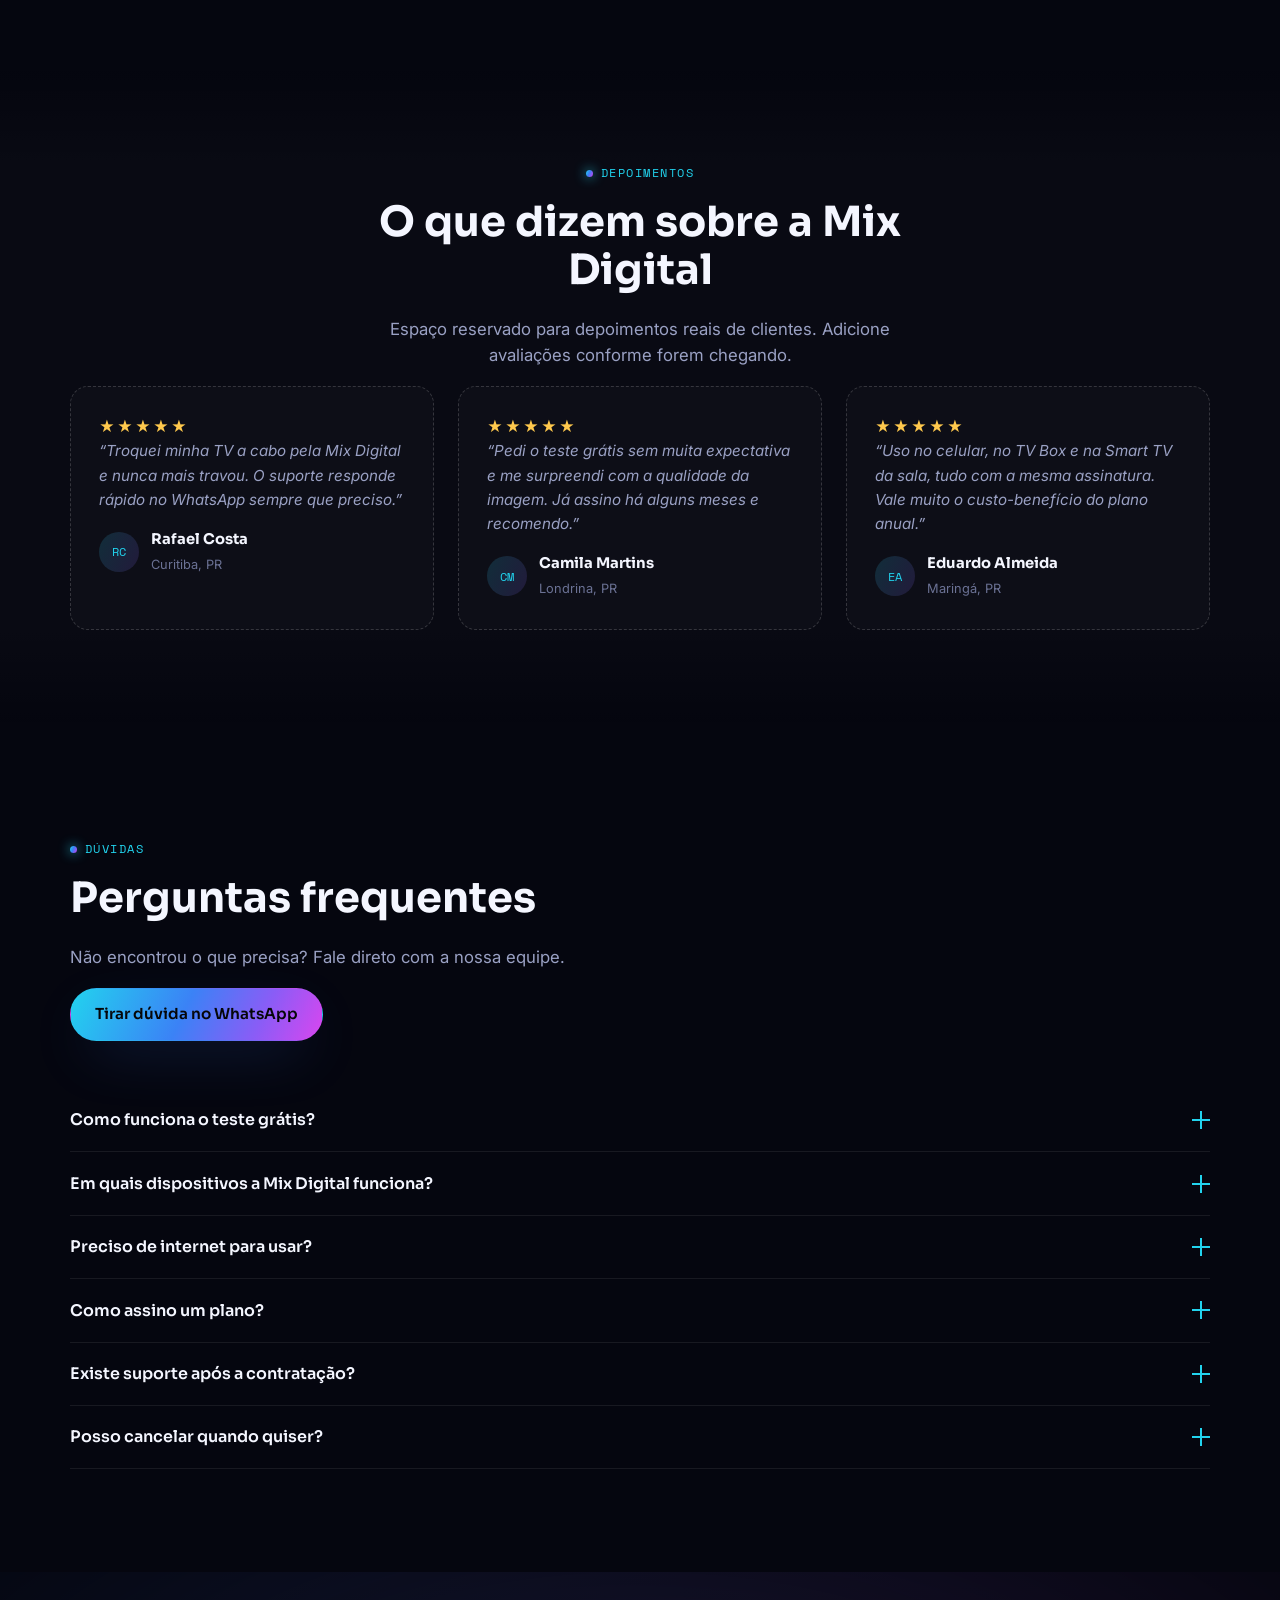
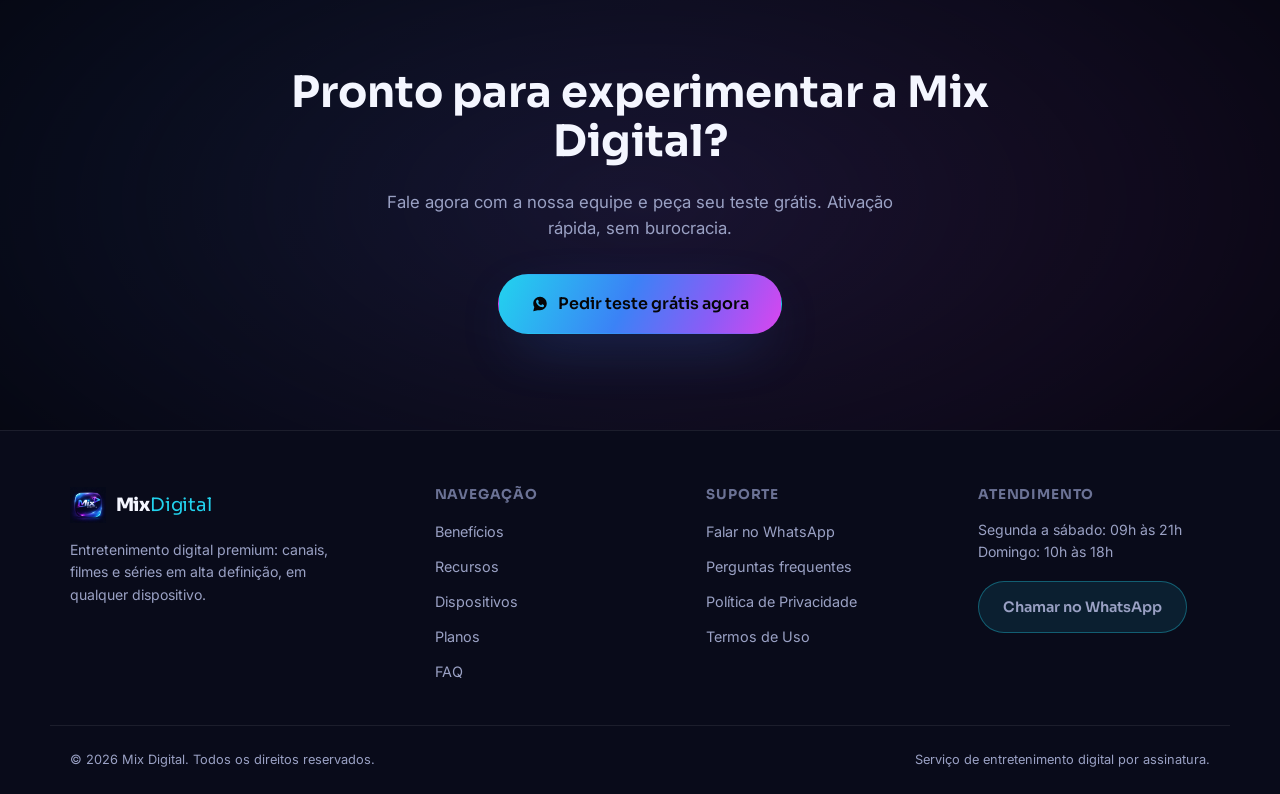
==== commit 8b5e5148: "Add files via upload" ====
--- a/index.html
+++ b/index.html
@@ -179,11 +179,29 @@
       </div>
 
       <div class="hero-visual reveal" aria-hidden="true">
-        <div class="orb-frame">
-          <div class="orb-glass">
-            <img src="logo-256.webp" alt="" width="120" height="120" loading="eager">
-            <div class="orb-pulse"></div>
-          </div>
+        <div class="tv-mockup">
+          <div class="tv-frame">
+            <div class="tv-screen">
+              <div class="tv-topbar">
+                <span class="tv-brand">
+                  <img src="logo-256.webp" width="20" height="20" alt="" loading="eager">
+                  Mix Digital
+                </span>
+                <span class="tv-live"><span class="tv-live-dot"></span>AO VIVO</span>
+              </div>
+              <div class="tv-grid">
+                <div class="tv-tile tv-tile-featured tone-a"><span class="tv-play"></span></div>
+                <div class="tv-tile tone-b"></div>
+                <div class="tv-tile tone-c"></div>
+                <div class="tv-tile tone-d"></div>
+                <div class="tv-tile tone-e"></div>
+                <div class="tv-tile tone-f"></div>
+              </div>
+            </div>
+          </div>
+          <div class="tv-stand" aria-hidden="true"></div>
+          <div class="tv-shadow" aria-hidden="true"></div>
+
           <div class="orb-chip chip-a">4K Ultra HD</div>
           <div class="orb-chip chip-b">Zero travamentos</div>
           <div class="orb-chip chip-c">Multi-dispositivo</div>
--- a/style.css
+++ b/style.css
@@ -321,28 +321,86 @@
 .hero-trust p { margin: 0; font-size: .88rem; color: var(--text-faint); }
 .stars { color: #ffc94d; letter-spacing: 2px; font-size: .95rem; }
 
-.hero-visual { display: flex; justify-content: center; }
-.orb-frame { position: relative; width: min(320px, 78vw); aspect-ratio: 1; }
-.orb-glass {
+.hero-visual { display: flex; justify-content: center; padding: 1rem 0; }
+
+.tv-mockup { position: relative; width: min(440px, 88vw); }
+
+.tv-frame {
   position: relative;
-  width: 100%; height: 100%;
-  border-radius: 32%;
-  background: linear-gradient(160deg, rgba(255,255,255,.08), rgba(255,255,255,.015));
+  border-radius: 20px;
+  padding: 12px;
+  background: linear-gradient(155deg, #12162e, #05060f);
   border: 1px solid var(--border-strong);
-  backdrop-filter: blur(8px);
+  box-shadow: 0 40px 100px -30px rgba(59,130,246,.45), inset 0 0 0 1px rgba(255,255,255,.03);
+  animation: float 6s ease-in-out infinite;
+}
+
+.tv-screen {
+  position: relative;
+  border-radius: 11px;
+  background: linear-gradient(160deg, #0a0d20, #05060f);
+  border: 1px solid rgba(255,255,255,.06);
+  padding: 14px;
+  aspect-ratio: 16 / 10;
+  display: flex;
+  flex-direction: column;
+  gap: 10px;
+  overflow: hidden;
+}
+
+.tv-topbar { display: flex; align-items: center; justify-content: space-between; }
+.tv-brand { display: flex; align-items: center; gap: 6px; font-family: var(--font-display); font-weight: 700; font-size: .78rem; color: var(--text); }
+.tv-brand img { border-radius: 5px; }
+.tv-live { display: flex; align-items: center; gap: 5px; font-family: var(--font-mono); font-size: .65rem; letter-spacing: .06em; color: var(--magenta); }
+.tv-live-dot { width: 6px; height: 6px; border-radius: 50%; background: var(--magenta); box-shadow: 0 0 8px var(--magenta); animation: blink 1.6s ease-in-out infinite; }
+@keyframes blink { 0%, 100% { opacity: 1; } 50% { opacity: .3; } }
+
+.tv-grid {
+  flex: 1;
+  display: grid;
+  grid-template-columns: 1.4fr 1fr 1fr;
+  grid-template-rows: 1fr 1fr;
+  gap: 8px;
+}
+.tv-tile { border-radius: 9px; position: relative; border: 1px solid rgba(255,255,255,.06); }
+.tv-tile-featured { grid-row: 1 / 3; display: flex; align-items: center; justify-content: center; }
+
+.tv-play {
+  width: 32px; height: 32px;
+  border-radius: 50%;
+  background: rgba(5,6,15,.55);
+  border: 1px solid rgba(255,255,255,.28);
   display: flex; align-items: center; justify-content: center;
-  box-shadow: 0 30px 90px -20px rgba(59,130,246,.4), inset 0 0 40px rgba(139,92,246,.12);
-  animation: float 6s ease-in-out infinite;
-}
-.orb-glass img { border-radius: 24%; }
-.orb-pulse {
-  position: absolute; inset: -14%;
-  border-radius: 32%;
-  border: 1px solid rgba(34,211,238,.35);
-  animation: pulse 3.2s ease-out infinite;
-}
-@keyframes float { 0%, 100% { transform: translateY(0); } 50% { transform: translateY(-14px); } }
-@keyframes pulse { 0% { opacity: .8; transform: scale(.96);} 100% { opacity: 0; transform: scale(1.18); } }
+}
+.tv-play::before {
+  content: "";
+  border-style: solid;
+  border-width: 6px 0 6px 10px;
+  border-color: transparent transparent transparent #fff;
+  margin-left: 3px;
+}
+
+.tone-a { background: linear-gradient(160deg, rgba(59,130,246,.55), rgba(34,211,238,.18)); }
+.tone-b { background: linear-gradient(160deg, rgba(139,92,246,.55), rgba(217,70,239,.18)); }
+.tone-c { background: linear-gradient(160deg, rgba(217,70,239,.5), rgba(59,130,246,.15)); }
+.tone-d { background: linear-gradient(160deg, rgba(34,211,238,.5), rgba(139,92,246,.15)); }
+.tone-e { background: linear-gradient(160deg, rgba(59,130,246,.4), rgba(217,70,239,.18)); }
+.tone-f { background: linear-gradient(160deg, rgba(139,92,246,.4), rgba(34,211,238,.18)); }
+
+.tv-stand {
+  width: 84px; height: 12px;
+  margin: 10px auto 0;
+  background: linear-gradient(160deg, #171b36, #090b1a);
+  clip-path: polygon(15% 0, 85% 0, 100% 100%, 0 100%);
+}
+.tv-shadow {
+  width: 55%; height: 16px;
+  margin: 4px auto 0;
+  background: radial-gradient(closest-side, rgba(59,130,246,.35), transparent 72%);
+  filter: blur(6px);
+}
+
+@keyframes float { 0%, 100% { transform: translateY(0); } 50% { transform: translateY(-12px); } }
 
 .orb-chip {
   position: absolute;
@@ -350,16 +408,22 @@
   font-family: var(--font-mono);
   font-size: .72rem;
   letter-spacing: .02em;
-  background: rgba(10,12,28,.85);
+  background: rgba(10,12,28,.9);
   border: 1px solid var(--border-strong);
   border-radius: 999px;
   backdrop-filter: blur(6px);
   white-space: nowrap;
 }
-.chip-a { top: 6%; left: -8%; color: var(--cyan); animation: floatChip 5s ease-in-out infinite; }
-.chip-b { bottom: 12%; right: -12%; color: var(--magenta); animation: floatChip 5.6s ease-in-out infinite 0.4s; }
-.chip-c { bottom: -6%; left: 12%; color: var(--violet); animation: floatChip 6.2s ease-in-out infinite 0.8s; }
+.chip-a { top: -4%; left: -8%; color: var(--cyan); animation: floatChip 5s ease-in-out infinite; }
+.chip-b { top: 34%; right: -12%; color: var(--magenta); animation: floatChip 5.6s ease-in-out infinite 0.4s; }
+.chip-c { bottom: 6%; left: 4%; color: var(--violet); animation: floatChip 6.2s ease-in-out infinite 0.8s; }
 @keyframes floatChip { 0%, 100% { transform: translateY(0); } 50% { transform: translateY(-8px); } }
+
+@media (max-width: 480px) {
+  .chip-a, .chip-b, .chip-c { font-size: .64rem; padding: .4rem .65rem; }
+  .chip-a { left: -2%; }
+  .chip-b { right: -2%; }
+}
 
 /* ---------------------------------------------------------------
    8. CARDS DE BENEFÍCIO
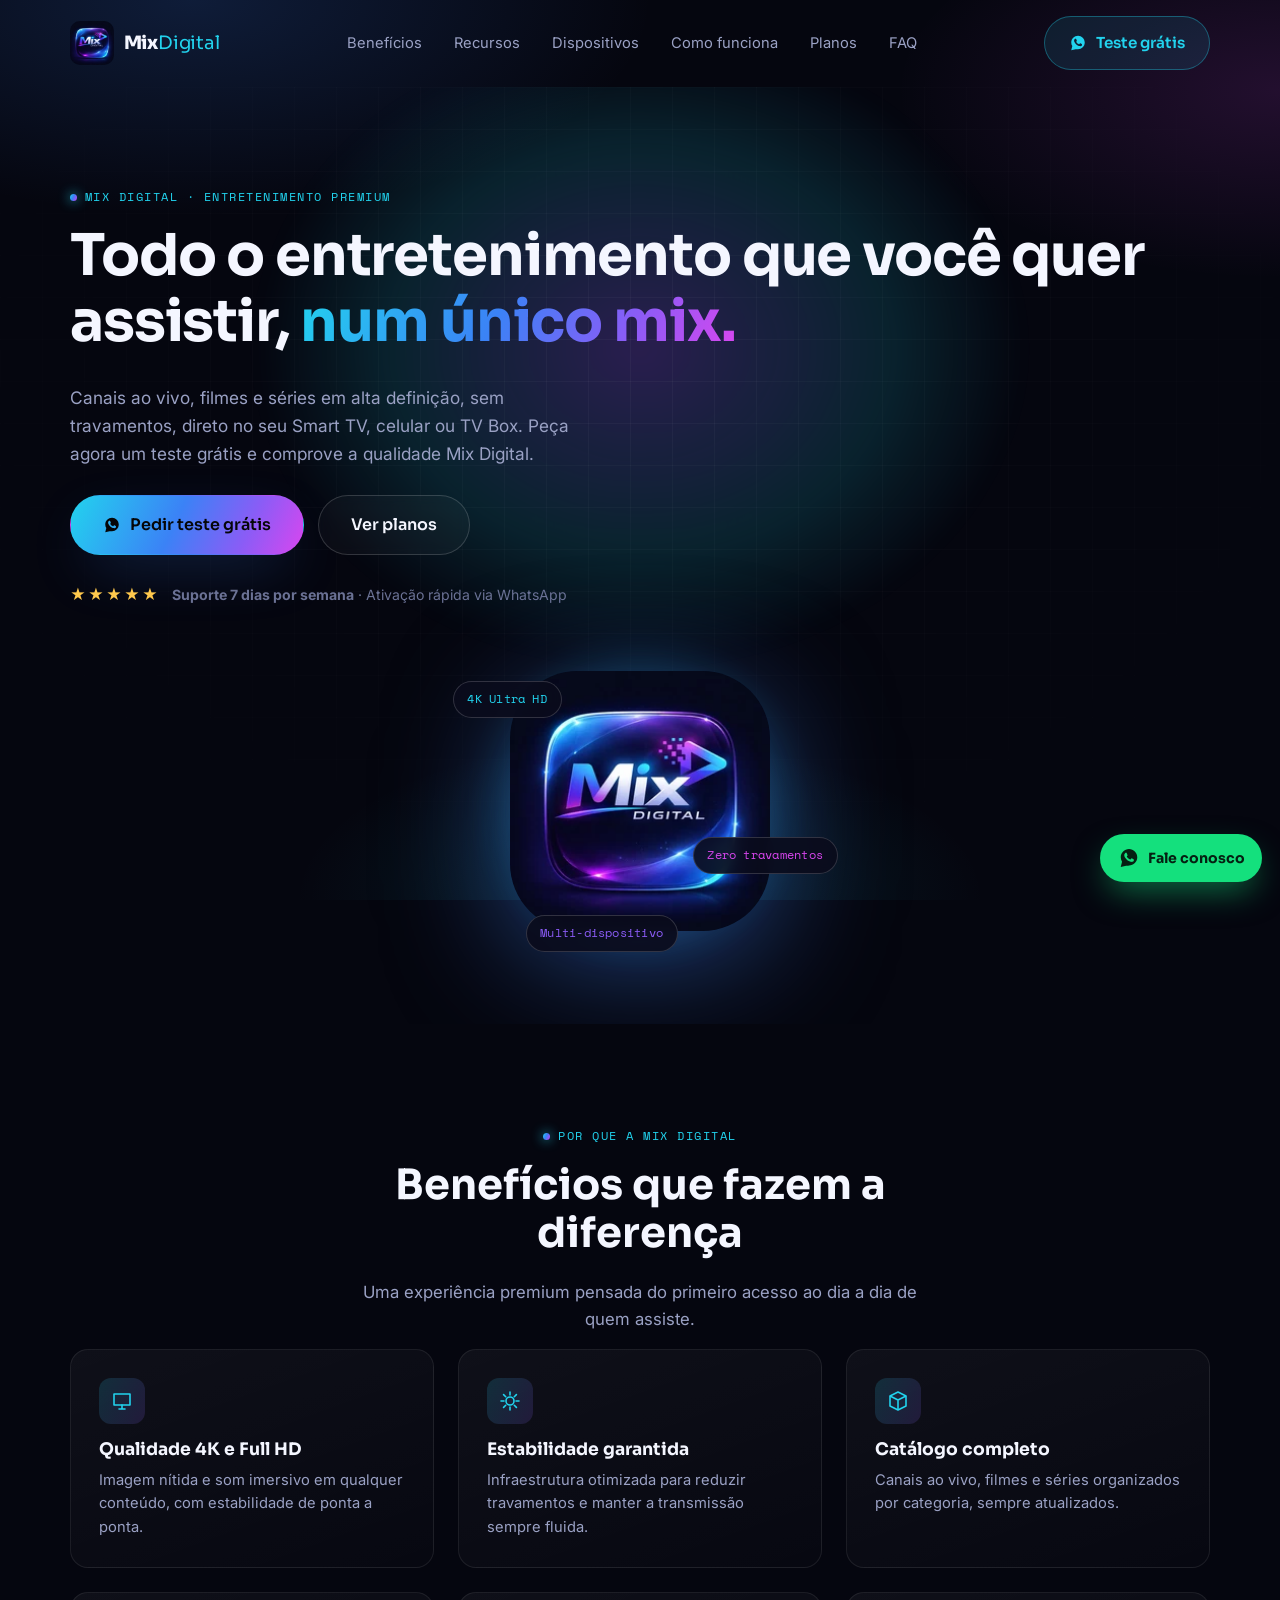
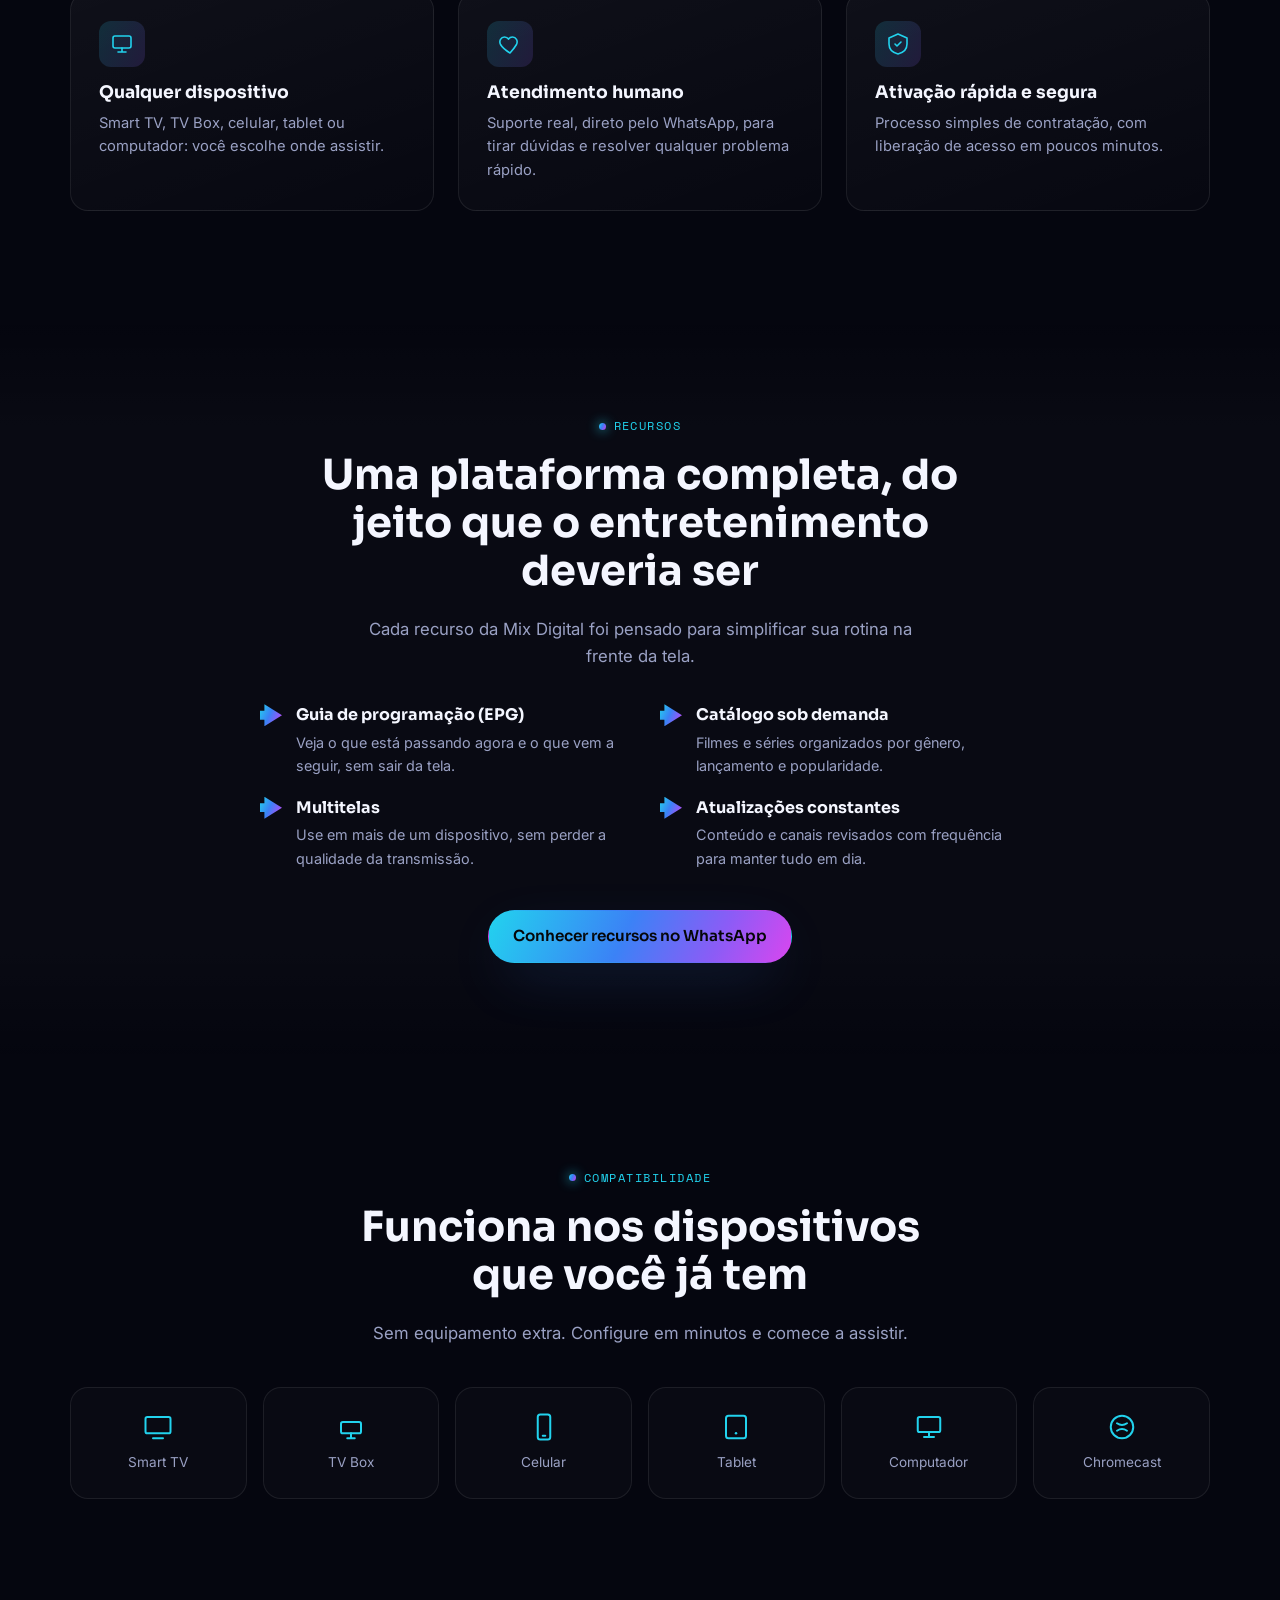
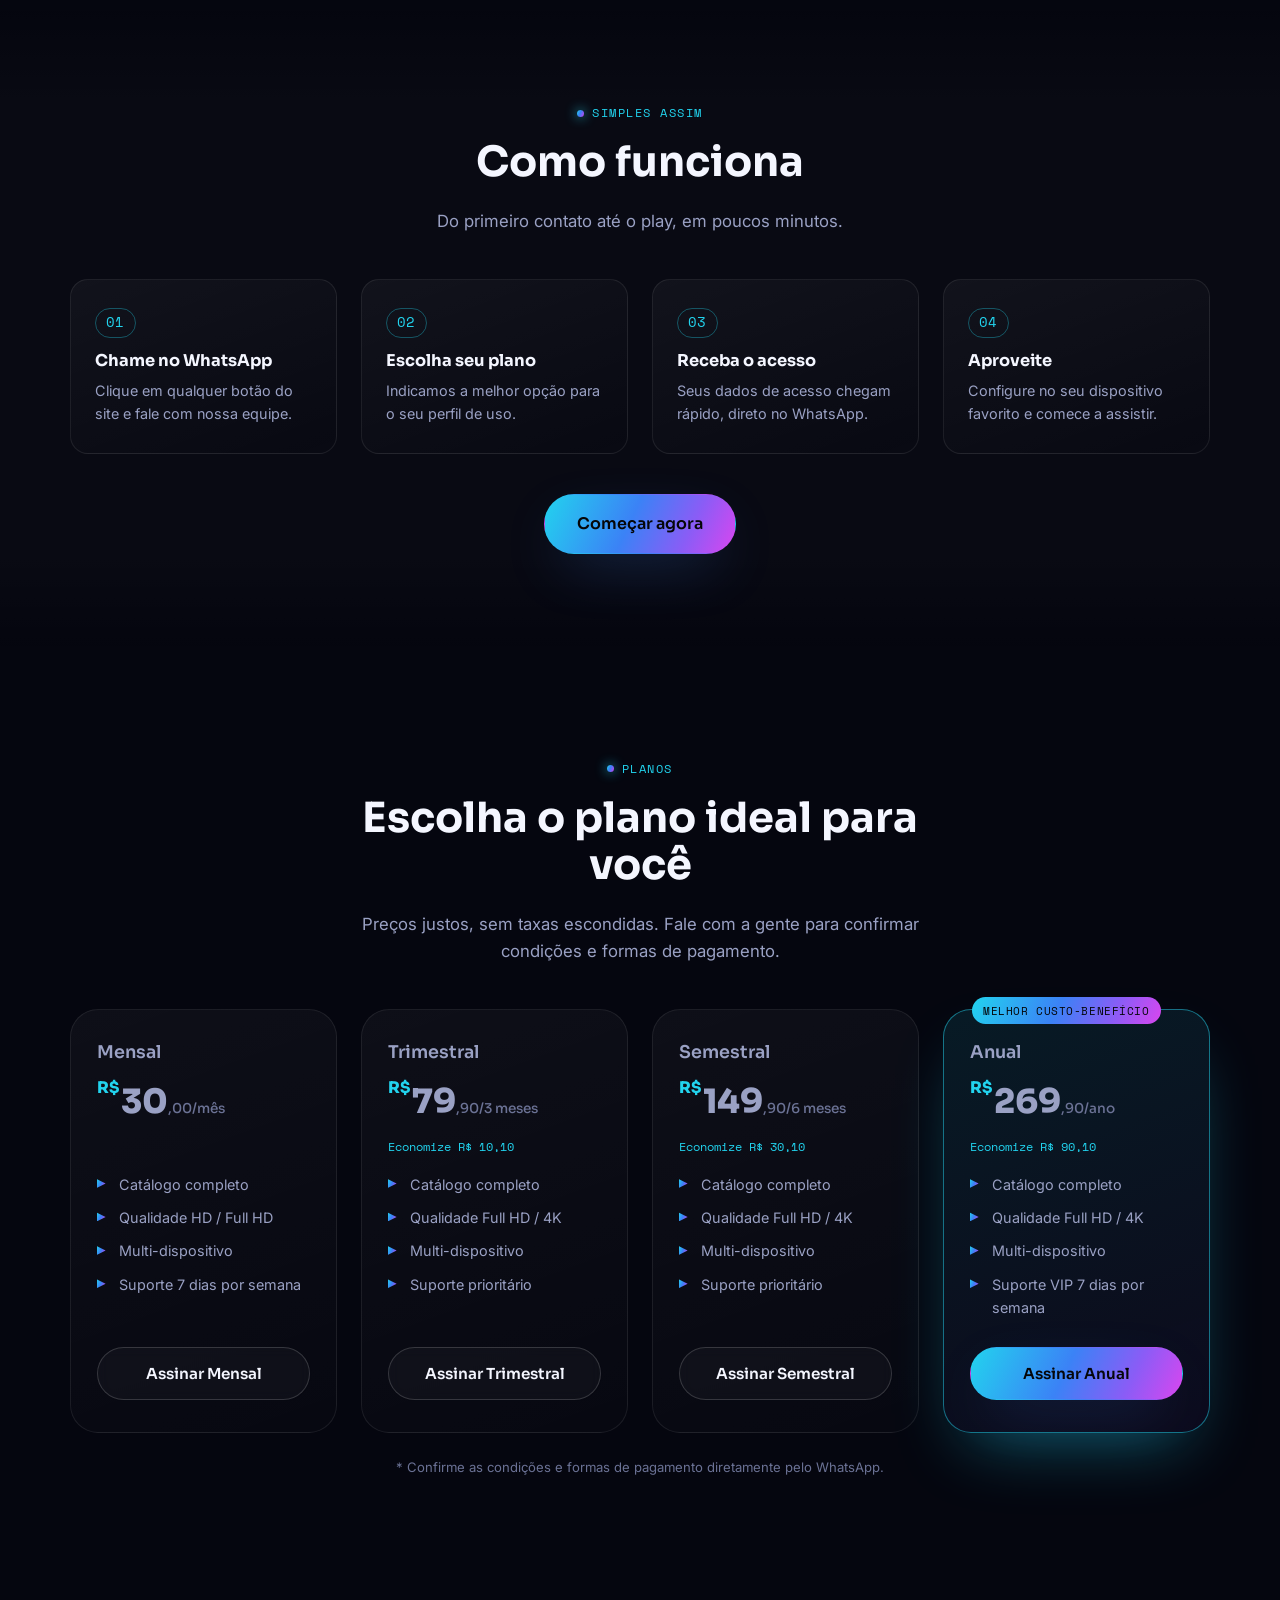
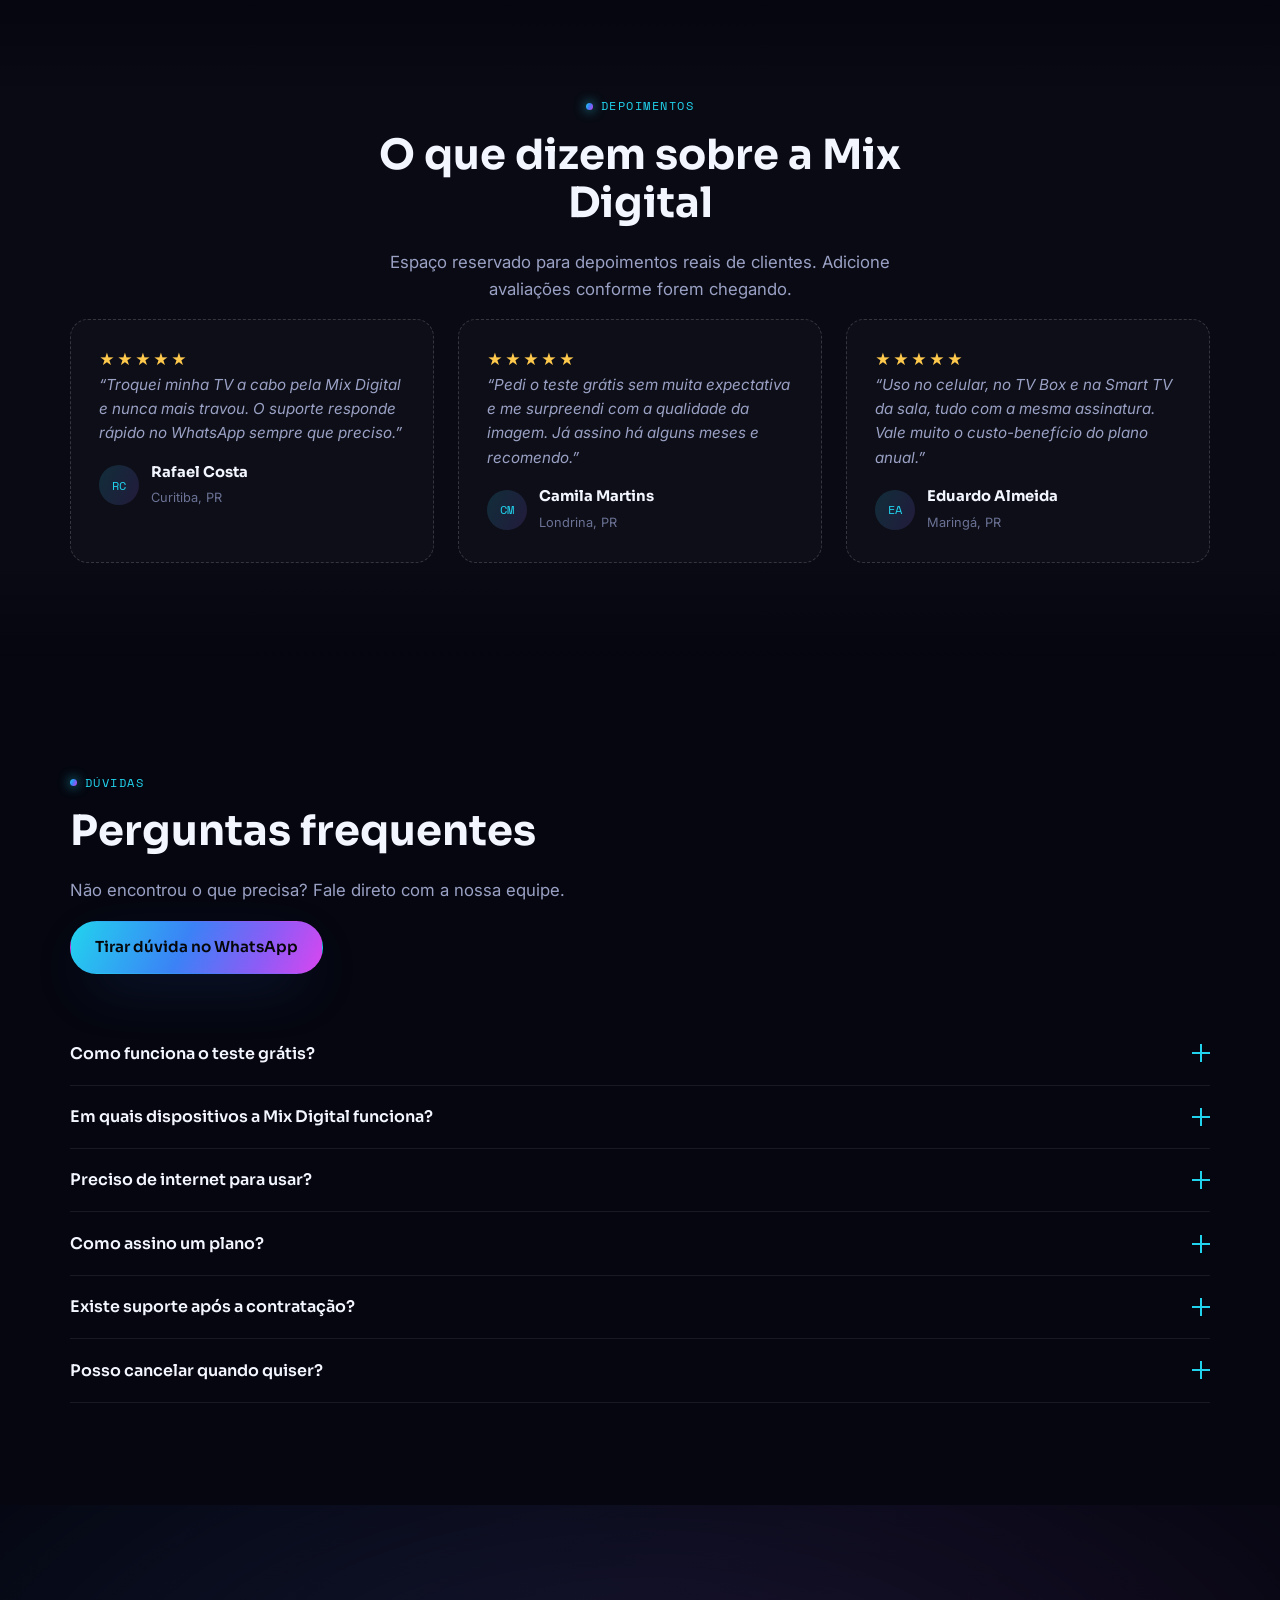
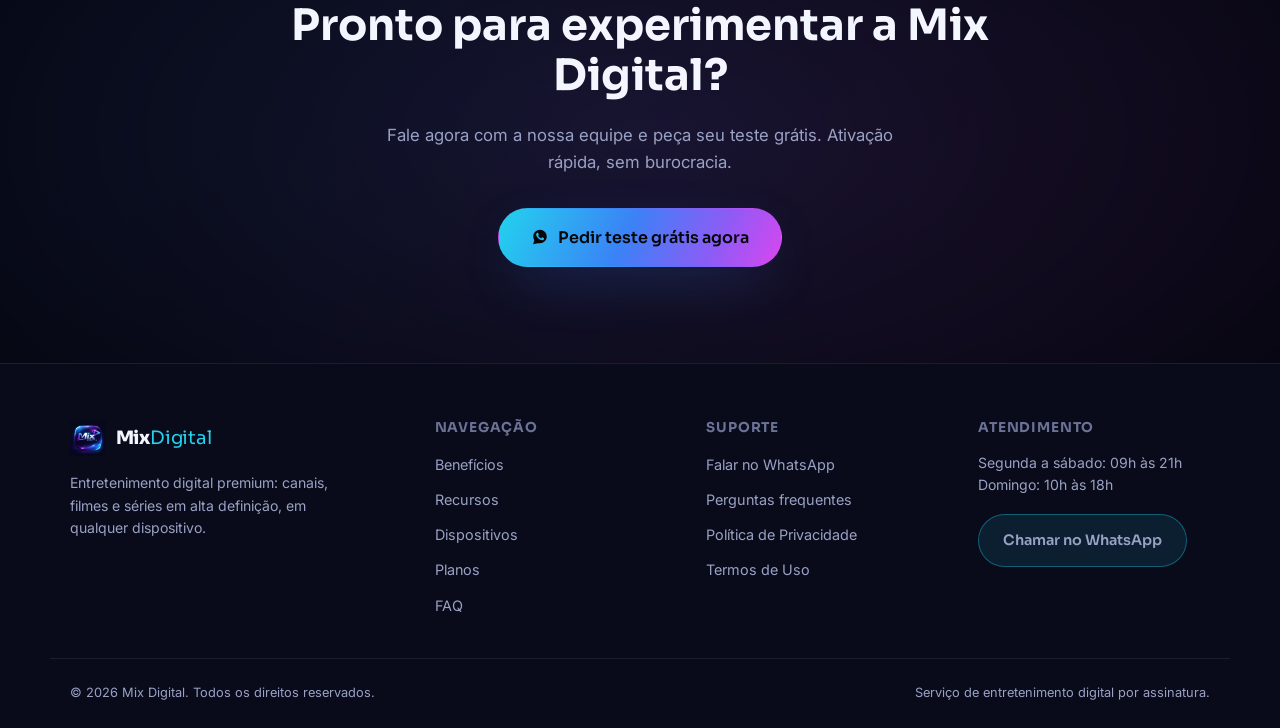
==== commit e2cc4429: "Add files via upload" ====
--- a/index.html
+++ b/index.html
@@ -179,28 +179,9 @@
       </div>
 
       <div class="hero-visual reveal" aria-hidden="true">
-        <div class="tv-mockup">
-          <div class="tv-frame">
-            <div class="tv-screen">
-              <div class="tv-topbar">
-                <span class="tv-brand">
-                  <img src="logo-256.webp" width="20" height="20" alt="" loading="eager">
-                  Mix Digital
-                </span>
-                <span class="tv-live"><span class="tv-live-dot"></span>AO VIVO</span>
-              </div>
-              <div class="tv-grid">
-                <div class="tv-tile tv-tile-featured tone-a"><span class="tv-play"></span></div>
-                <div class="tv-tile tone-b"></div>
-                <div class="tv-tile tone-c"></div>
-                <div class="tv-tile tone-d"></div>
-                <div class="tv-tile tone-e"></div>
-                <div class="tv-tile tone-f"></div>
-              </div>
-            </div>
-          </div>
-          <div class="tv-stand" aria-hidden="true"></div>
-          <div class="tv-shadow" aria-hidden="true"></div>
+        <div class="logo-showcase">
+          <div class="logo-glow" aria-hidden="true"></div>
+          <img src="logo-256.webp" width="240" height="240" alt="Mix Digital" loading="eager" class="logo-showcase-img">
 
           <div class="orb-chip chip-a">4K Ultra HD</div>
           <div class="orb-chip chip-b">Zero travamentos</div>
--- a/style.css
+++ b/style.css
@@ -323,84 +323,24 @@
 
 .hero-visual { display: flex; justify-content: center; padding: 1rem 0; }
 
-.tv-mockup { position: relative; width: min(440px, 88vw); }
-
-.tv-frame {
-  position: relative;
-  border-radius: 20px;
-  padding: 12px;
-  background: linear-gradient(155deg, #12162e, #05060f);
-  border: 1px solid var(--border-strong);
-  box-shadow: 0 40px 100px -30px rgba(59,130,246,.45), inset 0 0 0 1px rgba(255,255,255,.03);
+.logo-showcase { position: relative; width: min(260px, 62vw); }
+
+.logo-glow {
+  position: absolute;
+  inset: -30%;
+  background: radial-gradient(closest-side, rgba(139,92,246,.4), rgba(34,211,238,.18) 55%, transparent 75%);
+  filter: blur(18px);
+  z-index: -1;
+}
+
+.logo-showcase-img {
+  width: 100%;
+  border-radius: 26%;
   animation: float 6s ease-in-out infinite;
-}
-
-.tv-screen {
-  position: relative;
-  border-radius: 11px;
-  background: linear-gradient(160deg, #0a0d20, #05060f);
-  border: 1px solid rgba(255,255,255,.06);
-  padding: 14px;
-  aspect-ratio: 16 / 10;
-  display: flex;
-  flex-direction: column;
-  gap: 10px;
-  overflow: hidden;
-}
-
-.tv-topbar { display: flex; align-items: center; justify-content: space-between; }
-.tv-brand { display: flex; align-items: center; gap: 6px; font-family: var(--font-display); font-weight: 700; font-size: .78rem; color: var(--text); }
-.tv-brand img { border-radius: 5px; }
-.tv-live { display: flex; align-items: center; gap: 5px; font-family: var(--font-mono); font-size: .65rem; letter-spacing: .06em; color: var(--magenta); }
-.tv-live-dot { width: 6px; height: 6px; border-radius: 50%; background: var(--magenta); box-shadow: 0 0 8px var(--magenta); animation: blink 1.6s ease-in-out infinite; }
-@keyframes blink { 0%, 100% { opacity: 1; } 50% { opacity: .3; } }
-
-.tv-grid {
-  flex: 1;
-  display: grid;
-  grid-template-columns: 1.4fr 1fr 1fr;
-  grid-template-rows: 1fr 1fr;
-  gap: 8px;
-}
-.tv-tile { border-radius: 9px; position: relative; border: 1px solid rgba(255,255,255,.06); }
-.tv-tile-featured { grid-row: 1 / 3; display: flex; align-items: center; justify-content: center; }
-
-.tv-play {
-  width: 32px; height: 32px;
-  border-radius: 50%;
-  background: rgba(5,6,15,.55);
-  border: 1px solid rgba(255,255,255,.28);
-  display: flex; align-items: center; justify-content: center;
-}
-.tv-play::before {
-  content: "";
-  border-style: solid;
-  border-width: 6px 0 6px 10px;
-  border-color: transparent transparent transparent #fff;
-  margin-left: 3px;
-}
-
-.tone-a { background: linear-gradient(160deg, rgba(59,130,246,.55), rgba(34,211,238,.18)); }
-.tone-b { background: linear-gradient(160deg, rgba(139,92,246,.55), rgba(217,70,239,.18)); }
-.tone-c { background: linear-gradient(160deg, rgba(217,70,239,.5), rgba(59,130,246,.15)); }
-.tone-d { background: linear-gradient(160deg, rgba(34,211,238,.5), rgba(139,92,246,.15)); }
-.tone-e { background: linear-gradient(160deg, rgba(59,130,246,.4), rgba(217,70,239,.18)); }
-.tone-f { background: linear-gradient(160deg, rgba(139,92,246,.4), rgba(34,211,238,.18)); }
-
-.tv-stand {
-  width: 84px; height: 12px;
-  margin: 10px auto 0;
-  background: linear-gradient(160deg, #171b36, #090b1a);
-  clip-path: polygon(15% 0, 85% 0, 100% 100%, 0 100%);
-}
-.tv-shadow {
-  width: 55%; height: 16px;
-  margin: 4px auto 0;
-  background: radial-gradient(closest-side, rgba(59,130,246,.35), transparent 72%);
-  filter: blur(6px);
-}
-
-@keyframes float { 0%, 100% { transform: translateY(0); } 50% { transform: translateY(-12px); } }
+  filter: drop-shadow(0 25px 60px rgba(59,130,246,.5));
+}
+
+@keyframes float { 0%, 100% { transform: translateY(0); } 50% { transform: translateY(-14px); } }
 
 .orb-chip {
   position: absolute;
@@ -414,15 +354,15 @@
   backdrop-filter: blur(6px);
   white-space: nowrap;
 }
-.chip-a { top: -4%; left: -8%; color: var(--cyan); animation: floatChip 5s ease-in-out infinite; }
-.chip-b { top: 34%; right: -12%; color: var(--magenta); animation: floatChip 5.6s ease-in-out infinite 0.4s; }
-.chip-c { bottom: 6%; left: 4%; color: var(--violet); animation: floatChip 6.2s ease-in-out infinite 0.8s; }
+.chip-a { top: 4%; left: -22%; color: var(--cyan); animation: floatChip 5s ease-in-out infinite; }
+.chip-b { bottom: 22%; right: -26%; color: var(--magenta); animation: floatChip 5.6s ease-in-out infinite 0.4s; }
+.chip-c { bottom: -8%; left: 6%; color: var(--violet); animation: floatChip 6.2s ease-in-out infinite 0.8s; }
 @keyframes floatChip { 0%, 100% { transform: translateY(0); } 50% { transform: translateY(-8px); } }
 
 @media (max-width: 480px) {
   .chip-a, .chip-b, .chip-c { font-size: .64rem; padding: .4rem .65rem; }
-  .chip-a { left: -2%; }
-  .chip-b { right: -2%; }
+  .chip-a { left: -8%; }
+  .chip-b { right: -8%; }
 }
 
 /* ---------------------------------------------------------------
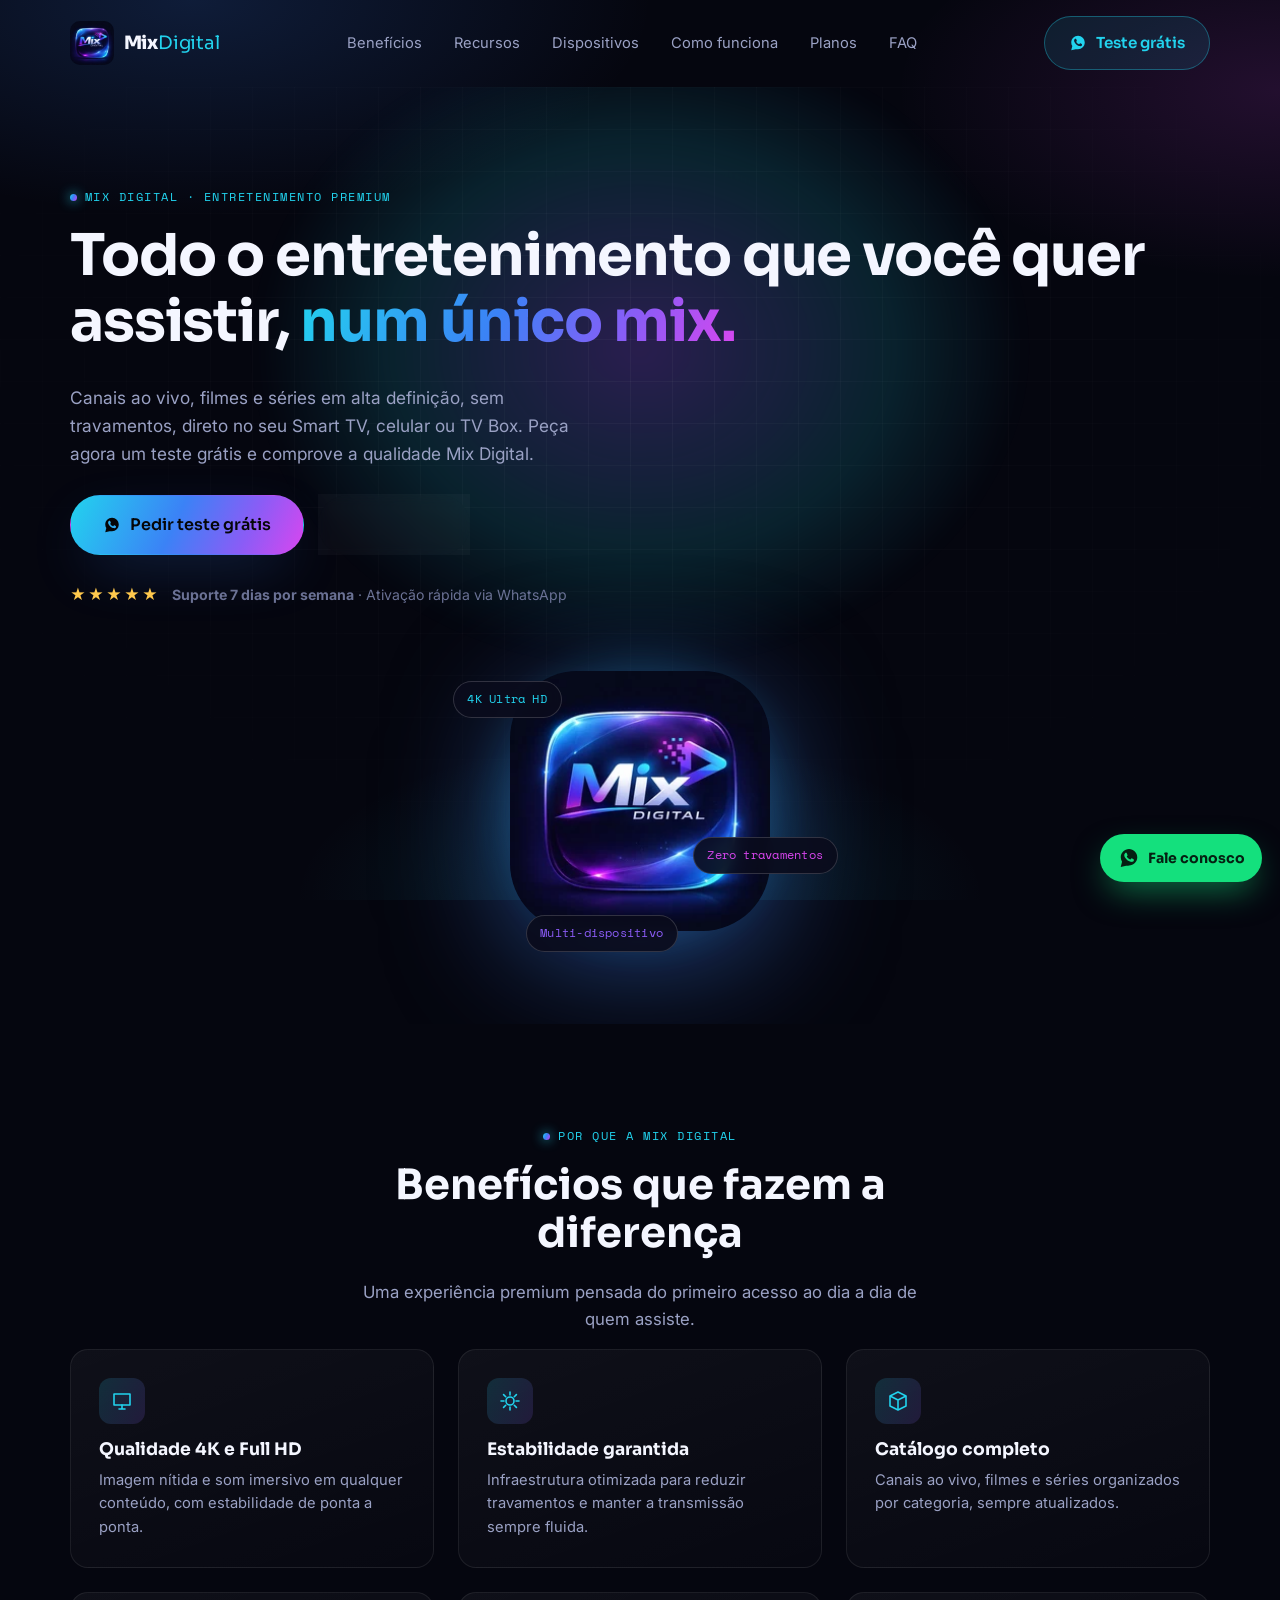
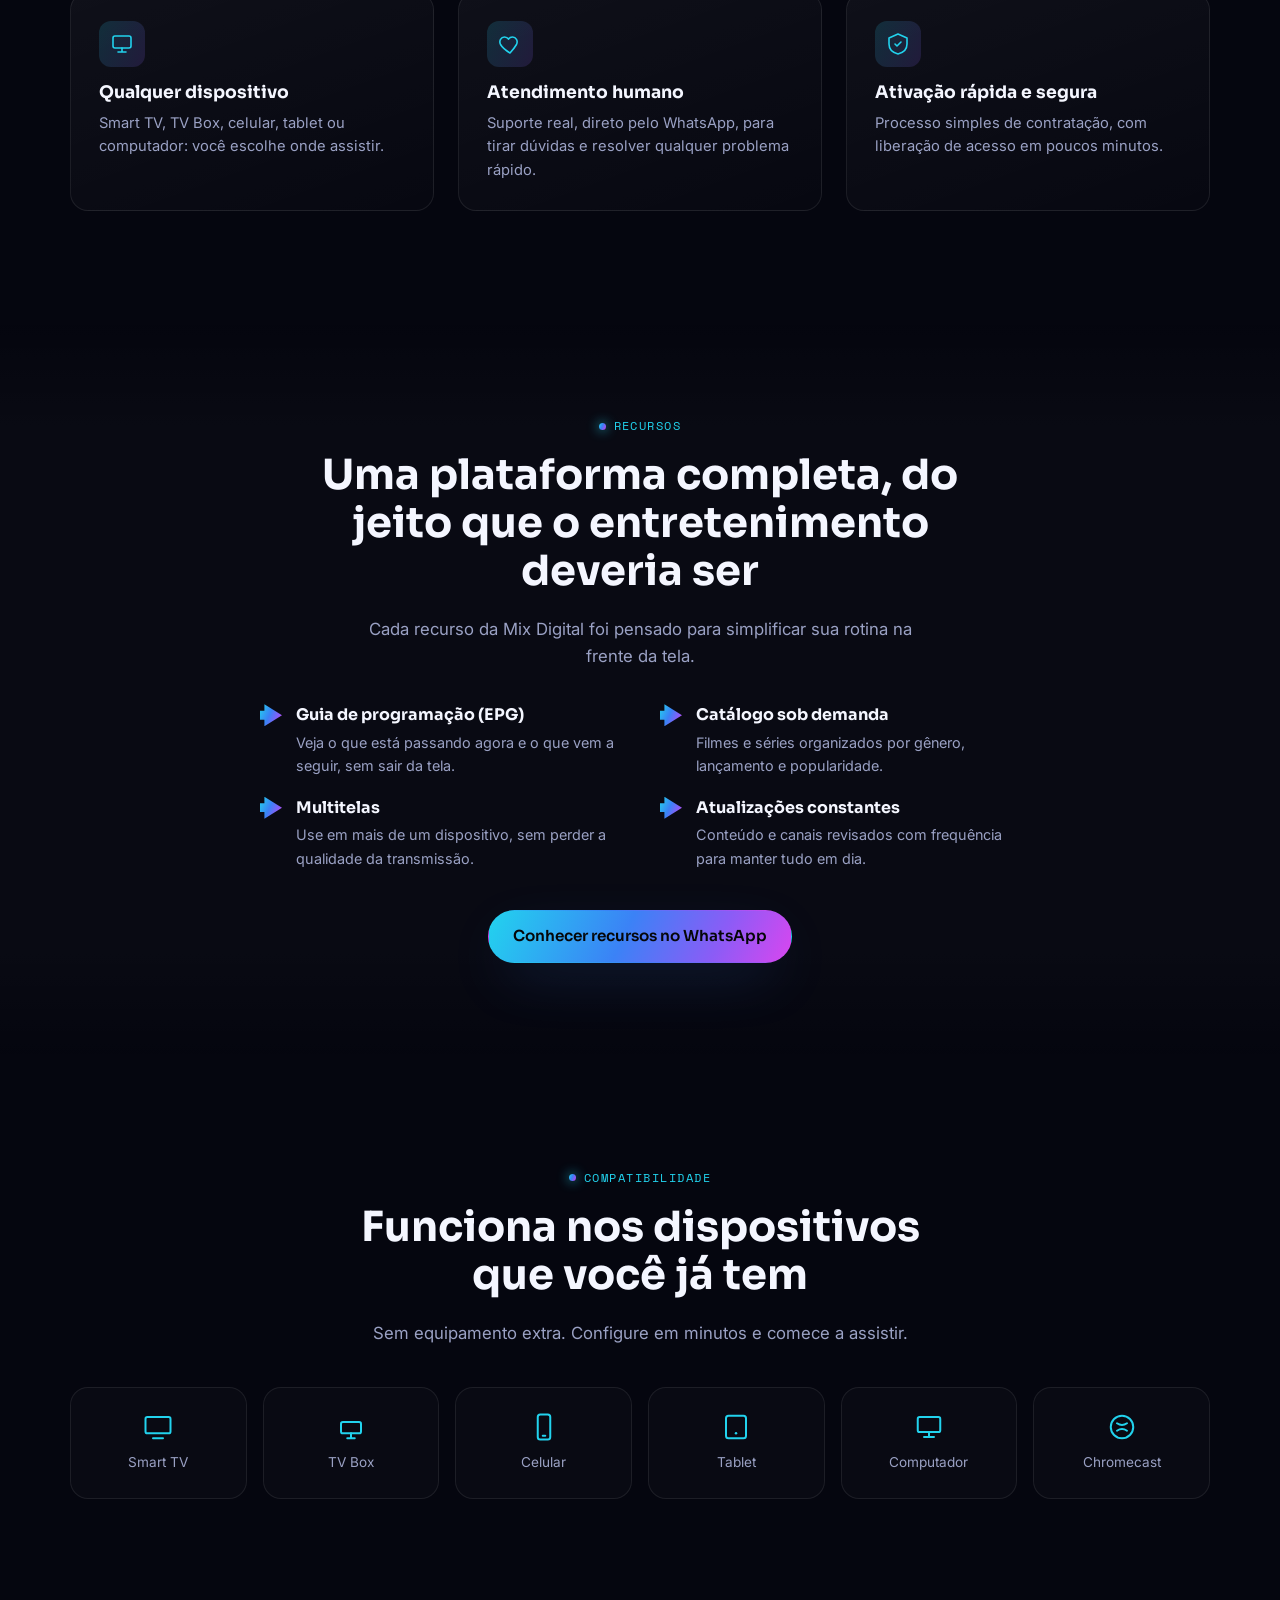
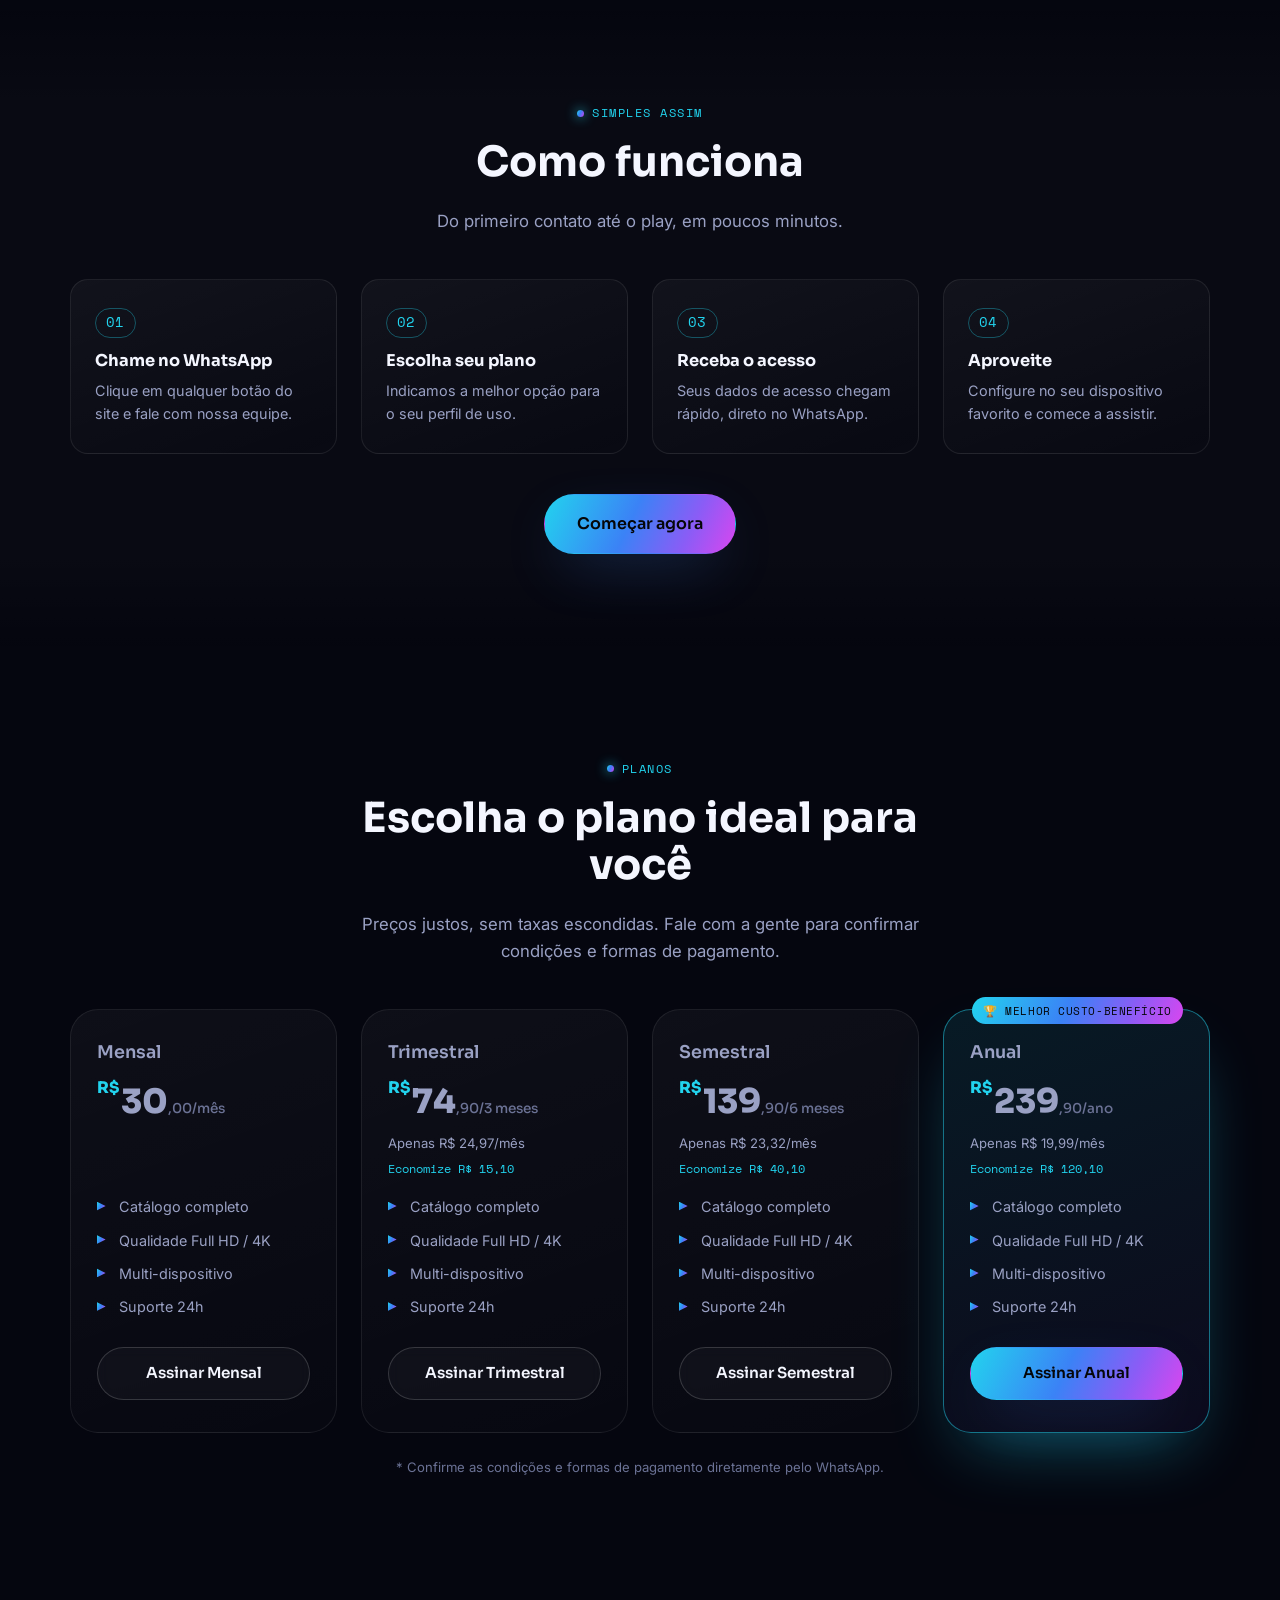
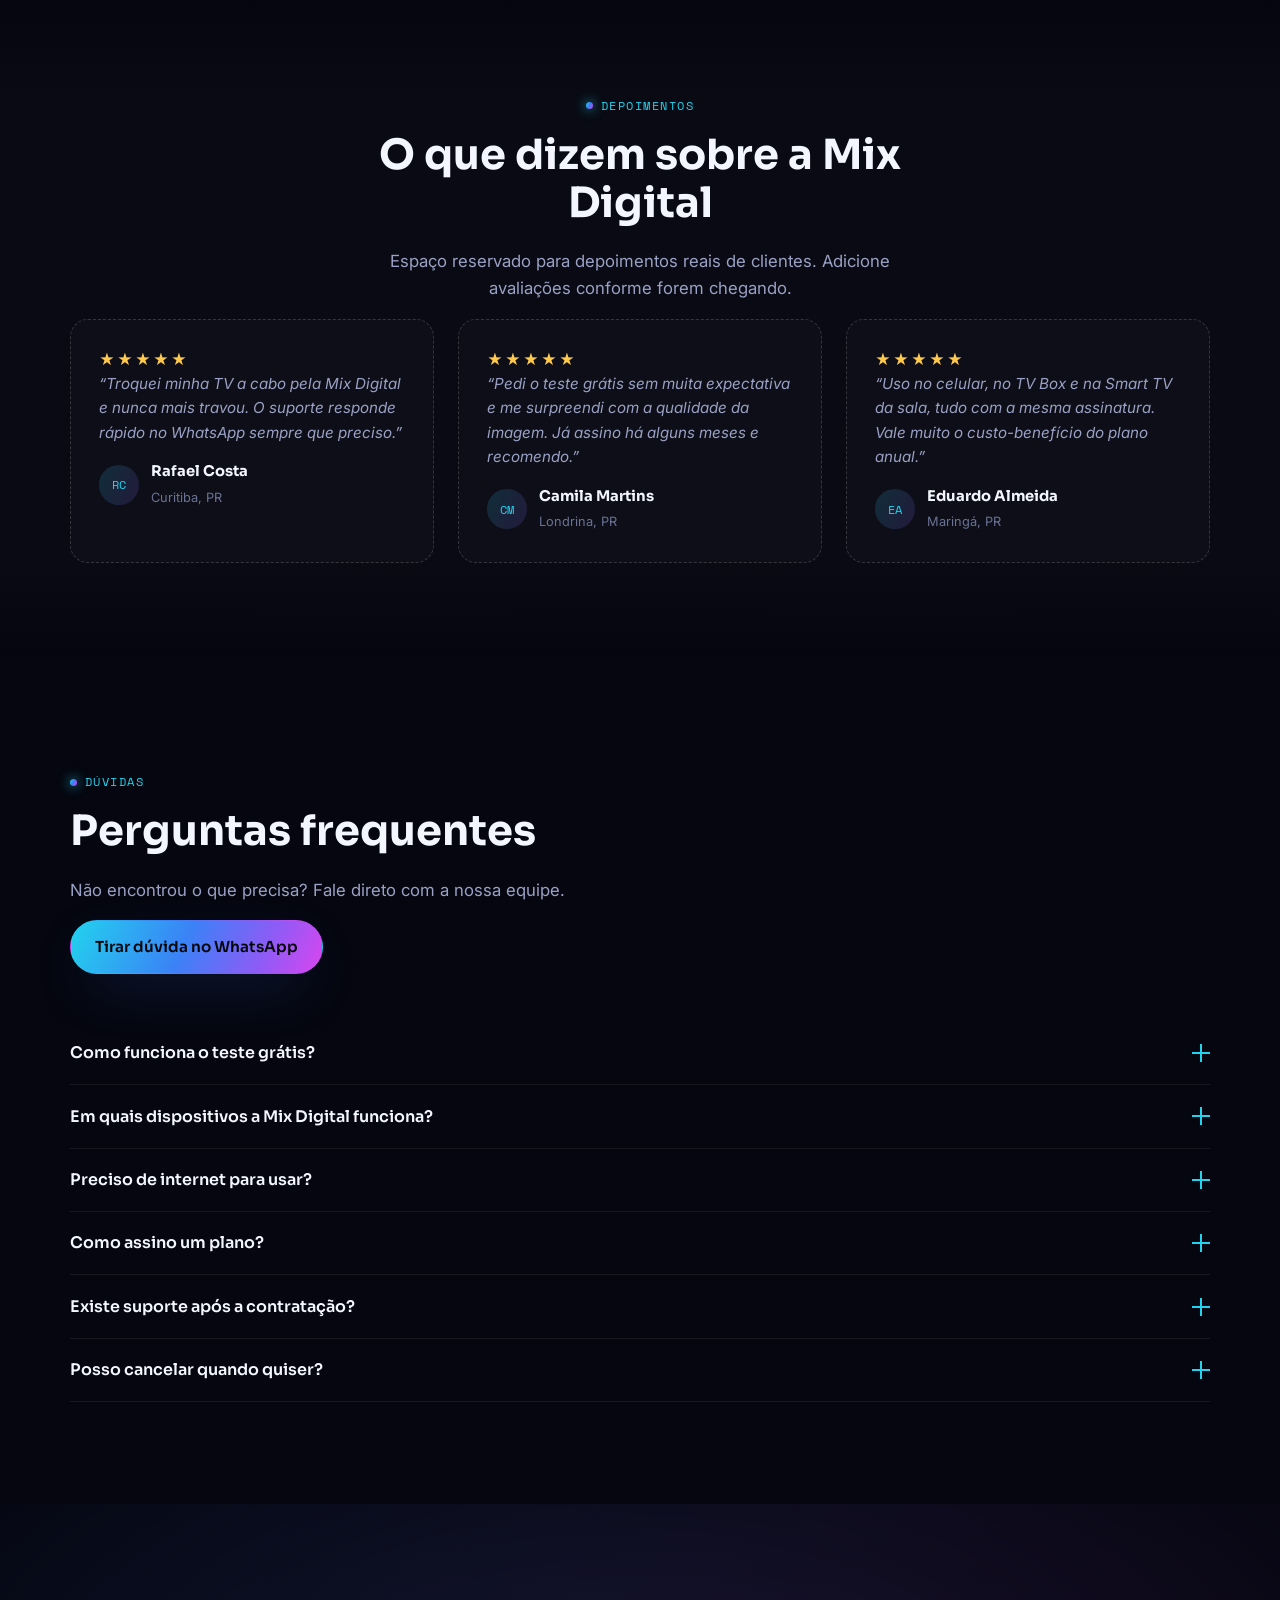
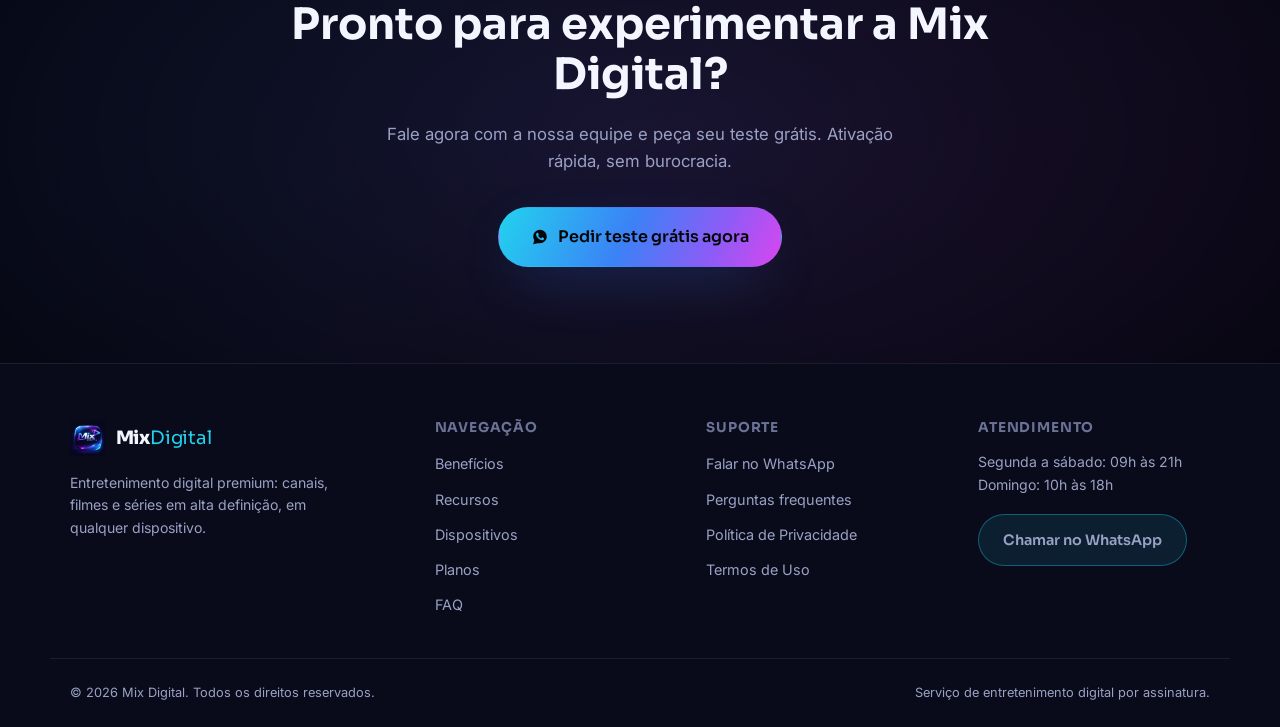
==== commit 5dcbeff8: "Add files via upload" ====
--- a/index.html
+++ b/index.html
@@ -364,52 +364,56 @@
         <article class="plan-card reveal">
           <h3>Mensal</h3>
           <p class="plan-price"><span>R$</span>30<small>,00/mês</small></p>
+          <p class="plan-per-month" aria-hidden="true">&nbsp;</p>
           <p class="plan-savings" aria-hidden="true">&nbsp;</p>
-          <ul class="plan-features">
-            <li>Catálogo completo</li>
-            <li>Qualidade HD / Full HD</li>
-            <li>Multi-dispositivo</li>
-            <li>Suporte 7 dias por semana</li>
-          </ul>
-          <a href="#" class="btn btn-ghost btn-block js-whatsapp" data-msg="Olá! Quero assinar o plano Mensal da Mix Digital." target="_blank" rel="noopener">Assinar Mensal</a>
-        </article>
-
-        <article class="plan-card reveal">
-          <h3>Trimestral</h3>
-          <p class="plan-price"><span>R$</span>79<small>,90/3 meses</small></p>
-          <p class="plan-savings">Economize R$ 10,10</p>
           <ul class="plan-features">
             <li>Catálogo completo</li>
             <li>Qualidade Full HD / 4K</li>
             <li>Multi-dispositivo</li>
-            <li>Suporte prioritário</li>
+            <li>Suporte 24h</li>
           </ul>
-          <a href="#" class="btn btn-ghost btn-block js-whatsapp" data-msg="Olá! Quero assinar o plano Trimestral da Mix Digital." target="_blank" rel="noopener">Assinar Trimestral</a>
+          <a href="#" class="btn btn-ghost btn-block js-whatsapp" data-msg="Olá! Quero assinar o plano Mensal da Mix Digital." target="_blank" rel="noopener">Assinar Mensal</a>
         </article>
 
         <article class="plan-card reveal">
-          <h3>Semestral</h3>
-          <p class="plan-price"><span>R$</span>149<small>,90/6 meses</small></p>
-          <p class="plan-savings">Economize R$ 30,10</p>
+          <h3>Trimestral</h3>
+          <p class="plan-price"><span>R$</span>74<small>,90/3 meses</small></p>
+          <p class="plan-per-month">Apenas R$ 24,97/mês</p>
+          <p class="plan-savings">Economize R$ 15,10</p>
           <ul class="plan-features">
             <li>Catálogo completo</li>
             <li>Qualidade Full HD / 4K</li>
             <li>Multi-dispositivo</li>
-            <li>Suporte prioritário</li>
+            <li>Suporte 24h</li>
           </ul>
-          <a href="#" class="btn btn-ghost btn-block js-whatsapp" data-msg="Olá! Quero assinar o plano Semestral da Mix Digital." target="_blank" rel="noopener">Assinar Semestral</a>
-        </article>
-
-        <article class="plan-card plan-featured reveal">
-          <p class="plan-badge">Melhor custo-benefício</p>
-          <h3>Anual</h3>
-          <p class="plan-price"><span>R$</span>269<small>,90/ano</small></p>
-          <p class="plan-savings">Economize R$ 90,10</p>
+          <a href="#" class="btn btn-ghost btn-block js-whatsapp" data-msg="Olá! Quero assinar o plano Trimestral da Mix Digital." target="_blank" rel="noopener">Assinar Trimestral</a>
+        </article>
+
+        <article class="plan-card reveal">
+          <h3>Semestral</h3>
+          <p class="plan-price"><span>R$</span>139<small>,90/6 meses</small></p>
+          <p class="plan-per-month">Apenas R$ 23,32/mês</p>
+          <p class="plan-savings">Economize R$ 40,10</p>
           <ul class="plan-features">
             <li>Catálogo completo</li>
             <li>Qualidade Full HD / 4K</li>
             <li>Multi-dispositivo</li>
-            <li>Suporte VIP 7 dias por semana</li>
+            <li>Suporte 24h</li>
+          </ul>
+          <a href="#" class="btn btn-ghost btn-block js-whatsapp" data-msg="Olá! Quero assinar o plano Semestral da Mix Digital." target="_blank" rel="noopener">Assinar Semestral</a>
+        </article>
+
+        <article class="plan-card plan-featured reveal">
+          <p class="plan-badge">🏆 Melhor custo-benefício</p>
+          <h3>Anual</h3>
+          <p class="plan-price"><span>R$</span>239<small>,90/ano</small></p>
+          <p class="plan-per-month">Apenas R$ 19,99/mês</p>
+          <p class="plan-savings">Economize R$ 120,10</p>
+          <ul class="plan-features">
+            <li>Catálogo completo</li>
+            <li>Qualidade Full HD / 4K</li>
+            <li>Multi-dispositivo</li>
+            <li>Suporte 24h</li>
           </ul>
           <a href="#" class="btn btn-primary btn-block js-whatsapp" data-msg="Olá! Quero assinar o plano Anual da Mix Digital." target="_blank" rel="noopener">Assinar Anual</a>
         </article>
--- a/style.css
+++ b/style.css
@@ -488,14 +488,15 @@
   background: linear-gradient(160deg, rgba(255,255,255,.04), rgba(255,255,255,.01));
 }
 .plan-card h3 { font-size: 1.1rem; color: var(--text-muted); font-weight: 600; }
-.plan-price { font-family: var(--font-display); font-size: 2.1rem; font-weight: 800; margin: .25rem 0 .5rem; }
+.plan-price { font-family: var(--font-display); font-size: 2.1rem; font-weight: 800; margin: .25rem 0 0; }
 .plan-price span { font-size: 1rem; vertical-align: top; margin-right: 2px; color: var(--cyan); }
 .plan-price small { font-size: .85rem; font-weight: 500; color: var(--text-faint); }
+.plan-per-month { font-size: .82rem; color: var(--text-muted); margin: .3rem 0 0; }
 .plan-savings {
   font-family: var(--font-mono);
   font-size: .78rem;
   color: var(--cyan);
-  margin: 0 0 1rem;
+  margin: .3rem 0 1rem;
   min-height: 1em;
 }
 .plan-features { display: flex; flex-direction: column; gap: .65rem; margin-bottom: 1.75rem; flex: 1; }
